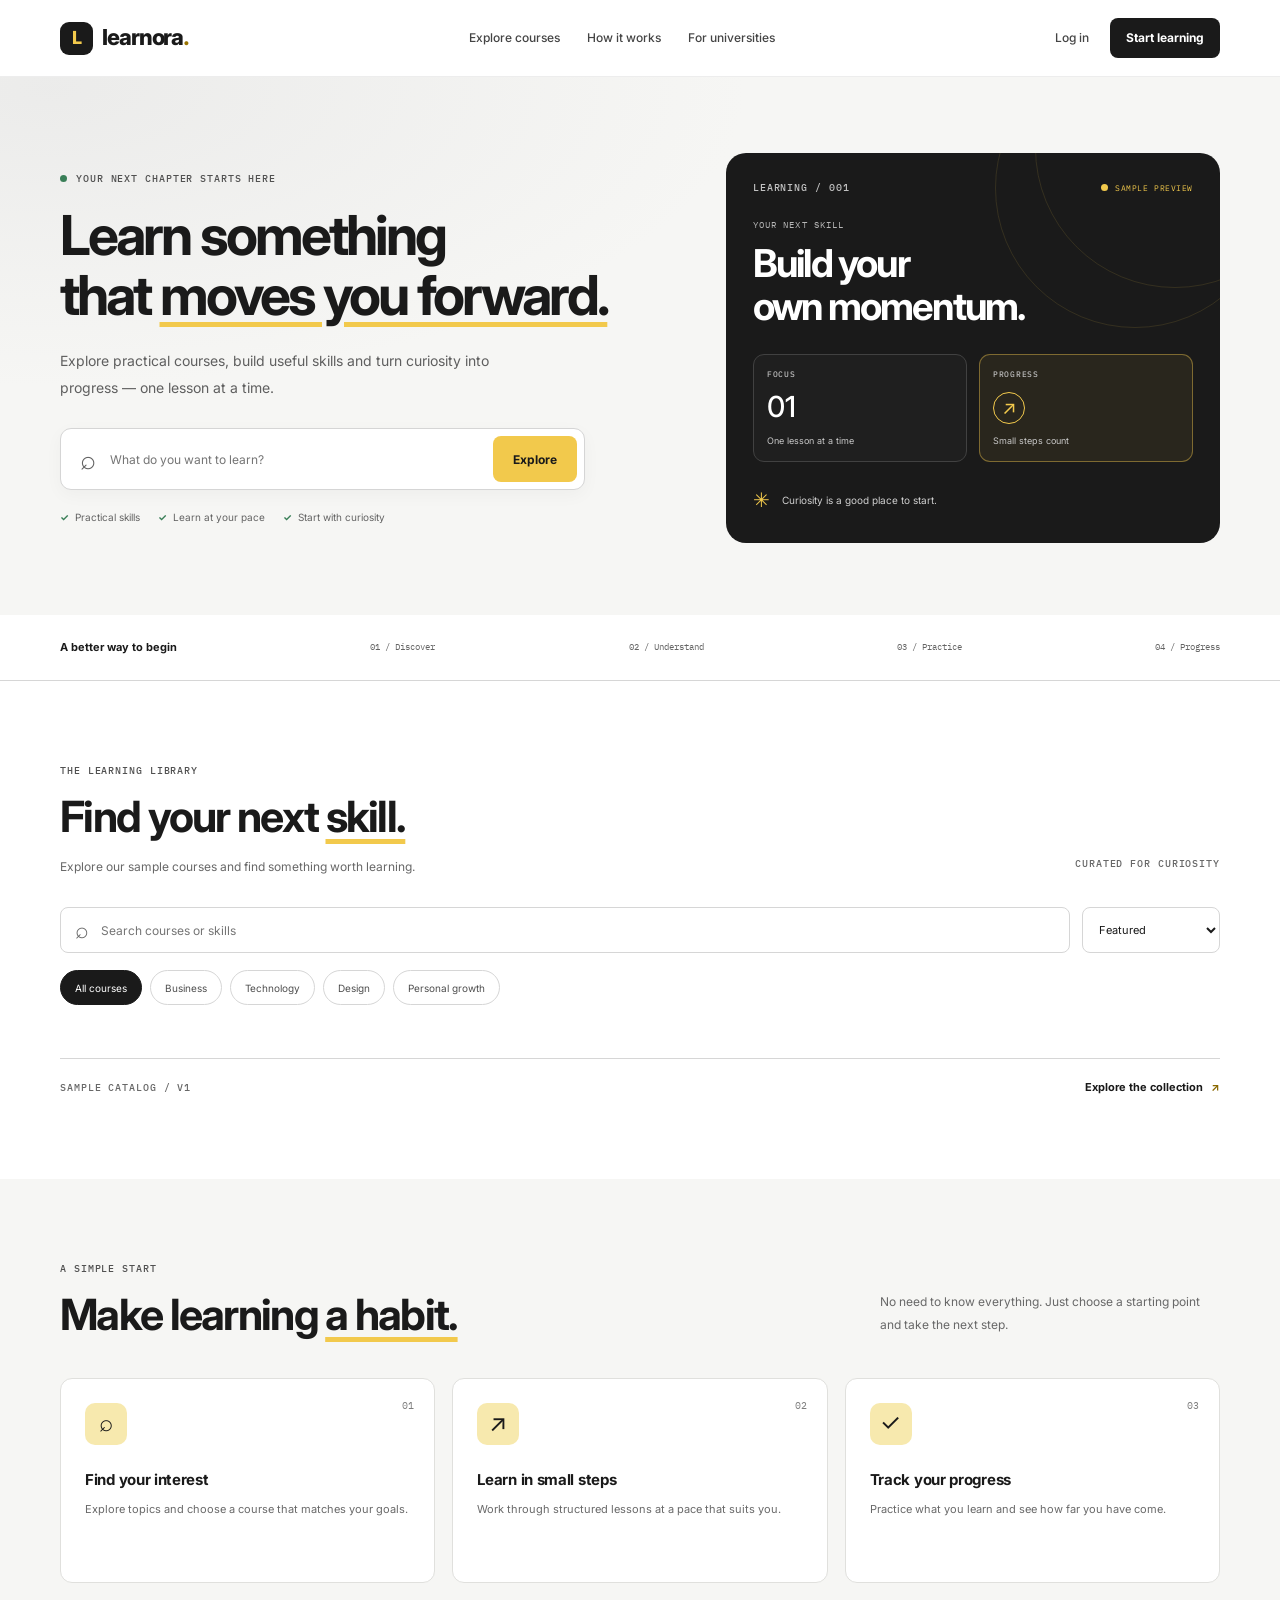
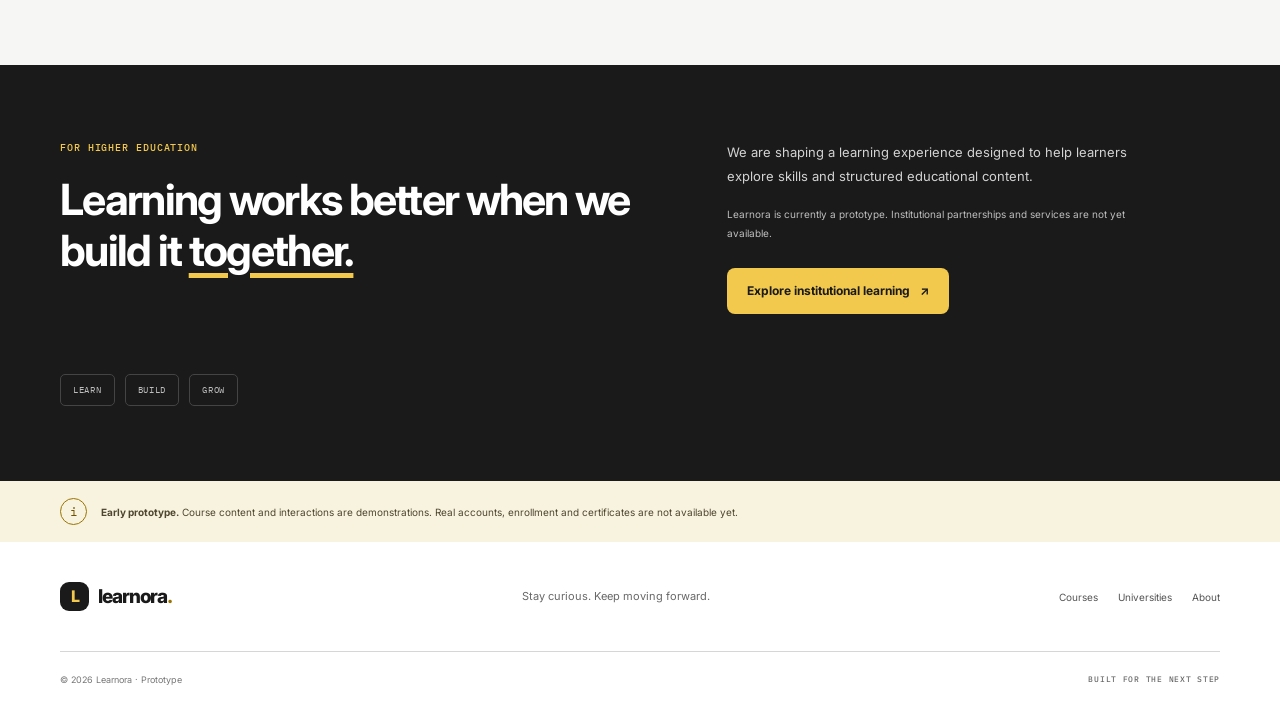
==== index.html @ 9568e6cc "Build Learnora homepage prototype" ====
<!DOCTYPE html>
<html lang="en">
<head>
  <meta charset="UTF-8">
  <meta name="viewport" content="width=device-width, initial-scale=1.0">
  <meta name="description" content="Learnora — discover courses, develop skills and learn at your own pace.">
  <title>Learnora — Make learning count</title>

  <link rel="preconnect" href="https://fonts.googleapis.com">
  <link rel="preconnect" href="https://fonts.gstatic.com" crossorigin>
  <link href="https://fonts.googleapis.com/css2?family=IBM+Plex+Mono:wght@400;500;600&family=Inter:wght@400;500;600;700;800&display=swap" rel="stylesheet">

  <link rel="stylesheet" href="styles.css">
<script src="app.js"></script>
</head>
<body>
  <header class="site-header">
    <div class="container nav-wrap">
      <a class="brand" href="index.html" aria-label="Learnora home">
        <span class="brand-mark">L</span>
        <span>learnora<span class="brand-period">.</span></span>
      </a>

      <button class="menu-toggle" id="menuToggle"
        aria-label="Open navigation" aria-expanded="false"
        aria-controls="mainNav">
        <span></span><span></span><span></span>
      </button>

      <nav class="main-nav" id="mainNav">
        <a href="#courses">Explore courses</a>
        <a href="#how-it-works">How it works</a>
        <a href="#universities">For universities</a>
      </nav>

      <div class="nav-actions">
        <a class="login-link" href="#demo">Log in</a>
        <a class="button button-dark button-small" href="#courses">Start learning</a>
      </div>
    </div>
  </header>

  <main>
    <section class="hero">
      <div class="container hero-grid">
        <div class="hero-copy">
          <p class="eyebrow">
            <span class="status-dot"></span>
            YOUR NEXT CHAPTER STARTS HERE
          </p>

          <h1>Learn something<br>that <span>moves you forward.</span></h1>

          <p class="hero-description">
            Explore practical courses, build useful skills and turn
            curiosity into progress — one lesson at a time.
          </p>

          <form class="hero-search" id="heroSearch">
            <span class="search-symbol" aria-hidden="true">⌕</span>
            <label class="visually-hidden" for="heroSearchInput">
              Search courses
            </label>
            <input id="heroSearchInput" type="search"
              placeholder="What do you want to learn?">
            <button class="button button-yellow" type="submit">Explore</button>
          </form>

          <div class="hero-meta">
            <span>Practical skills</span>
            <span>Learn at your pace</span>
            <span>Start with curiosity</span>
          </div>
        </div>

        <div class="hero-visual" aria-label="Illustration of a learning dashboard">
          <div class="visual-topline">
            <span class="mono-label">LEARNING / 001</span>
            <span class="live-indicator">SAMPLE PREVIEW</span>
          </div>

          <div class="visual-heading">
            <p class="muted-label">YOUR NEXT SKILL</p>
            <h2>Build your<br>own momentum.</h2>
          </div>

          <div class="visual-stat-row">
            <div class="visual-stat">
              <span class="mono-label">FOCUS</span>
              <strong>01</strong>
              <span class="stat-caption">One lesson at a time</span>
            </div>
            <div class="visual-stat visual-stat-accent">
              <span class="mono-label">PROGRESS</span>
              <div class="progress-ring">↗</div>
              <span class="stat-caption">Small steps count</span>
            </div>
          </div>

          <div class="visual-bottom">
            <span class="visual-sparkle" aria-hidden="true">✳</span>
            <span>Curiosity is a good place to start.</span>
          </div>
          <div class="visual-orbit orbit-one"></div>
          <div class="visual-orbit orbit-two"></div>
        </div>
      </div>
    </section>

    <section class="trust-strip" aria-label="Learning principles">
      <div class="container trust-inner">
        <span class="trust-intro">A better way to begin</span>
        <span>01 / Discover</span>
        <span>02 / Understand</span>
        <span>03 / Practice</span>
        <span>04 / Progress</span>
      </div>
    </section>

    <section class="section courses-section" id="courses">
      <div class="container">
        <div class="section-heading">
          <div>
            <p class="eyebrow">THE LEARNING LIBRARY</p>
            <h2>Find your next <span>skill.</span></h2>
            <p class="section-description">
              Explore our sample courses and find something worth learning.
            </p>
          </div>
          <span class="mono-label heading-note">CURATED FOR CURIOSITY</span>
        </div>

        <div class="catalog-controls">
          <label class="catalog-search">
            <span aria-hidden="true">⌕</span>
            <span class="visually-hidden">Search the course catalog</span>
            <input type="search" id="courseSearch"
              placeholder="Search courses or skills">
          </label>

          <label class="sort-control">
            <span class="visually-hidden">Sort courses</span>
            <select id="courseSort">
              <option value="featured">Featured</option>
              <option value="title">Title: A–Z</option>
              <option value="duration">Shortest first</option>
            </select>
          </label>
        </div>

        <div class="category-list" id="categoryList"
          aria-label="Filter courses by category">
          <button class="category-chip active" data-category="All"
            aria-pressed="true">All courses</button>
          <button class="category-chip" data-category="Business"
            aria-pressed="false">Business</button>
          <button class="category-chip" data-category="Technology"
            aria-pressed="false">Technology</button>
          <button class="category-chip" data-category="Design"
            aria-pressed="false">Design</button>
          <button class="category-chip" data-category="Personal Growth"
            aria-pressed="false">Personal growth</button>
        </div>

        <div class="course-grid" id="courseGrid" aria-live="polite"></div>
        <p class="empty-state" id="emptyState" hidden>
          No courses match your search. Try another keyword or category.
        </p>

        <div class="section-bottom">
          <span class="mono-label">SAMPLE CATALOG / V1</span>
          <a class="text-link" href="#courses">Explore the collection <span>↗</span></a>
        </div>
      </div>
    </section>

    <section class="section how-section" id="how-it-works">
      <div class="container">
        <div class="section-heading">
          <div>
            <p class="eyebrow">A SIMPLE START</p>
            <h2>Make learning <span>a habit.</span></h2>
          </div>
          <p class="section-description how-intro">
            No need to know everything. Just choose a starting point
            and take the next step.
          </p>
        </div>

        <div class="steps-grid">
          <article class="step-card">
            <span class="step-number">01</span>
            <div class="step-icon">⌕</div>
            <h3>Find your interest</h3>
            <p>Explore topics and choose a course that matches your goals.</p>
          </article>
          <article class="step-card">
            <span class="step-number">02</span>
            <div class="step-icon">↗</div>
            <h3>Learn in small steps</h3>
            <p>Work through structured lessons at a pace that suits you.</p>
          </article>
          <article class="step-card">
            <span class="step-number">03</span>
            <div class="step-icon">✓</div>
            <h3>Track your progress</h3>
            <p>Practice what you learn and see how far you have come.</p>
          </article>
        </div>
      </div>
    </section>

    <section class="institution-section" id="universities">
      <div class="container institution-grid">
        <div>
          <p class="eyebrow">FOR HIGHER EDUCATION</p>
          <h2>Learning works better when we build it <span>together.</span></h2>
        </div>
        <div class="institution-copy">
          <p>
            We are shaping a learning experience designed to help learners
            explore skills and structured educational content.
          </p>
          <p class="small-note">
            Learnora is currently a prototype. Institutional partnerships
            and services are not yet available.
          </p>
          <a class="button button-yellow" href="universities.html">
            Explore institutional learning <span>↗</span>
          </a>
        </div>
        <div class="institution-decoration" aria-hidden="true">
          <span>LEARN</span><span>BUILD</span><span>GROW</span>
        </div>
      </div>
    </section>

    <section class="demo-note" id="demo">
      <div class="container demo-note-inner">
        <span class="demo-note-icon">i</span>
        <p>
          <strong>Early prototype.</strong>
          Course content and interactions are demonstrations.
          Real accounts, enrollment and certificates are not available yet.
        </p>
      </div>
    </section>
  </main>

  <footer class="site-footer">
    <div class="container footer-main">
      <a class="brand footer-brand" href="index.html">
        <span class="brand-mark">L</span>
        <span>learnora<span class="brand-period">.</span></span>
      </a>
      <p>Stay curious. Keep moving forward.</p>
      <nav class="footer-links" aria-label="Footer navigation">
        <a href="#courses">Courses</a>
        <a href="universities.html">Universities</a>
        <a href="about.html">About</a>
      </nav>
    </div>
    <div class="container footer-bottom">
      <span>© <span id="currentYear">2026</span> Learnora · Prototype</span>
      <span class="mono-label">BUILT FOR THE NEXT STEP</span>
    </div>
  </footer>

  <dialog class="course-dialog" id="courseDialog"
    aria-labelledby="dialogTitle">
    <div class="dialog-top">
      <span class="mono-label">COURSE OVERVIEW / SAMPLE</span>
      <button class="dialog-close" id="dialogClose"
        aria-label="Close course details">×</button>
    </div>
    <div id="dialogContent"></div>
  </dialog>

  <div class="toast" id="toast" role="status" aria-live="polite"></div>
</body>
</html>
---- styles.css ----
:root {
  --alabaster: #E0E0E0;
  --paper: #FFFFFF;
  --carbon: #1A1A1A;
  --sun: #F2C94C;
  --muted: #686868;
  --line: #D6D6D6;
  --surface: #F6F6F4;
  --success: #246B4A;
  --radius: 16px;
  --container: 1160px;
  --shadow: 0 18px 50px rgba(26, 26, 26, 0.08);
}

* {
  box-sizing: border-box;
}

html {
  scroll-behavior: smooth;
  scroll-padding-top: 90px;
}

body {
  margin: 0;
  color: var(--carbon);
  background: var(--paper);
  font-family: "Inter", sans-serif;
  font-size: 15px;
  line-height: 1.6;
  -webkit-font-smoothing: antialiased;
}

body.dialog-open {
  overflow: hidden;
}

button,
input,
select {
  font: inherit;
}

button,
a,
select {
  -webkit-tap-highlight-color: transparent;
}

button {
  color: inherit;
}

a {
  color: inherit;
  text-decoration: none;
}

button:focus-visible,
a:focus-visible,
input:focus-visible,
select:focus-visible {
  outline: 3px solid #8A6900;
  outline-offset: 3px;
}

img {
  display: block;
  max-width: 100%;
}

.container {
  width: min(var(--container), calc(100% - 48px));
  margin-inline: auto;
}

.visually-hidden {
  position: absolute;
  width: 1px;
  height: 1px;
  padding: 0;
  margin: -1px;
  overflow: hidden;
  clip: rect(0, 0, 0, 0);
  white-space: nowrap;
  border: 0;
}

.mono-label,
.eyebrow {
  font-family: "IBM Plex Mono", monospace;
  font-size: 10px;
  font-weight: 500;
  letter-spacing: 0.09em;
}

.mono-label {
  color: var(--muted);
}

.eyebrow {
  display: flex;
  align-items: center;
  gap: 9px;
  margin: 0 0 18px;
  color: #515151;
}

.brand {
  display: inline-flex;
  align-items: center;
  gap: 9px;
  flex-shrink: 0;
  font-size: 22px;
  font-weight: 800;
  letter-spacing: -1.1px;
}

.brand-mark {
  display: grid;
  width: 33px;
  height: 33px;
  place-items: center;
  border-radius: 9px;
  background: var(--carbon);
  color: var(--sun);
  font-size: 18px;
  font-weight: 800;
  letter-spacing: -1px;
}

.brand-period {
  color: #9A7400;
}

/* Navigation */

.site-header {
  position: sticky;
  z-index: 20;
  top: 0;
  border-bottom: 1px solid rgba(26, 26, 26, 0.08);
  background: rgba(255, 255, 255, 0.96);
  backdrop-filter: blur(14px);
}

.nav-wrap {
  display: flex;
  min-height: 76px;
  align-items: center;
  justify-content: space-between;
  gap: 30px;
}

.main-nav,
.nav-actions {
  display: flex;
  align-items: center;
  gap: 27px;
}

.main-nav a,
.login-link {
  color: #444;
  font-size: 12px;
  font-weight: 500;
  transition: color 160ms ease;
}

.main-nav a:hover,
.login-link:hover {
  color: #8A6900;
}

.nav-actions {
  gap: 21px;
}

.button {
  display: inline-flex;
  min-height: 46px;
  align-items: center;
  justify-content: center;
  gap: 10px;
  padding: 0 19px;
  border: 1px solid transparent;
  border-radius: 8px;
  cursor: pointer;
  font-size: 12px;
  font-weight: 700;
  transition: transform 160ms ease, background 160ms ease;
}

.button:hover {
  transform: translateY(-1px);
}

.button-dark {
  background: var(--carbon);
  color: white;
}

.button-dark:hover {
  background: #343434;
}

.button-yellow {
  background: var(--sun);
  color: var(--carbon);
}

.button-yellow:hover {
  background: #F7D66B;
}

.button-small {
  min-height: 40px;
  padding-inline: 15px;
}

.menu-toggle {
  display: none;
  width: 42px;
  height: 42px;
  padding: 10px;
  border: 1px solid var(--line);
  border-radius: 8px;
  background: white;
  cursor: pointer;
}

.menu-toggle span {
  display: block;
  height: 2px;
  margin: 4px 0;
  background: var(--carbon);
}

/* Hero */

.hero {
  overflow: hidden;
  padding: 76px 0 72px;
  background:
    radial-gradient(ellipse at 4% 2%, rgba(224, 224, 224, 0.48), transparent 40%),
    var(--surface);
}

.hero-grid {
  display: grid;
  grid-template-columns: 1.1fr 0.9fr;
  align-items: center;
  gap: 62px;
}

.hero-copy h1 {
  margin: 0;
  font-size: clamp(38px, 4.3vw, 60px);
  font-weight: 700;
  line-height: 1.1;
  letter-spacing: -2.9px;
}

.hero-copy h1 span,
.section-heading h2 span,
.institution-section h2 span {
  text-decoration-color: var(--sun);
  text-decoration-line: underline;
  text-decoration-thickness: 5px;
  text-underline-offset: 7px;
}

.hero-description {
  max-width: 465px;
  margin: 22px 0 27px;
  color: #5F5F5F;
  font-size: 14px;
  line-height: 1.9;
}

.status-dot,
.live-indicator::before {
  width: 7px;
  height: 7px;
  border-radius: 50%;
  background: #397E57;
}

.status-dot {
  display: inline-block;
}

.hero-search {
  display: flex;
  max-width: 525px;
  min-height: 62px;
  align-items: center;
  gap: 12px;
  padding: 7px;
  border: 1px solid #D5D5D5;
  border-radius: 11px;
  background: white;
  box-shadow: 0 5px 18px rgba(26, 26, 26, 0.035);
}

.search-symbol {
  padding-left: 12px;
  color: #626262;
  font-size: 27px;
  line-height: 1;
}

.hero-search input,
.catalog-search input {
  width: 100%;
  min-width: 0;
  border: 0;
  outline: 0;
  background: transparent;
  color: var(--carbon);
  font-size: 12px;
}

.hero-search input:focus-visible,
.catalog-search input:focus-visible {
  outline: none;
}

.hero-search:focus-within,
.catalog-search:focus-within {
  outline: 2px solid #8A6900;
  outline-offset: 2px;
}

.hero-search button {
  flex-shrink: 0;
}

.hero-meta {
  display: flex;
  flex-wrap: wrap;
  gap: 18px;
  margin-top: 19px;
  color: #646464;
  font-size: 10px;
}

.hero-meta span::before {
  content: "✓";
  margin-right: 6px;
  color: #397E57;
  font-weight: 700;
}

/* Hero visual */

.hero-visual {
  position: relative;
  display: flex;
  min-height: 390px;
  flex-direction: column;
  justify-content: space-between;
  overflow: hidden;
  padding: 27px;
  border-radius: 20px;
  background: var(--carbon);
  color: white;
  isolation: isolate;
}

.visual-topline,
.visual-stat-row,
.visual-bottom {
  position: relative;
  z-index: 2;
  display: flex;
  align-items: center;
  justify-content: space-between;
  gap: 12px;
}

.visual-topline .mono-label {
  color: #C2C2C2;
}

.live-indicator {
  display: inline-flex;
  align-items: center;
  gap: 7px;
  color: var(--sun);
  font-family: "IBM Plex Mono", monospace;
  font-size: 8px;
  letter-spacing: 0.07em;
}

.live-indicator::before {
  content: "";
  background: var(--sun);
}

.visual-heading {
  position: relative;
  z-index: 2;
  padding: 12px 0 25px;
}

.muted-label {
  color: #B6B6B6;
  font-family: "IBM Plex Mono", monospace;
  font-size: 9px;
  letter-spacing: 0.12em;
}

.visual-heading h2 {
  margin: 10px 0 0;
  font-size: clamp(32px, 3vw, 43px);
  line-height: 1.13;
  letter-spacing: -1.8px;
}

.visual-stat-row {
  justify-content: flex-start;
  gap: 12px;
}

.visual-stat {
  display: flex;
  min-width: 0;
  min-height: 108px;
  flex: 1;
  flex-direction: column;
  align-items: flex-start;
  justify-content: space-between;
  padding: 13px;
  border: 1px solid #414141;
  border-radius: 11px;
  background: rgba(255, 255, 255, 0.025);
}

.visual-stat .mono-label {
  color: #BDBDBD;
  font-size: 8px;
}

.visual-stat strong {
  font-size: 29px;
  font-weight: 500;
}

.stat-caption {
  color: #C8C8C8;
  font-size: 9px;
}

.visual-stat-accent {
  border-color: rgba(242, 201, 76, 0.42);
  background: rgba(242, 201, 76, 0.07);
}

.progress-ring {
  display: grid;
  width: 32px;
  height: 32px;
  place-items: center;
  border: 1px solid var(--sun);
  border-radius: 50%;
  color: var(--sun);
  font-size: 19px;
}

.visual-bottom {
  justify-content: flex-start;
  margin-top: 21px;
  color: #D0D0D0;
  font-size: 10px;
}

.visual-sparkle {
  color: var(--sun);
  font-size: 20px;
}

.visual-orbit {
  position: absolute;
  z-index: -1;
  width: 280px;
  height: 280px;
  border: 1px solid rgba(242, 201, 76, 0.12);
  border-radius: 50%;
  pointer-events: none;
}

.orbit-one {
  top: -145px;
  right: -95px;
}

.orbit-two {
  top: -105px;
  right: -55px;
}

/* Trust strip */

.trust-strip {
  border-bottom: 1px solid var(--line);
  background: white;
}

.trust-inner {
  display: flex;
  min-height: 65px;
  align-items: center;
  justify-content: space-between;
  gap: 20px;
  color: #656565;
  font-family: "IBM Plex Mono", monospace;
  font-size: 9px;
}

.trust-intro {
  color: var(--carbon);
  font-family: "Inter", sans-serif;
  font-size: 11px;
  font-weight: 700;
}

/* Section headings */

.section {
  padding: 82px 0;
}

.section-heading {
  display: flex;
  align-items: flex-end;
  justify-content: space-between;
  gap: 30px;
  margin-bottom: 29px;
}

.section-heading .eyebrow {
  margin-bottom: 12px;
}

.section-heading h2,
.institution-section h2 {
  margin: 0;
  font-size: clamp(30px, 3.4vw, 43px);
  line-height: 1.2;
  letter-spacing: -1.7px;
}

.section-description {
  max-width: 510px;
  margin: 13px 0 0;
  color: #686868;
  font-size: 12px;
  line-height: 1.9;
}

.heading-note {
  padding-bottom: 6px;
  white-space: nowrap;
}

/* Catalog controls */

.catalog-controls {
  display: flex;
  align-items: center;
  gap: 12px;
}

.catalog-search {
  display: flex;
  min-height: 46px;
  flex: 1;
  align-items: center;
  gap: 10px;
  padding: 0 14px;
  border: 1px solid var(--line);
  border-radius: 8px;
}

.catalog-search > span:first-child {
  color: #686868;
  font-size: 23px;
}

.sort-control select {
  min-height: 46px;
  padding: 0 35px 0 12px;
  border: 1px solid var(--line);
  border-radius: 8px;
  background: white;
  color: var(--carbon);
  font-size: 11px;
}

.category-list {
  display: flex;
  flex-wrap: wrap;
  gap: 8px;
  margin: 17px 0 25px;
}

.category-chip {
  min-height: 35px;
  padding: 0 14px;
  border: 1px solid var(--line);
  border-radius: 99px;
  background: white;
  color: #4F4F4F;
  cursor: pointer;
  font-size: 10px;
  transition: background 150ms ease, border-color 150ms ease;
}

.category-chip:hover {
  border-color: #888;
}

.category-chip.active {
  border-color: var(--carbon);
  background: var(--carbon);
  color: white;
}

/* Course cards */

.course-grid {
  display: grid;
  grid-template-columns: repeat(3, minmax(0, 1fr));
  gap: 18px;
}

.course-card {
  display: flex;
  min-width: 0;
  flex-direction: column;
  overflow: hidden;
  border: 1px solid #E2E2E2;
  border-radius: 13px;
  background: white;
  transition: transform 180ms ease, box-shadow 180ms ease;
}

.course-card:hover {
  transform: translateY(-4px);
  box-shadow: var(--shadow);
}

.course-art {
  position: relative;
  display: flex;
  min-height: 164px;
  align-items: flex-end;
  overflow: hidden;
  padding: 19px;
  background: var(--art-background, #ECEAE4);
  color: var(--art-foreground, var(--carbon));
}

.course-art::after {
  position: absolute;
  top: -40px;
  right: -30px;
  width: 170px;
  height: 170px;
  border: 1px solid currentColor;
  border-radius: 50%;
  content: "";
  opacity: 0.15;
}

.course-art::before {
  position: absolute;
  top: 1px;
  right: 20px;
  width: 110px;
  height: 110px;
  border: 1px solid currentColor;
  border-radius: 50%;
  content: "";
  opacity: 0.15;
}

.art-symbol {
  position: absolute;
  top: 13px;
  right: 19px;
  z-index: 1;
  font-size: 69px;
  font-weight: 700;
  line-height: 1;
  opacity: 0.65;
}

.art-label {
  position: relative;
  z-index: 2;
  max-width: 80%;
  font-size: 23px;
  font-weight: 700;
  line-height: 1.12;
  letter-spacing: -0.8px;
}

.art-index {
  position: absolute;
  top: 15px;
  left: 16px;
  z-index: 2;
  font-family: "IBM Plex Mono", monospace;
  font-size: 9px;
  letter-spacing: 0.06em;
}

.course-card-body {
  display: flex;
  flex: 1;
  flex-direction: column;
  padding: 18px;
}

.course-category {
  margin: 0 0 9px;
  color: #696969;
  font-family: "IBM Plex Mono", monospace;
  font-size: 9px;
  letter-spacing: 0.05em;
  text-transform: uppercase;
}

.course-card h3 {
  margin: 0;
  font-size: 17px;
  line-height: 1.4;
  letter-spacing: -0.4px;
}

.course-description {
  display: -webkit-box;
  overflow: hidden;
  margin: 9px 0 17px;
  color: #696969;
  font-size: 11px;
  line-height: 1.8;
  -webkit-box-orient: vertical;
  line-clamp: 2;
-webkit-line-clamp: 2;
}

.course-meta {
  display: flex;
  flex-wrap: wrap;
  gap: 7px 12px;
  margin-top: auto;
  padding-top: 13px;
  border-top: 1px solid #EAEAEA;
  color: #666;
  font-size: 10px;
}

.course-meta span::before {
  content: "·";
  margin-right: 5px;
  color: #9A7400;
}

.course-card-actions {
  display: flex;
  align-items: center;
  justify-content: space-between;
  gap: 10px;
  margin-top: 17px;
}

.course-open {
  padding: 0;
  border: 0;
  background: transparent;
  cursor: pointer;
  font-size: 11px;
  font-weight: 700;
}

.course-open span {
  margin-left: 5px;
  color: #8A6900;
}

.course-tag {
  padding: 4px 7px;
  border-radius: 4px;
  background: #F2F2F0;
  color: #565656;
  font-family: "IBM Plex Mono", monospace;
  font-size: 8px;
}

.empty-state {
  padding: 35px 15px;
  border: 1px dashed #BBBBBB;
  border-radius: 10px;
  color: #686868;
  text-align: center;
  font-size: 13px;
}

.section-bottom {
  display: flex;
  align-items: center;
  justify-content: space-between;
  gap: 15px;
  margin-top: 28px;
  padding-top: 20px;
  border-top: 1px solid var(--line);
}

.text-link {
  font-size: 11px;
  font-weight: 700;
}

.text-link span {
  margin-left: 5px;
  color: #8A6900;
}

/* How it works */

.how-section {
  background: var(--surface);
}

.how-intro {
  max-width: 340px;
  margin-bottom: 4px;
}

.steps-grid {
  display: grid;
  grid-template-columns: repeat(3, minmax(0, 1fr));
  gap: 17px;
  margin-top: 37px;
}

.step-card {
  position: relative;
  min-height: 205px;
  padding: 24px;
  border: 1px solid #E0E0DD;
  border-radius: 12px;
  background: white;
}

.step-number {
  position: absolute;
  top: 19px;
  right: 20px;
  color: #7D7D7D;
  font-family: "IBM Plex Mono", monospace;
  font-size: 10px;
}

.step-icon {
  display: grid;
  width: 42px;
  height: 42px;
  place-items: center;
  border-radius: 10px;
  background: #F7E9AE;
  font-size: 24px;
}

.step-card h3 {
  margin: 23px 0 7px;
  font-size: 15px;
  letter-spacing: -0.3px;
}

.step-card p {
  margin: 0;
  color: #696969;
  font-size: 11px;
  line-height: 1.9;
}

/* Institutional section */

.institution-section {
  position: relative;
  overflow: hidden;
  padding: 75px 0;
  background: var(--carbon);
  color: white;
}

.institution-grid {
  position: relative;
  display: grid;
  grid-template-columns: 1fr 0.8fr;
  gap: 50px;
}

.institution-section .eyebrow {
  color: var(--sun);
}

.institution-section h2 {
  max-width: 570px;
}

.institution-section h2 span {
  text-decoration-color: var(--sun);
}

.institution-copy {
  position: relative;
  z-index: 1;
  max-width: 430px;
}

.institution-copy > p {
  margin: 0 0 16px;
  color: #D3D3D3;
  font-size: 13px;
  line-height: 1.9;
}

.institution-copy .small-note {
  color: #BEBEBE;
  font-size: 10px;
}

.institution-copy .button {
  margin-top: 9px;
}

.institution-decoration {
  display: flex;
  flex-wrap: wrap;
  gap: 10px;
  grid-column: 1 / -1;
  margin-top: 10px;
}

.institution-decoration span {
  padding: 8px 12px;
  border: 1px solid #444;
  border-radius: 5px;
  color: #BDBDBD;
  font-family: "IBM Plex Mono", monospace;
  font-size: 9px;
  letter-spacing: 0.08em;
}

/* Prototype note */

.demo-note {
  background: #F8F3DF;
}

.demo-note-inner {
  display: flex;
  align-items: center;
  gap: 14px;
  padding-block: 17px;
}

.demo-note-icon {
  display: grid;
  width: 27px;
  height: 27px;
  flex-shrink: 0;
  place-items: center;
  border: 1px solid #9A7400;
  border-radius: 50%;
  color: #6F5300;
  font-family: "IBM Plex Mono", monospace;
  font-size: 12px;
}

.demo-note p {
  margin: 0;
  color: #4F4630;
  font-size: 10px;
  line-height: 1.8;
}

/* Footer */

.site-footer {
  background: white;
}

.footer-main {
  display: flex;
  min-height: 110px;
  align-items: center;
  justify-content: space-between;
  gap: 20px;
  border-bottom: 1px solid var(--line);
}

.footer-brand {
  font-size: 19px;
}

.footer-brand .brand-mark {
  width: 29px;
  height: 29px;
  font-size: 16px;
}

.footer-main > p {
  color: #686868;
  font-size: 11px;
}

.footer-links {
  display: flex;
  flex-wrap: wrap;
  gap: 20px;
}

.footer-links a {
  color: #555;
  font-size: 10px;
}

.footer-links a:hover {
  color: #8A6900;
}

.footer-bottom {
  display: flex;
  min-height: 55px;
  align-items: center;
  justify-content: space-between;
  gap: 15px;
  color: #777;
  font-size: 9px;
}

.footer-bottom .mono-label {
  font-size: 8px;
}

/* Course detail dialog */

.course-dialog {
  width: min(580px, calc(100% - 28px));
  max-height: min(85vh, 760px);
  overflow: auto;
  padding: 25px;
  border: 1px solid #DDD;
  border-radius: 16px;
  background: white;
  color: var(--carbon);
  box-shadow: 0 25px 100px rgba(0, 0, 0, 0.2);
}

.course-dialog::backdrop {
  background: rgba(18, 18, 18, 0.6);
  backdrop-filter: blur(3px);
}

.dialog-top {
  display: flex;
  align-items: center;
  justify-content: space-between;
  gap: 15px;
  padding-bottom: 18px;
  border-bottom: 1px solid var(--line);
}

.dialog-close {
  display: grid;
  width: 35px;
  height: 35px;
  place-items: center;
  border: 1px solid var(--line);
  border-radius: 50%;
  background: white;
  cursor: pointer;
  font-size: 24px;
}

.dialog-art {
  display: flex;
  min-height: 130px;
  align-items: flex-end;
  margin-top: 20px;
  padding: 18px;
  border-radius: 10px;
  background: var(--art-background, #ECEAE4);
  font-size: 23px;
  font-weight: 700;
  letter-spacing: -0.7px;
}

.dialog-category {
  margin: 20px 0 7px;
  color: #696969;
  font-family: "IBM Plex Mono", monospace;
  font-size: 9px;
  text-transform: uppercase;
}

.dialog-title {
  margin: 0;
  font-size: 28px;
  line-height: 1.2;
  letter-spacing: -1px;
}

.dialog-description {
  color: #656565;
  font-size: 12px;
  line-height: 1.9;
}

.dialog-section-title {
  margin: 20px 0 8px;
  font-size: 13px;
}

.outcome-list {
  padding-left: 19px;
  color: #444;
  font-size: 11px;
  line-height: 2;
}

.dialog-notice {
  margin: 19px 0;
  padding: 12px;
  border-radius: 8px;
  background: #F8F3DF;
  color: #4F4630;
  font-size: 10px;
  line-height: 1.8;
}

.dialog-actions {
  display: flex;
  flex-wrap: wrap;
  gap: 10px;
  margin-top: 20px;
}

.button-outline {
  border-color: var(--line);
  background: white;
  color: var(--carbon);
}

.button-outline:hover {
  background: #F5F5F5;
}

/* Toast feedback */

.toast {
  position: fixed;
  z-index: 50;
  right: 20px;
  bottom: 20px;
  max-width: min(360px, calc(100% - 40px));
  padding: 13px 17px;
  border: 1px solid #444;
  border-radius: 9px;
  background: var(--carbon);
  color: white;
  box-shadow: var(--shadow);
  font-size: 12px;
  opacity: 0;
  pointer-events: none;
  transform: translateY(8px);
  transition: opacity 160ms ease, transform 160ms ease;
}

.toast.show {
  opacity: 1;
  transform: translateY(0);
}

/* Responsive layout */

@media (max-width: 900px) {
  .nav-wrap {
    gap: 16px;
  }

  .main-nav {
    gap: 14px;
  }

  .main-nav a,
  .login-link {
    font-size: 11px;
  }

  .hero-grid {
    grid-template-columns: 1fr 0.85fr;
    gap: 30px;
  }

  .hero-visual {
    min-height: 355px;
    padding: 21px;
  }

  .course-grid {
    grid-template-columns: repeat(2, minmax(0, 1fr));
  }

  .trust-inner {
    flex-wrap: wrap;
    justify-content: flex-start;
    padding-block: 17px;
  }

  .institution-grid {
    gap: 30px;
  }
}

@media (max-width: 650px) {
  html {
    scroll-padding-top: 72px;
  }

  .container {
    width: min(100% - 32px, var(--container));
  }

  .nav-wrap {
    min-height: 66px;
  }

  .brand {
    font-size: 20px;
  }

  .menu-toggle {
    display: block;
    margin-left: auto;
  }

  .main-nav {
    position: absolute;
    top: calc(100% + 1px);
    right: 0;
    left: 0;
    display: none;
    align-items: stretch;
    gap: 0;
    padding: 8px 16px 16px;
    border-bottom: 1px solid var(--line);
    background: white;
  }

  .main-nav.open {
    display: flex;
    flex-direction: column;
  }

  .main-nav a {
    padding: 12px 4px;
    border-bottom: 1px solid #EEE;
    font-size: 12px;
  }

  .nav-actions {
    gap: 10px;
  }

  .nav-actions .login-link {
    display: none;
  }

  .nav-actions .button {
    min-height: 36px;
    padding-inline: 10px;
    font-size: 10px;
  }

  .hero {
    padding: 47px 0 45px;
  }

  .hero-grid {
    grid-template-columns: 1fr;
    gap: 34px;
  }

  .hero-copy h1 {
    font-size: clamp(36px, 9vw, 48px);
    letter-spacing: -2px;
  }

  .hero-description {
    margin-block: 18px 22px;
  }

  .hero-search {
    min-height: 55px;
    gap: 7px;
  }

  .hero-search .button {
    min-height: 40px;
    padding-inline: 12px;
  }

  .hero-meta {
    gap: 10px 14px;
  }

  .hero-visual {
    min-height: 340px;
  }

  .trust-inner {
    display: grid;
    grid-template-columns: repeat(2, minmax(0, 1fr));
    gap: 12px;
    font-size: 8px;
  }

  .trust-intro {
    grid-column: 1 / -1;
  }

  .section {
    padding: 58px 0;
  }

  .section-heading {
    align-items: flex-start;
    flex-direction: column;
    gap: 12px;
    margin-bottom: 22px;
  }

  .section-heading h2,
  .institution-section h2 {
    font-size: 33px;
    letter-spacing: -1.3px;
  }

  .heading-note {
    padding-bottom: 0;
  }

  .catalog-controls {
    align-items: stretch;
    flex-direction: column;
  }

  .sort-control select {
    width: 100%;
  }

  .category-list {
    gap: 7px;
  }

  .category-chip {
    padding-inline: 11px;
  }

  .course-grid {
    grid-template-columns: 1fr;
    gap: 14px;
  }

  .course-art {
    min-height: 155px;
  }

  .course-card-body {
    padding: 16px;
  }

  .course-card h3 {
    font-size: 18px;
  }

  .steps-grid {
    grid-template-columns: 1fr;
    gap: 12px;
    margin-top: 25px;
  }

  .step-card {
    min-height: 170px;
    padding: 20px;
  }

  .step-card h3 {
    margin-top: 17px;
  }

  .institution-section {
    padding: 57px 0;
  }

  .institution-grid {
    grid-template-columns: 1fr;
    gap: 23px;
  }

  .institution-decoration {
    grid-column: auto;
  }

  .demo-note-inner {
    align-items: flex-start;
  }

  .footer-main {
    align-items: flex-start;
    flex-direction: column;
    gap: 15px;
    padding-block: 24px;
  }

  .footer-main > p {
    margin: 0;
  }

  .footer-links {
    gap: 17px;
  }

  .footer-bottom {
    align-items: flex-start;
    flex-direction: column;
    justify-content: center;
    gap: 7px;
    padding-block: 15px;
  }

  .course-dialog {
    padding: 18px;
  }

  .dialog-title {
    font-size: 24px;
  }

  .section-bottom {
    align-items: flex-start;
    flex-direction: column;
  }
}

@media (prefers-reduced-motion: reduce) {
  *,
  *::before,
  *::after {
    scroll-behavior: auto !important;
    transition-duration: 0.01ms !important;
    animation-duration: 0.01ms !important;
    animation-iteration-count: 1 !important;
  }
}
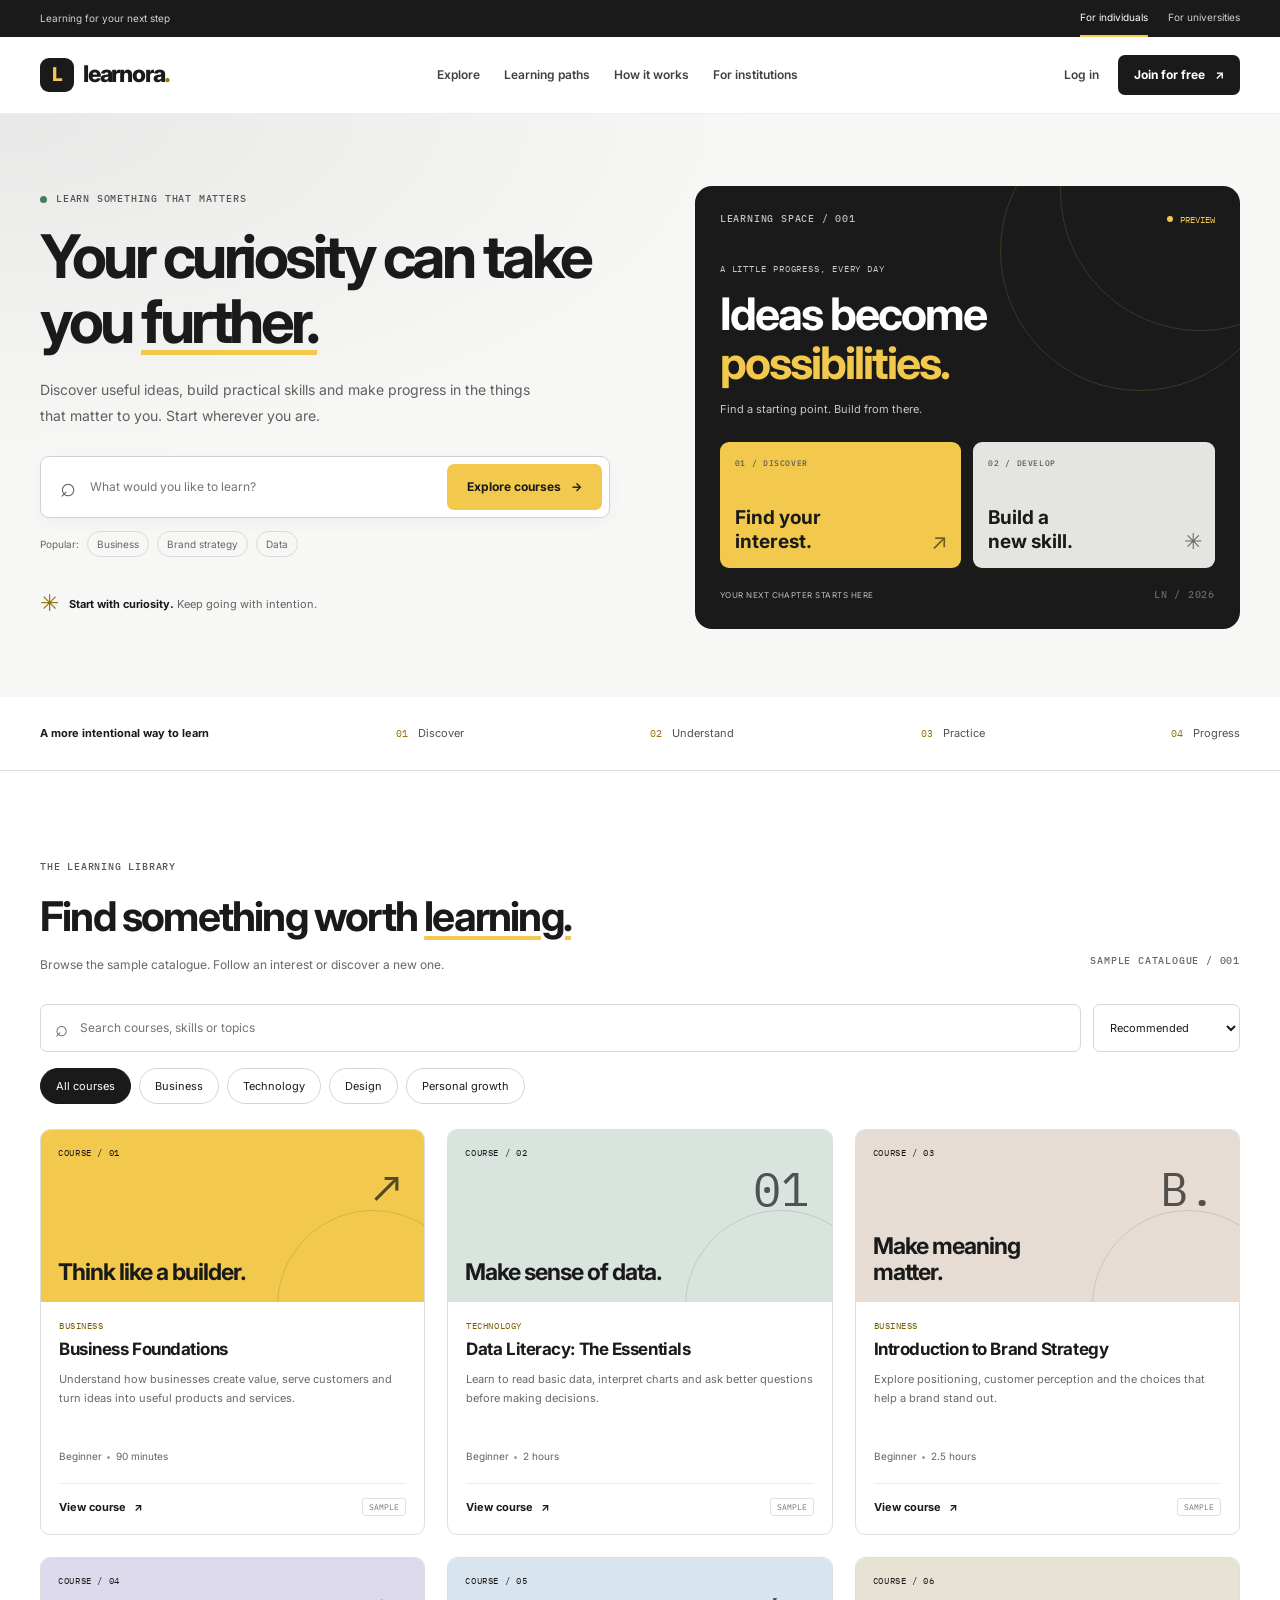
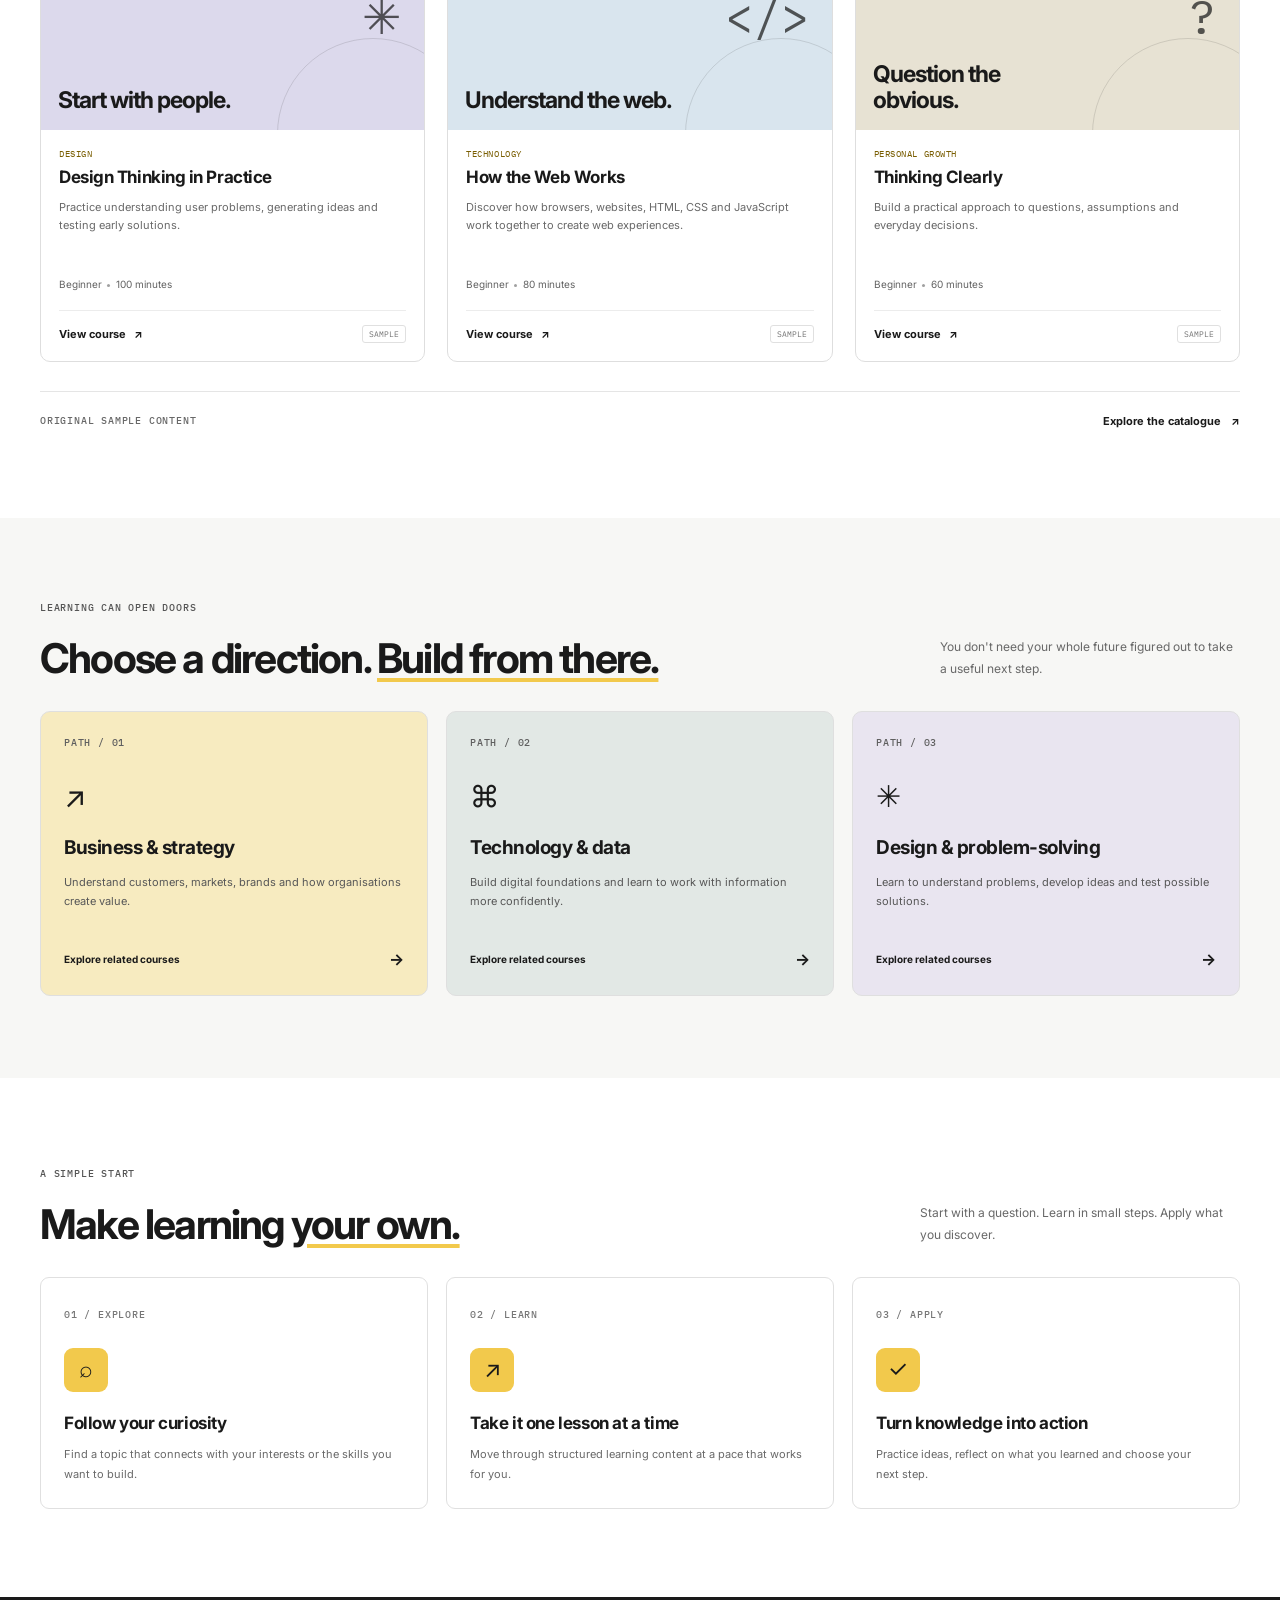
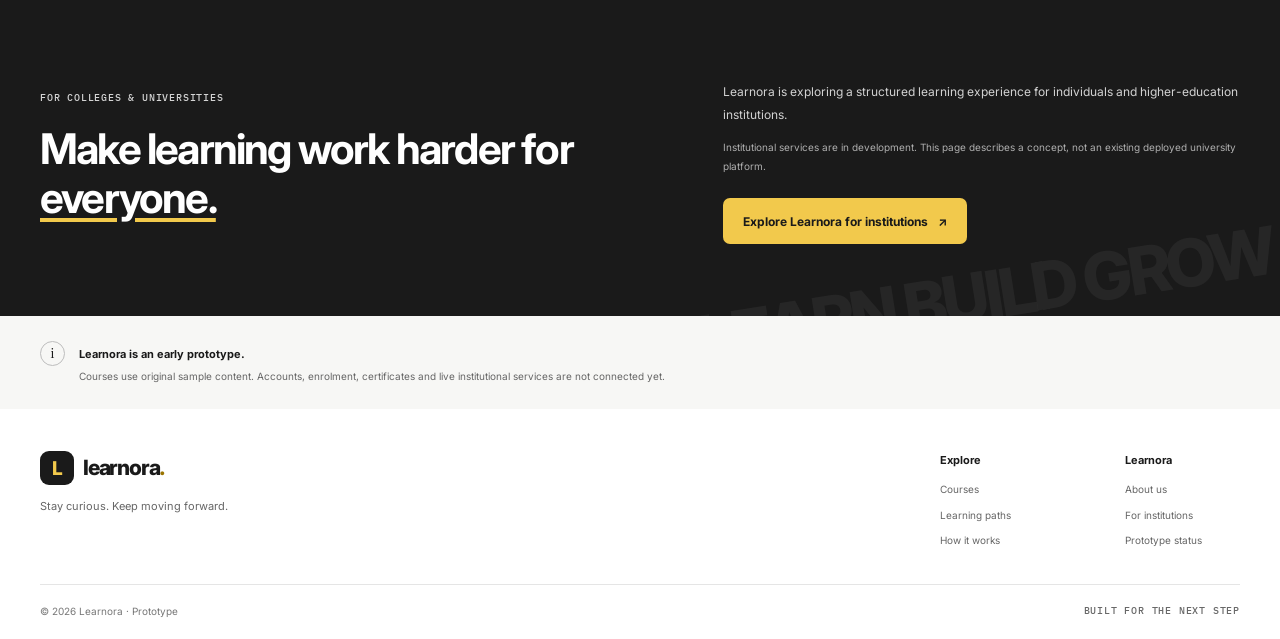
==== commit 38deb04a: "Redesign Learnora learning and university pages" ====
--- a/index.html
+++ b/index.html
@@ -4,17 +4,26 @@
 <head>
   <meta charset="UTF-8">
   <meta name="viewport" content="width=device-width, initial-scale=1.0">
-  <meta name="description" content="Learnora — discover courses, develop skills and learn at your own pace.">
-  <title>Learnora — Make learning count</title>
+  <meta name="description" content="Discover practical courses, build useful skills and keep moving forward with Learnora.">
+  <title>Learnora — Learning that moves you forward</title>
 
   <link rel="preconnect" href="https://fonts.googleapis.com">
   <link rel="preconnect" href="https://fonts.gstatic.com" crossorigin>
   <link href="https://fonts.googleapis.com/css2?family=IBM+Plex+Mono:wght@400;500;600&family=Inter:wght@400;500;600;700;800&display=swap" rel="stylesheet">
-
   <link rel="stylesheet" href="styles.css">
-<script src="app.js"></script>
+  <script src="app.js" defer></script>
 </head>
 <body>
+  <div class="audience-bar">
+    <div class="container audience-inner">
+      <span>Learning for your next step</span>
+      <nav aria-label="Choose your experience">
+        <a class="audience-link active" href="index.html">For individuals</a>
+        <a class="audience-link" href="universities.html">For universities</a>
+      </nav>
+    </div>
+  </div>
+
   <header class="site-header">
     <div class="container nav-wrap">
       <a class="brand" href="index.html" aria-label="Learnora home">
@@ -22,21 +31,21 @@
         <span>learnora<span class="brand-period">.</span></span>
       </a>
 
-      <button class="menu-toggle" id="menuToggle"
-        aria-label="Open navigation" aria-expanded="false"
-        aria-controls="mainNav">
+      <button class="menu-toggle" id="menuToggle" aria-label="Open navigation"
+        aria-expanded="false" aria-controls="mainNav">
         <span></span><span></span><span></span>
       </button>
 
-      <nav class="main-nav" id="mainNav">
-        <a href="#courses">Explore courses</a>
+      <nav class="main-nav" id="mainNav" aria-label="Main navigation">
+        <a href="#explore">Explore</a>
+        <a href="#career-paths">Learning paths</a>
         <a href="#how-it-works">How it works</a>
-        <a href="#universities">For universities</a>
+        <a href="universities.html">For institutions</a>
       </nav>
 
       <div class="nav-actions">
-        <a class="login-link" href="#demo">Log in</a>
-        <a class="button button-dark button-small" href="#courses">Start learning</a>
+        <a class="login-link" href="#prototype-note" data-demo-link>Log in</a>
+        <a class="button button-dark button-small" href="#explore">Join for free <span>↗</span></a>
       </div>
     </div>
   </header>
@@ -45,132 +54,159 @@
     <section class="hero">
       <div class="container hero-grid">
         <div class="hero-copy">
-          <p class="eyebrow">
-            <span class="status-dot"></span>
-            YOUR NEXT CHAPTER STARTS HERE
-          </p>
-
-          <h1>Learn something<br>that <span>moves you forward.</span></h1>
-
+          <p class="eyebrow"><span class="status-dot"></span> LEARN SOMETHING THAT MATTERS</p>
+          <h1>Your curiosity can take you <span>further.</span></h1>
           <p class="hero-description">
-            Explore practical courses, build useful skills and turn
-            curiosity into progress — one lesson at a time.
+            Discover useful ideas, build practical skills and make progress
+            in the things that matter to you. Start wherever you are.
           </p>
 
           <form class="hero-search" id="heroSearch">
             <span class="search-symbol" aria-hidden="true">⌕</span>
-            <label class="visually-hidden" for="heroSearchInput">
-              Search courses
-            </label>
+            <label class="visually-hidden" for="heroSearchInput">Search courses</label>
             <input id="heroSearchInput" type="search"
-              placeholder="What do you want to learn?">
-            <button class="button button-yellow" type="submit">Explore</button>
+              placeholder="What would you like to learn?">
+            <button class="button button-yellow" type="submit">Explore courses <span>→</span></button>
           </form>
 
-          <div class="hero-meta">
-            <span>Practical skills</span>
-            <span>Learn at your pace</span>
-            <span>Start with curiosity</span>
-          </div>
-        </div>
-
-        <div class="hero-visual" aria-label="Illustration of a learning dashboard">
-          <div class="visual-topline">
-            <span class="mono-label">LEARNING / 001</span>
-            <span class="live-indicator">SAMPLE PREVIEW</span>
-          </div>
-
-          <div class="visual-heading">
-            <p class="muted-label">YOUR NEXT SKILL</p>
-            <h2>Build your<br>own momentum.</h2>
-          </div>
-
-          <div class="visual-stat-row">
-            <div class="visual-stat">
-              <span class="mono-label">FOCUS</span>
-              <strong>01</strong>
-              <span class="stat-caption">One lesson at a time</span>
+          <div class="hero-suggestions">
+            <span>Popular:</span>
+            <button type="button" data-quick-search="business">Business</button>
+            <button type="button" data-quick-search="brand">Brand strategy</button>
+            <button type="button" data-quick-search="data">Data</button>
+          </div>
+
+          <div class="hero-proof">
+            <span class="proof-icon">✳</span>
+            <p><strong>Start with curiosity.</strong> Keep going with intention.</p>
+          </div>
+        </div>
+
+        <div class="hero-art" aria-label="Illustrated learning dashboard">
+          <div class="art-top">
+            <span class="mono-label">LEARNING SPACE / 001</span>
+            <span class="art-live"><span></span> PREVIEW</span>
+          </div>
+          <div class="art-orbit art-orbit-one"></div>
+          <div class="art-orbit art-orbit-two"></div>
+          <div class="art-main-copy">
+            <span class="art-kicker">A LITTLE PROGRESS, EVERY DAY</span>
+            <h2>Ideas become<br><span>possibilities.</span></h2>
+            <p>Find a starting point. Build from there.</p>
+          </div>
+          <div class="art-cards">
+            <div class="art-mini art-mini-yellow">
+              <span class="mono-label">01 / DISCOVER</span>
+              <strong>Find your<br>interest.</strong>
+              <span class="mini-symbol">↗</span>
             </div>
-            <div class="visual-stat visual-stat-accent">
-              <span class="mono-label">PROGRESS</span>
-              <div class="progress-ring">↗</div>
-              <span class="stat-caption">Small steps count</span>
+            <div class="art-mini art-mini-light">
+              <span class="mono-label">02 / DEVELOP</span>
+              <strong>Build a<br>new skill.</strong>
+              <span class="mini-symbol">✳</span>
             </div>
           </div>
-
-          <div class="visual-bottom">
-            <span class="visual-sparkle" aria-hidden="true">✳</span>
-            <span>Curiosity is a good place to start.</span>
-          </div>
-          <div class="visual-orbit orbit-one"></div>
-          <div class="visual-orbit orbit-two"></div>
-        </div>
-      </div>
-    </section>
-
-    <section class="trust-strip" aria-label="Learning principles">
-      <div class="container trust-inner">
-        <span class="trust-intro">A better way to begin</span>
-        <span>01 / Discover</span>
-        <span>02 / Understand</span>
-        <span>03 / Practice</span>
-        <span>04 / Progress</span>
-      </div>
-    </section>
-
-    <section class="section courses-section" id="courses">
+          <div class="art-bottom">
+            <span>YOUR NEXT CHAPTER STARTS HERE</span>
+            <span class="mono-label">LN / 2026</span>
+          </div>
+        </div>
+      </div>
+    </section>
+
+    <section class="principles-strip">
+      <div class="container principles-inner">
+        <span class="principles-heading">A more intentional way to learn</span>
+        <span><b>01</b> Discover</span>
+        <span><b>02</b> Understand</span>
+        <span><b>03</b> Practice</span>
+        <span><b>04</b> Progress</span>
+      </div>
+    </section>
+
+    <section class="section explore-section" id="explore">
       <div class="container">
         <div class="section-heading">
           <div>
             <p class="eyebrow">THE LEARNING LIBRARY</p>
-            <h2>Find your next <span>skill.</span></h2>
+            <h2>Find something worth <span>learning.</span></h2>
             <p class="section-description">
-              Explore our sample courses and find something worth learning.
+              Browse the sample catalogue. Follow an interest or discover a new one.
             </p>
           </div>
-          <span class="mono-label heading-note">CURATED FOR CURIOSITY</span>
-        </div>
-
-        <div class="catalog-controls">
+          <span class="mono-label heading-side-note">SAMPLE CATALOGUE / 001</span>
+        </div>
+
+        <div class="catalog-toolbar">
           <label class="catalog-search">
             <span aria-hidden="true">⌕</span>
-            <span class="visually-hidden">Search the course catalog</span>
-            <input type="search" id="courseSearch"
-              placeholder="Search courses or skills">
+            <span class="visually-hidden">Search the catalogue</span>
+            <input type="search" id="courseSearch" placeholder="Search courses, skills or topics">
           </label>
-
           <label class="sort-control">
             <span class="visually-hidden">Sort courses</span>
             <select id="courseSort">
-              <option value="featured">Featured</option>
+              <option value="featured">Recommended</option>
               <option value="title">Title: A–Z</option>
               <option value="duration">Shortest first</option>
             </select>
           </label>
         </div>
 
-        <div class="category-list" id="categoryList"
-          aria-label="Filter courses by category">
-          <button class="category-chip active" data-category="All"
-            aria-pressed="true">All courses</button>
-          <button class="category-chip" data-category="Business"
-            aria-pressed="false">Business</button>
-          <button class="category-chip" data-category="Technology"
-            aria-pressed="false">Technology</button>
-          <button class="category-chip" data-category="Design"
-            aria-pressed="false">Design</button>
-          <button class="category-chip" data-category="Personal Growth"
-            aria-pressed="false">Personal growth</button>
+        <div class="category-list" id="categoryList" aria-label="Filter by category">
+          <button class="category-chip active" type="button" data-category="All" aria-pressed="true">All courses</button>
+          <button class="category-chip" type="button" data-category="Business" aria-pressed="false">Business</button>
+          <button class="category-chip" type="button" data-category="Technology" aria-pressed="false">Technology</button>
+          <button class="category-chip" type="button" data-category="Design" aria-pressed="false">Design</button>
+          <button class="category-chip" type="button" data-category="Personal Growth" aria-pressed="false">Personal growth</button>
         </div>
 
         <div class="course-grid" id="courseGrid" aria-live="polite"></div>
         <p class="empty-state" id="emptyState" hidden>
-          No courses match your search. Try another keyword or category.
+          No courses match that search. Try another keyword or category.
         </p>
 
-        <div class="section-bottom">
-          <span class="mono-label">SAMPLE CATALOG / V1</span>
-          <a class="text-link" href="#courses">Explore the collection <span>↗</span></a>
+        <div class="section-footer">
+          <span class="mono-label">ORIGINAL SAMPLE CONTENT</span>
+          <a class="text-link" href="#explore">Explore the catalogue <span>↗</span></a>
+        </div>
+      </div>
+    </section>
+
+    <section class="path-section" id="career-paths">
+      <div class="container">
+        <div class="section-heading">
+          <div>
+            <p class="eyebrow">LEARNING CAN OPEN DOORS</p>
+            <h2>Choose a direction. <span>Build from there.</span></h2>
+          </div>
+          <p class="section-description path-intro">
+            You don't need your whole future figured out to take a useful next step.
+          </p>
+        </div>
+
+        <div class="path-grid">
+          <a class="path-card path-business" href="#explore" data-path-search="business">
+            <span class="path-number">PATH / 01</span>
+            <span class="path-icon">↗</span>
+            <h3>Business &amp; strategy</h3>
+            <p>Understand customers, markets, brands and how organisations create value.</p>
+            <span class="path-action">Explore related courses <b>→</b></span>
+          </a>
+          <a class="path-card path-tech" href="#explore" data-path-search="technology">
+            <span class="path-number">PATH / 02</span>
+            <span class="path-icon">⌘</span>
+            <h3>Technology &amp; data</h3>
+            <p>Build digital foundations and learn to work with information more confidently.</p>
+            <span class="path-action">Explore related courses <b>→</b></span>
+          </a>
+          <a class="path-card path-design" href="#explore" data-path-search="design">
+            <span class="path-number">PATH / 03</span>
+            <span class="path-icon">✳</span>
+            <h3>Design &amp; problem-solving</h3>
+            <p>Learn to understand problems, develop ideas and test possible solutions.</p>
+            <span class="path-action">Explore related courses <b>→</b></span>
+          </a>
         </div>
       </div>
     </section>
@@ -180,86 +216,90 @@
         <div class="section-heading">
           <div>
             <p class="eyebrow">A SIMPLE START</p>
-            <h2>Make learning <span>a habit.</span></h2>
+            <h2>Make learning <span>your own.</span></h2>
           </div>
           <p class="section-description how-intro">
-            No need to know everything. Just choose a starting point
-            and take the next step.
+            Start with a question. Learn in small steps. Apply what you discover.
           </p>
         </div>
 
         <div class="steps-grid">
           <article class="step-card">
-            <span class="step-number">01</span>
+            <span class="step-number">01 / EXPLORE</span>
             <div class="step-icon">⌕</div>
-            <h3>Find your interest</h3>
-            <p>Explore topics and choose a course that matches your goals.</p>
+            <h3>Follow your curiosity</h3>
+            <p>Find a topic that connects with your interests or the skills you want to build.</p>
           </article>
           <article class="step-card">
-            <span class="step-number">02</span>
+            <span class="step-number">02 / LEARN</span>
             <div class="step-icon">↗</div>
-            <h3>Learn in small steps</h3>
-            <p>Work through structured lessons at a pace that suits you.</p>
+            <h3>Take it one lesson at a time</h3>
+            <p>Move through structured learning content at a pace that works for you.</p>
           </article>
           <article class="step-card">
-            <span class="step-number">03</span>
+            <span class="step-number">03 / APPLY</span>
             <div class="step-icon">✓</div>
-            <h3>Track your progress</h3>
-            <p>Practice what you learn and see how far you have come.</p>
+            <h3>Turn knowledge into action</h3>
+            <p>Practice ideas, reflect on what you learned and choose your next step.</p>
           </article>
         </div>
       </div>
     </section>
 
-    <section class="institution-section" id="universities">
+    <section class="institution-section">
       <div class="container institution-grid">
-        <div>
-          <p class="eyebrow">FOR HIGHER EDUCATION</p>
-          <h2>Learning works better when we build it <span>together.</span></h2>
+        <div class="institution-heading">
+          <p class="eyebrow">FOR COLLEGES &amp; UNIVERSITIES</p>
+          <h2>Make learning work harder for <span>everyone.</span></h2>
         </div>
         <div class="institution-copy">
           <p>
-            We are shaping a learning experience designed to help learners
-            explore skills and structured educational content.
+            Learnora is exploring a structured learning experience for individuals
+            and higher-education institutions.
           </p>
           <p class="small-note">
-            Learnora is currently a prototype. Institutional partnerships
-            and services are not yet available.
-          </p>
-          <a class="button button-yellow" href="universities.html">
-            Explore institutional learning <span>↗</span>
-          </a>
-        </div>
-        <div class="institution-decoration" aria-hidden="true">
+            Institutional services are in development. This page describes a concept,
+            not an existing deployed university platform.
+          </p>
+          <a class="button button-yellow" href="universities.html">Explore Learnora for institutions <span>↗</span></a>
+        </div>
+        <div class="institution-stamp" aria-hidden="true">
           <span>LEARN</span><span>BUILD</span><span>GROW</span>
         </div>
       </div>
     </section>
 
-    <section class="demo-note" id="demo">
-      <div class="container demo-note-inner">
-        <span class="demo-note-icon">i</span>
-        <p>
-          <strong>Early prototype.</strong>
-          Course content and interactions are demonstrations.
-          Real accounts, enrollment and certificates are not available yet.
-        </p>
+    <section class="prototype-note" id="prototype-note">
+      <div class="container prototype-inner">
+        <span class="note-mark">i</span>
+        <div>
+          <strong>Learnora is an early prototype.</strong>
+          <p>Courses use original sample content. Accounts, enrolment, certificates and live institutional services are not connected yet.</p>
+        </div>
       </div>
     </section>
   </main>
 
   <footer class="site-footer">
     <div class="container footer-main">
-      <a class="brand footer-brand" href="index.html">
-        <span class="brand-mark">L</span>
-        <span>learnora<span class="brand-period">.</span></span>
-      </a>
-      <p>Stay curious. Keep moving forward.</p>
-      <nav class="footer-links" aria-label="Footer navigation">
-        <a href="#courses">Courses</a>
-        <a href="universities.html">Universities</a>
-        <a href="about.html">About</a>
-      </nav>
+      <div class="footer-brand-block">
+        <a class="brand footer-brand" href="index.html">
+          <span class="brand-mark">L</span><span>learnora<span class="brand-period">.</span></span>
+        </a>
+        <p>Stay curious. Keep moving forward.</p>
+      </div>
+      <div class="footer-column">
+        <strong>Explore</strong>
+        <a href="#explore">Courses</a>
+        <a href="#career-paths">Learning paths</a>
+        <a href="#how-it-works">How it works</a>
+      </div>
+      <div class="footer-column">
+        <strong>Learnora</strong>
+        <a href="about.html">About us</a>
+        <a href="universities.html">For institutions</a>
+        <a href="#prototype-note">Prototype status</a>
+      </div>
     </div>
     <div class="container footer-bottom">
       <span>© <span id="currentYear">2026</span> Learnora · Prototype</span>
@@ -267,12 +307,10 @@
     </div>
   </footer>
 
-  <dialog class="course-dialog" id="courseDialog"
-    aria-labelledby="dialogTitle">
+  <dialog class="course-dialog" id="courseDialog" aria-labelledby="dialogTitle">
     <div class="dialog-top">
       <span class="mono-label">COURSE OVERVIEW / SAMPLE</span>
-      <button class="dialog-close" id="dialogClose"
-        aria-label="Close course details">×</button>
+      <button class="dialog-close" id="dialogClose" type="button" aria-label="Close course details">×</button>
     </div>
     <div id="dialogContent"></div>
   </dialog>
--- a/styles.css
+++ b/styles.css
@@ -5,21 +5,18 @@
   --carbon: #1A1A1A;
   --sun: #F2C94C;
   --muted: #686868;
-  --line: #D6D6D6;
-  --surface: #F6F6F4;
-  --success: #246B4A;
-  --radius: 16px;
-  --container: 1160px;
-  --shadow: 0 18px 50px rgba(26, 26, 26, 0.08);
-}
-
-* {
-  box-sizing: border-box;
-}
+  --line: #DCDCDC;
+  --surface: #F7F7F5;
+  --radius: 14px;
+  --container: 1200px;
+  --shadow: 0 12px 36px rgba(26, 26, 26, .07);
+}
+
+* { box-sizing: border-box; }
 
 html {
   scroll-behavior: smooth;
-  scroll-padding-top: 90px;
+  scroll-padding-top: 110px;
 }
 
 body {
@@ -27,48 +24,24 @@
   color: var(--carbon);
   background: var(--paper);
   font-family: "Inter", sans-serif;
-  font-size: 15px;
-  line-height: 1.6;
+  font-size: 14px;
+  line-height: 1.65;
   -webkit-font-smoothing: antialiased;
 }
 
-body.dialog-open {
-  overflow: hidden;
-}
-
-button,
-input,
-select {
-  font: inherit;
-}
-
-button,
-a,
-select {
-  -webkit-tap-highlight-color: transparent;
-}
-
-button {
-  color: inherit;
-}
-
-a {
-  color: inherit;
-  text-decoration: none;
-}
-
-button:focus-visible,
-a:focus-visible,
-input:focus-visible,
-select:focus-visible {
+body.dialog-open { overflow: hidden; }
+
+button, input, select, textarea { font: inherit; }
+button, a, select { -webkit-tap-highlight-color: transparent; }
+button { color: inherit; }
+a { color: inherit; text-decoration: none; }
+button:focus-visible, a:focus-visible, input:focus-visible,
+select:focus-visible, textarea:focus-visible {
   outline: 3px solid #8A6900;
   outline-offset: 3px;
 }
-
-img {
-  display: block;
-  max-width: 100%;
-}
+img { display: block; max-width: 100%; }
+[hidden] { display: none !important; }
 
 .container {
   width: min(var(--container), calc(100% - 48px));
@@ -87,24 +60,29 @@
   border: 0;
 }
 
-.mono-label,
-.eyebrow {
+.mono-label, .eyebrow, .path-number, .step-number {
   font-family: "IBM Plex Mono", monospace;
   font-size: 10px;
   font-weight: 500;
-  letter-spacing: 0.09em;
-}
-
-.mono-label {
-  color: var(--muted);
-}
+  letter-spacing: .08em;
+}
+
+.mono-label { color: var(--muted); }
 
 .eyebrow {
   display: flex;
   align-items: center;
   gap: 9px;
-  margin: 0 0 18px;
-  color: #515151;
+  margin: 0 0 17px;
+  color: #555;
+}
+
+.status-dot {
+  display: inline-block;
+  width: 7px;
+  height: 7px;
+  border-radius: 50%;
+  background: #43805B;
 }
 
 .brand {
@@ -112,36 +90,68 @@
   align-items: center;
   gap: 9px;
   flex-shrink: 0;
-  font-size: 22px;
+  font-size: 23px;
   font-weight: 800;
-  letter-spacing: -1.1px;
+  letter-spacing: -1.2px;
 }
 
 .brand-mark {
   display: grid;
-  width: 33px;
-  height: 33px;
+  width: 34px;
+  height: 34px;
   place-items: center;
   border-radius: 9px;
   background: var(--carbon);
   color: var(--sun);
-  font-size: 18px;
+  font-size: 19px;
   font-weight: 800;
-  letter-spacing: -1px;
-}
-
-.brand-period {
-  color: #9A7400;
-}
-
-/* Navigation */
+}
+
+.brand-period { color: #9A7400; }
+
+/* Audience bar and main navigation */
+
+.audience-bar {
+  background: var(--carbon);
+  color: white;
+}
+
+.audience-inner {
+  display: flex;
+  min-height: 37px;
+  align-items: center;
+  justify-content: space-between;
+  gap: 18px;
+  font-size: 10px;
+}
+
+.audience-inner > span { color: #D3D3D3; }
+
+.audience-inner nav {
+  display: flex;
+  align-items: stretch;
+  gap: 20px;
+  height: 37px;
+}
+
+.audience-link {
+  display: inline-flex;
+  align-items: center;
+  color: #D1D1D1;
+  border-bottom: 2px solid transparent;
+}
+
+.audience-link:hover, .audience-link.active {
+  color: white;
+  border-bottom-color: var(--sun);
+}
 
 .site-header {
   position: sticky;
   z-index: 20;
   top: 0;
-  border-bottom: 1px solid rgba(26, 26, 26, 0.08);
-  background: rgba(255, 255, 255, 0.96);
+  border-bottom: 1px solid rgba(26, 26, 26, .08);
+  background: rgba(255, 255, 255, .97);
   backdrop-filter: blur(14px);
 }
 
@@ -150,32 +160,25 @@
   min-height: 76px;
   align-items: center;
   justify-content: space-between;
-  gap: 30px;
-}
-
-.main-nav,
-.nav-actions {
-  display: flex;
-  align-items: center;
-  gap: 27px;
-}
-
-.main-nav a,
-.login-link {
-  color: #444;
+  gap: 25px;
+}
+
+.main-nav, .nav-actions {
+  display: flex;
+  align-items: center;
+  gap: 24px;
+}
+
+.main-nav a, .login-link {
+  color: #414141;
   font-size: 12px;
-  font-weight: 500;
-  transition: color 160ms ease;
-}
-
-.main-nav a:hover,
-.login-link:hover {
-  color: #8A6900;
-}
-
-.nav-actions {
-  gap: 21px;
-}
+  font-weight: 600;
+  transition: color .16s ease;
+}
+
+.main-nav a:hover, .login-link:hover { color: #876700; }
+
+.nav-actions { gap: 19px; }
 
 .button {
   display: inline-flex;
@@ -185,123 +188,92 @@
   gap: 10px;
   padding: 0 19px;
   border: 1px solid transparent;
-  border-radius: 8px;
+  border-radius: 7px;
   cursor: pointer;
   font-size: 12px;
   font-weight: 700;
-  transition: transform 160ms ease, background 160ms ease;
-}
-
-.button:hover {
-  transform: translateY(-1px);
-}
-
-.button-dark {
-  background: var(--carbon);
-  color: white;
-}
-
-.button-dark:hover {
-  background: #343434;
-}
-
-.button-yellow {
-  background: var(--sun);
-  color: var(--carbon);
-}
-
-.button-yellow:hover {
-  background: #F7D66B;
-}
-
-.button-small {
-  min-height: 40px;
-  padding-inline: 15px;
-}
+  line-height: 1.3;
+  transition: transform .16s ease, background .16s ease;
+}
+
+.button:hover { transform: translateY(-1px); }
+.button-dark { background: var(--carbon); color: white; }
+.button-dark:hover { background: #383838; }
+.button-yellow { background: var(--sun); color: var(--carbon); }
+.button-yellow:hover { background: #F7D86D; }
+.button-outline { background: white; border-color: #BEBEBE; color: var(--carbon); }
+.button-small { min-height: 40px; padding-inline: 15px; }
 
 .menu-toggle {
   display: none;
   width: 42px;
   height: 42px;
-  padding: 10px;
+  padding: 9px;
   border: 1px solid var(--line);
   border-radius: 8px;
   background: white;
   cursor: pointer;
 }
-
 .menu-toggle span {
   display: block;
   height: 2px;
-  margin: 4px 0;
+  margin: 5px 0;
   background: var(--carbon);
 }
 
-/* Hero */
+/* Homepage hero */
 
 .hero {
   overflow: hidden;
-  padding: 76px 0 72px;
+  padding: 72px 0 68px;
   background:
-    radial-gradient(ellipse at 4% 2%, rgba(224, 224, 224, 0.48), transparent 40%),
+    radial-gradient(ellipse at 0% 0%, rgba(224, 224, 224, .65), transparent 42%),
     var(--surface);
 }
 
 .hero-grid {
   display: grid;
-  grid-template-columns: 1.1fr 0.9fr;
-  align-items: center;
-  gap: 62px;
+  grid-template-columns: 1.04fr .96fr;
+  align-items: center;
+  gap: 64px;
 }
 
 .hero-copy h1 {
+  max-width: 650px;
   margin: 0;
-  font-size: clamp(38px, 4.3vw, 60px);
+  font-size: clamp(42px, 4.7vw, 65px);
   font-weight: 700;
-  line-height: 1.1;
-  letter-spacing: -2.9px;
-}
-
-.hero-copy h1 span,
-.section-heading h2 span,
-.institution-section h2 span {
+  line-height: 1.08;
+  letter-spacing: -3.5px;
+}
+
+.hero-copy h1 span, .section-heading h2 span,
+.institution-heading h2 span, .university-hero h1 span {
+  text-decoration: underline;
   text-decoration-color: var(--sun);
-  text-decoration-line: underline;
   text-decoration-thickness: 5px;
   text-underline-offset: 7px;
 }
 
 .hero-description {
-  max-width: 465px;
-  margin: 22px 0 27px;
+  max-width: 510px;
+  margin: 22px 0 26px;
   color: #5F5F5F;
   font-size: 14px;
   line-height: 1.9;
 }
 
-.status-dot,
-.live-indicator::before {
-  width: 7px;
-  height: 7px;
-  border-radius: 50%;
-  background: #397E57;
-}
-
-.status-dot {
-  display: inline-block;
-}
-
 .hero-search {
   display: flex;
-  max-width: 525px;
+  max-width: 570px;
   min-height: 62px;
   align-items: center;
   gap: 12px;
   padding: 7px;
-  border: 1px solid #D5D5D5;
-  border-radius: 11px;
+  border: 1px solid #D1D1D1;
+  border-radius: 9px;
   background: white;
-  box-shadow: 0 5px 18px rgba(26, 26, 26, 0.035);
+  box-shadow: 0 5px 18px rgba(26, 26, 26, .035);
 }
 
 .search-symbol {
@@ -311,8 +283,7 @@
   line-height: 1;
 }
 
-.hero-search input,
-.catalog-search input {
+.hero-search input, .catalog-search input {
   width: 100%;
   min-width: 0;
   border: 0;
@@ -322,56 +293,60 @@
   font-size: 12px;
 }
 
-.hero-search input:focus-visible,
-.catalog-search input:focus-visible {
-  outline: none;
-}
-
-.hero-search:focus-within,
-.catalog-search:focus-within {
+.hero-search input:focus-visible, .catalog-search input:focus-visible { outline: none; }
+.hero-search:focus-within, .catalog-search:focus-within {
   outline: 2px solid #8A6900;
   outline-offset: 2px;
 }
-
-.hero-search button {
-  flex-shrink: 0;
-}
-
-.hero-meta {
+.hero-search button { flex-shrink: 0; }
+
+.hero-suggestions {
   display: flex;
   flex-wrap: wrap;
-  gap: 18px;
-  margin-top: 19px;
-  color: #646464;
+  align-items: center;
+  gap: 8px;
+  margin-top: 13px;
+  color: #666;
   font-size: 10px;
 }
 
-.hero-meta span::before {
-  content: "✓";
-  margin-right: 6px;
-  color: #397E57;
-  font-weight: 700;
-}
-
-/* Hero visual */
-
-.hero-visual {
+.hero-suggestions button {
+  padding: 4px 9px;
+  border: 1px solid #DADADA;
+  border-radius: 30px;
+  background: transparent;
+  cursor: pointer;
+  font-size: 10px;
+}
+.hero-suggestions button:hover { background: white; border-color: #999; }
+
+.hero-proof {
+  display: flex;
+  align-items: center;
+  gap: 10px;
+  margin-top: 28px;
+}
+.proof-icon { color: #927100; font-size: 23px; }
+.hero-proof p { margin: 0; color: #626262; font-size: 11px; }
+.hero-proof strong { color: var(--carbon); }
+
+/* Abstract learning illustration */
+
+.hero-art {
   position: relative;
   display: flex;
-  min-height: 390px;
+  min-height: 430px;
   flex-direction: column;
   justify-content: space-between;
   overflow: hidden;
-  padding: 27px;
-  border-radius: 20px;
+  padding: 25px;
+  border-radius: 17px;
   background: var(--carbon);
   color: white;
   isolation: isolate;
 }
 
-.visual-topline,
-.visual-stat-row,
-.visual-bottom {
+.art-top, .art-bottom {
   position: relative;
   z-index: 2;
   display: flex;
@@ -379,159 +354,92 @@
   justify-content: space-between;
   gap: 12px;
 }
-
-.visual-topline .mono-label {
-  color: #C2C2C2;
-}
-
-.live-indicator {
-  display: inline-flex;
+.art-top .mono-label { color: #BFBFBF; }
+.art-live {
+  display: flex;
   align-items: center;
   gap: 7px;
   color: var(--sun);
-  font-family: "IBM Plex Mono", monospace;
-  font-size: 8px;
-  letter-spacing: 0.07em;
-}
-
-.live-indicator::before {
-  content: "";
-  background: var(--sun);
-}
-
-.visual-heading {
+  font: 9px "IBM Plex Mono", monospace;
+}
+.art-live span { width: 6px; height: 6px; border-radius: 50%; background: var(--sun); }
+
+.art-main-copy {
   position: relative;
   z-index: 2;
-  padding: 12px 0 25px;
-}
-
-.muted-label {
-  color: #B6B6B6;
-  font-family: "IBM Plex Mono", monospace;
-  font-size: 9px;
-  letter-spacing: 0.12em;
-}
-
-.visual-heading h2 {
-  margin: 10px 0 0;
-  font-size: clamp(32px, 3vw, 43px);
-  line-height: 1.13;
-  letter-spacing: -1.8px;
-}
-
-.visual-stat-row {
-  justify-content: flex-start;
+  padding: 27px 0 24px;
+}
+.art-kicker {
+  color: #C7C7C7;
+  font: 9px "IBM Plex Mono", monospace;
+  letter-spacing: .1em;
+}
+.art-main-copy h2 {
+  margin: 12px 0 12px;
+  font-size: clamp(35px, 3.5vw, 47px);
+  line-height: 1.1;
+  letter-spacing: -2px;
+}
+.art-main-copy h2 span { color: var(--sun); }
+.art-main-copy p { margin: 0; color: #C9C9C9; font-size: 11px; }
+
+.art-cards {
+  position: relative;
+  z-index: 2;
+  display: grid;
+  grid-template-columns: 1fr 1fr;
   gap: 12px;
 }
-
-.visual-stat {
-  display: flex;
-  min-width: 0;
-  min-height: 108px;
-  flex: 1;
+.art-mini {
+  position: relative;
+  display: flex;
+  min-height: 126px;
   flex-direction: column;
-  align-items: flex-start;
-  justify-content: space-between;
-  padding: 13px;
-  border: 1px solid #414141;
-  border-radius: 11px;
-  background: rgba(255, 255, 255, 0.025);
-}
-
-.visual-stat .mono-label {
-  color: #BDBDBD;
-  font-size: 8px;
-}
-
-.visual-stat strong {
-  font-size: 29px;
-  font-weight: 500;
-}
-
-.stat-caption {
-  color: #C8C8C8;
-  font-size: 9px;
-}
-
-.visual-stat-accent {
-  border-color: rgba(242, 201, 76, 0.42);
-  background: rgba(242, 201, 76, 0.07);
-}
-
-.progress-ring {
-  display: grid;
-  width: 32px;
-  height: 32px;
-  place-items: center;
-  border: 1px solid var(--sun);
-  border-radius: 50%;
-  color: var(--sun);
-  font-size: 19px;
-}
-
-.visual-bottom {
-  justify-content: flex-start;
-  margin-top: 21px;
-  color: #D0D0D0;
-  font-size: 10px;
-}
-
-.visual-sparkle {
-  color: var(--sun);
-  font-size: 20px;
-}
-
-.visual-orbit {
+  justify-content: space-between;
+  overflow: hidden;
+  padding: 15px;
+  border-radius: 9px;
+}
+.art-mini-yellow { background: var(--sun); color: var(--carbon); }
+.art-mini-light { background: #E4E4E1; color: var(--carbon); }
+.art-mini .mono-label { color: #575757; font-size: 8px; }
+.art-mini strong { font-size: 19px; line-height: 1.25; }
+.mini-symbol { position: absolute; right: 13px; bottom: 9px; font-size: 22px; opacity: .6; }
+.art-bottom { margin-top: 19px; color: #BFBFBF; font-size: 8px; letter-spacing: .06em; }
+.art-orbit {
   position: absolute;
   z-index: -1;
   width: 280px;
   height: 280px;
-  border: 1px solid rgba(242, 201, 76, 0.12);
+  border: 1px solid rgba(242, 201, 76, .16);
   border-radius: 50%;
   pointer-events: none;
 }
-
-.orbit-one {
-  top: -145px;
-  right: -95px;
-}
-
-.orbit-two {
-  top: -105px;
-  right: -55px;
-}
-
-/* Trust strip */
-
-.trust-strip {
-  border-bottom: 1px solid var(--line);
-  background: white;
-}
-
-.trust-inner {
-  display: flex;
-  min-height: 65px;
-  align-items: center;
-  justify-content: space-between;
-  gap: 20px;
-  color: #656565;
-  font-family: "IBM Plex Mono", monospace;
-  font-size: 9px;
-}
-
-.trust-intro {
-  color: var(--carbon);
-  font-family: "Inter", sans-serif;
+.art-orbit-one { top: -135px; right: -100px; }
+.art-orbit-two { top: -75px; right: -40px; }
+
+/* Principle strip */
+
+.principles-strip { border-bottom: 1px solid var(--line); background: white; }
+.principles-inner {
+  display: flex;
+  min-height: 73px;
+  align-items: center;
+  justify-content: space-between;
+  gap: 18px;
+  color: #505050;
   font-size: 11px;
-  font-weight: 700;
-}
-
-/* Section headings */
-
-.section {
-  padding: 82px 0;
-}
-
+}
+.principles-heading { color: var(--carbon); font-weight: 700; }
+.principles-inner b {
+  margin-right: 7px;
+  color: #927100;
+  font: 10px "IBM Plex Mono", monospace;
+}
+
+/* Shared sections */
+
+.section { padding: 88px 0; }
 .section-heading {
   display: flex;
   align-items: flex-end;
@@ -539,245 +447,174 @@
   gap: 30px;
   margin-bottom: 29px;
 }
-
-.section-heading .eyebrow {
-  margin-bottom: 12px;
-}
-
-.section-heading h2,
-.institution-section h2 {
+.section-heading h2, .institution-heading h2 {
+  max-width: 700px;
   margin: 0;
-  font-size: clamp(30px, 3.4vw, 43px);
-  line-height: 1.2;
-  letter-spacing: -1.7px;
-}
-
+  font-size: clamp(30px, 3.2vw, 43px);
+  line-height: 1.18;
+  letter-spacing: -1.8px;
+}
+.section-heading h2 span, .institution-heading h2 span { text-decoration-thickness: 4px; text-underline-offset: 5px; }
 .section-description {
-  max-width: 510px;
+  max-width: 500px;
   margin: 13px 0 0;
   color: #686868;
   font-size: 12px;
-  line-height: 1.9;
-}
-
-.heading-note {
-  padding-bottom: 6px;
-  white-space: nowrap;
-}
-
-/* Catalog controls */
-
-.catalog-controls {
+  line-height: 1.8;
+}
+.heading-side-note { padding-bottom: 6px; white-space: nowrap; }
+
+/* Course search and catalogue */
+
+.explore-section { background: white; }
+.catalog-toolbar {
   display: flex;
   align-items: center;
   gap: 12px;
-}
-
+  margin: 28px 0 16px;
+}
 .catalog-search {
   display: flex;
-  min-height: 46px;
+  min-height: 48px;
   flex: 1;
   align-items: center;
   gap: 10px;
   padding: 0 14px;
-  border: 1px solid var(--line);
-  border-radius: 8px;
-}
-
-.catalog-search > span:first-child {
-  color: #686868;
-  font-size: 23px;
-}
-
+  border: 1px solid #D7D7D7;
+  border-radius: 7px;
+  background: white;
+}
+.catalog-search > span:first-child { color: #666; font-size: 22px; }
 .sort-control select {
-  min-height: 46px;
-  padding: 0 35px 0 12px;
-  border: 1px solid var(--line);
-  border-radius: 8px;
+  min-height: 48px;
+  padding: 0 34px 0 12px;
+  border: 1px solid #D7D7D7;
+  border-radius: 7px;
   background: white;
   color: var(--carbon);
   font-size: 11px;
 }
-
 .category-list {
   display: flex;
   flex-wrap: wrap;
   gap: 8px;
-  margin: 17px 0 25px;
-}
-
+  margin-bottom: 25px;
+}
 .category-chip {
-  min-height: 35px;
-  padding: 0 14px;
-  border: 1px solid var(--line);
-  border-radius: 99px;
+  min-height: 36px;
+  padding: 0 15px;
+  border: 1px solid #D4D4D4;
+  border-radius: 30px;
   background: white;
-  color: #4F4F4F;
   cursor: pointer;
-  font-size: 10px;
-  transition: background 150ms ease, border-color 150ms ease;
-}
-
-.category-chip:hover {
-  border-color: #888;
-}
-
-.category-chip.active {
-  border-color: var(--carbon);
-  background: var(--carbon);
-  color: white;
-}
-
-/* Course cards */
+  font-size: 11px;
+  transition: background .15s ease, border .15s ease;
+}
+.category-chip:hover { border-color: #777; }
+.category-chip.active { border-color: var(--carbon); background: var(--carbon); color: white; }
 
 .course-grid {
   display: grid;
   grid-template-columns: repeat(3, minmax(0, 1fr));
-  gap: 18px;
-}
-
+  gap: 22px;
+}
 .course-card {
-  display: flex;
   min-width: 0;
-  flex-direction: column;
   overflow: hidden;
-  border: 1px solid #E2E2E2;
-  border-radius: 13px;
+  border: 1px solid #DEDEDE;
+  border-radius: 10px;
   background: white;
-  transition: transform 180ms ease, box-shadow 180ms ease;
-}
-
-.course-card:hover {
-  transform: translateY(-4px);
-  box-shadow: var(--shadow);
-}
-
+  transition: transform .18s ease, box-shadow .18s ease;
+}
+.course-card:hover { transform: translateY(-3px); box-shadow: var(--shadow); }
 .course-art {
   position: relative;
   display: flex;
-  min-height: 164px;
-  align-items: flex-end;
+  min-height: 172px;
+  flex-direction: column;
+  justify-content: space-between;
   overflow: hidden;
-  padding: 19px;
-  background: var(--art-background, #ECEAE4);
+  padding: 17px;
+  background: var(--art-background, var(--alabaster));
   color: var(--art-foreground, var(--carbon));
 }
-
 .course-art::after {
   position: absolute;
-  top: -40px;
-  right: -30px;
-  width: 170px;
-  height: 170px;
+  right: -45px;
+  bottom: -100px;
+  width: 190px;
+  height: 190px;
   border: 1px solid currentColor;
   border-radius: 50%;
   content: "";
-  opacity: 0.15;
-}
-
-.course-art::before {
-  position: absolute;
-  top: 1px;
-  right: 20px;
-  width: 110px;
-  height: 110px;
-  border: 1px solid currentColor;
-  border-radius: 50%;
-  content: "";
-  opacity: 0.15;
-}
-
+  opacity: .13;
+}
+.art-index { position: relative; z-index: 1; font: 9px "IBM Plex Mono", monospace; letter-spacing: .07em; }
 .art-symbol {
   position: absolute;
-  top: 13px;
-  right: 19px;
-  z-index: 1;
-  font-size: 69px;
-  font-weight: 700;
-  line-height: 1;
-  opacity: 0.65;
-}
-
+  top: 28px;
+  right: 23px;
+  font: 47px "IBM Plex Mono", monospace;
+  opacity: .72;
+}
 .art-label {
   position: relative;
-  z-index: 2;
-  max-width: 80%;
+  z-index: 1;
+  max-width: 210px;
   font-size: 23px;
   font-weight: 700;
-  line-height: 1.12;
-  letter-spacing: -0.8px;
-}
-
-.art-index {
-  position: absolute;
-  top: 15px;
-  left: 16px;
-  z-index: 2;
-  font-family: "IBM Plex Mono", monospace;
-  font-size: 9px;
-  letter-spacing: 0.06em;
-}
-
-.course-card-body {
-  display: flex;
-  flex: 1;
-  flex-direction: column;
-  padding: 18px;
-}
-
+  line-height: 1.13;
+  letter-spacing: -1px;
+}
+.course-card-body { padding: 18px; }
 .course-category {
+  margin: 0 0 7px;
+  color: #795D00;
+  font: 9px "IBM Plex Mono", monospace;
+  letter-spacing: .06em;
+  text-transform: uppercase;
+}
+.course-card h3 {
   margin: 0 0 9px;
-  color: #696969;
-  font-family: "IBM Plex Mono", monospace;
-  font-size: 9px;
-  letter-spacing: 0.05em;
-  text-transform: uppercase;
-}
-
-.course-card h3 {
+  font-size: 17px;
+  line-height: 1.35;
+  letter-spacing: -.45px;
+}
+.course-description {
+  min-height: 62px;
   margin: 0;
-  font-size: 17px;
-  line-height: 1.4;
-  letter-spacing: -0.4px;
-}
-
-.course-description {
-  display: -webkit-box;
-  overflow: hidden;
-  margin: 9px 0 17px;
   color: #696969;
   font-size: 11px;
-  line-height: 1.8;
-  -webkit-box-orient: vertical;
-  line-clamp: 2;
--webkit-line-clamp: 2;
-}
-
+  line-height: 1.7;
+}
 .course-meta {
   display: flex;
   flex-wrap: wrap;
-  gap: 7px 12px;
-  margin-top: auto;
-  padding-top: 13px;
-  border-top: 1px solid #EAEAEA;
-  color: #666;
+  gap: 7px 14px;
+  margin-top: 16px;
+  color: #626262;
   font-size: 10px;
 }
-
-.course-meta span::before {
-  content: "·";
-  margin-right: 5px;
-  color: #9A7400;
-}
-
+.course-meta span + span { position: relative; }
+.course-meta span + span::before {
+  position: absolute;
+  top: 50%;
+  left: -9px;
+  width: 3px;
+  height: 3px;
+  border-radius: 50%;
+  background: #A0A0A0;
+  content: "";
+}
 .course-card-actions {
   display: flex;
   align-items: center;
   justify-content: space-between;
   gap: 10px;
-  margin-top: 17px;
-}
-
+  margin-top: 18px;
+  padding-top: 14px;
+  border-top: 1px solid #ECECEC;
+}
 .course-open {
   padding: 0;
   border: 0;
@@ -786,688 +623,392 @@
   font-size: 11px;
   font-weight: 700;
 }
-
-.course-open span {
-  margin-left: 5px;
-  color: #8A6900;
-}
-
+.course-open span { margin-left: 5px; }
+.course-open:hover { text-decoration: underline; text-underline-offset: 3px; }
 .course-tag {
-  padding: 4px 7px;
-  border-radius: 4px;
-  background: #F2F2F0;
-  color: #565656;
-  font-family: "IBM Plex Mono", monospace;
-  font-size: 8px;
-}
-
+  padding: 3px 6px;
+  border: 1px solid #E0E0E0;
+  border-radius: 3px;
+  color: #737373;
+  font: 8px "IBM Plex Mono", monospace;
+}
 .empty-state {
-  padding: 35px 15px;
-  border: 1px dashed #BBBBBB;
+  padding: 30px;
+  border: 1px dashed #CFCFCF;
+  border-radius: 8px;
+  color: #666;
+  text-align: center;
+}
+.section-footer {
+  display: flex;
+  align-items: center;
+  justify-content: space-between;
+  gap: 20px;
+  margin-top: 29px;
+  padding-top: 20px;
+  border-top: 1px solid #E5E5E5;
+}
+.text-link { font-size: 11px; font-weight: 700; }
+.text-link span { margin-left: 7px; }
+
+/* Learning paths */
+
+.path-section { padding: 82px 0; background: var(--surface); }
+.path-intro { max-width: 300px; margin-bottom: 3px; }
+.path-grid { display: grid; grid-template-columns: repeat(3, minmax(0, 1fr)); gap: 18px; }
+.path-card {
+  position: relative;
+  display: flex;
+  min-height: 285px;
+  flex-direction: column;
+  align-items: flex-start;
+  padding: 23px;
+  border: 1px solid #DFDFDF;
   border-radius: 10px;
-  color: #686868;
-  text-align: center;
-  font-size: 13px;
-}
-
-.section-bottom {
-  display: flex;
-  align-items: center;
-  justify-content: space-between;
-  gap: 15px;
-  margin-top: 28px;
-  padding-top: 20px;
-  border-top: 1px solid var(--line);
-}
-
-.text-link {
-  font-size: 11px;
-  font-weight: 700;
-}
-
-.text-link span {
-  margin-left: 5px;
-  color: #8A6900;
-}
+  background: white;
+  transition: transform .18s ease, box-shadow .18s ease;
+}
+.path-card:hover { transform: translateY(-3px); box-shadow: var(--shadow); }
+.path-business { background: #F7EBC0; }
+.path-tech { background: #E2E8E5; }
+.path-design { background: #E9E5F0; }
+.path-number { color: #5F5F5F; }
+.path-icon { margin: 20px 0 11px; font-size: 30px; }
+.path-card h3 { margin: 0; font-size: 19px; letter-spacing: -.5px; }
+.path-card p { margin: 9px 0 20px; color: #575757; font-size: 11px; line-height: 1.8; }
+.path-action { display: flex; align-items: center; justify-content: space-between; width: 100%; margin-top: auto; font-size: 10px; font-weight: 700; }
+.path-action b { font-size: 16px; }
 
 /* How it works */
 
-.how-section {
-  background: var(--surface);
-}
-
-.how-intro {
-  max-width: 340px;
-  margin-bottom: 4px;
-}
-
-.steps-grid {
-  display: grid;
-  grid-template-columns: repeat(3, minmax(0, 1fr));
-  gap: 17px;
-  margin-top: 37px;
-}
-
-.step-card {
-  position: relative;
-  min-height: 205px;
-  padding: 24px;
-  border: 1px solid #E0E0DD;
-  border-radius: 12px;
-  background: white;
-}
-
-.step-number {
-  position: absolute;
-  top: 19px;
-  right: 20px;
-  color: #7D7D7D;
-  font-family: "IBM Plex Mono", monospace;
-  font-size: 10px;
-}
-
+.how-section { background: white; }
+.how-intro { max-width: 320px; margin-bottom: 3px; }
+.steps-grid { display: grid; grid-template-columns: repeat(3, minmax(0, 1fr)); gap: 18px; }
+.step-card { padding: 23px; border: 1px solid #E0E0E0; border-radius: 9px; }
+.step-number { color: #777; }
 .step-icon {
   display: grid;
-  width: 42px;
-  height: 42px;
+  width: 44px;
+  height: 44px;
   place-items: center;
-  border-radius: 10px;
-  background: #F7E9AE;
-  font-size: 24px;
-}
-
-.step-card h3 {
-  margin: 23px 0 7px;
-  font-size: 15px;
-  letter-spacing: -0.3px;
-}
-
-.step-card p {
-  margin: 0;
-  color: #696969;
-  font-size: 11px;
-  line-height: 1.9;
-}
-
-/* Institutional section */
-
-.institution-section {
-  position: relative;
-  overflow: hidden;
-  padding: 75px 0;
-  background: var(--carbon);
-  color: white;
-}
-
+  margin: 24px 0 17px;
+  border-radius: 9px;
+  background: var(--sun);
+  font-size: 23px;
+}
+.step-card h3 { margin: 0 0 8px; font-size: 17px; letter-spacing: -.4px; }
+.step-card p { margin: 0; color: #696969; font-size: 11px; line-height: 1.8; }
+
+/* Institution banner */
+
+.institution-section { overflow: hidden; padding: 72px 0; background: var(--carbon); color: white; }
 .institution-grid {
   position: relative;
   display: grid;
-  grid-template-columns: 1fr 0.8fr;
+  grid-template-columns: 1.1fr .9fr;
+  align-items: center;
   gap: 50px;
 }
-
-.institution-section .eyebrow {
-  color: var(--sun);
-}
-
-.institution-section h2 {
-  max-width: 570px;
-}
-
-.institution-section h2 span {
-  text-decoration-color: var(--sun);
-}
-
-.institution-copy {
-  position: relative;
-  z-index: 1;
-  max-width: 430px;
-}
-
-.institution-copy > p {
-  margin: 0 0 16px;
-  color: #D3D3D3;
-  font-size: 13px;
-  line-height: 1.9;
-}
-
-.institution-copy .small-note {
-  color: #BEBEBE;
-  font-size: 10px;
-}
-
-.institution-copy .button {
-  margin-top: 9px;
-}
-
-.institution-decoration {
-  display: flex;
-  flex-wrap: wrap;
+.institution-heading .eyebrow { color: #D4D4D4; }
+.institution-heading h2 { max-width: 590px; font-size: clamp(30px, 3.3vw, 44px); }
+.institution-heading h2 span { text-decoration-color: var(--sun); }
+.institution-copy { position: relative; z-index: 1; }
+.institution-copy > p { color: #D2D2D2; font-size: 12px; line-height: 1.9; }
+.institution-copy .small-note { color: #AFAFAF; font-size: 10px; }
+.institution-copy .button { margin-top: 12px; }
+.institution-stamp {
+  position: absolute;
+  right: -35px;
+  bottom: -105px;
+  display: flex;
   gap: 10px;
-  grid-column: 1 / -1;
-  margin-top: 10px;
-}
-
-.institution-decoration span {
-  padding: 8px 12px;
-  border: 1px solid #444;
-  border-radius: 5px;
-  color: #BDBDBD;
-  font-family: "IBM Plex Mono", monospace;
-  font-size: 9px;
-  letter-spacing: 0.08em;
-}
-
-/* Prototype note */
-
-.demo-note {
-  background: #F8F3DF;
-}
-
-.demo-note-inner {
-  display: flex;
-  align-items: center;
-  gap: 14px;
-  padding-block: 17px;
-}
-
-.demo-note-icon {
+  transform: rotate(-9deg);
+  color: rgba(255, 255, 255, .055);
+  font-size: 66px;
+  font-weight: 800;
+  letter-spacing: -4px;
+  pointer-events: none;
+}
+
+/* Prototype notice and footer */
+
+.prototype-note { padding: 25px 0; background: #F7F7F5; }
+.prototype-inner { display: flex; align-items: flex-start; gap: 14px; }
+.note-mark {
   display: grid;
-  width: 27px;
-  height: 27px;
+  width: 25px;
+  height: 25px;
   flex-shrink: 0;
   place-items: center;
-  border: 1px solid #9A7400;
+  border: 1px solid #BDBDBD;
   border-radius: 50%;
-  color: #6F5300;
-  font-family: "IBM Plex Mono", monospace;
-  font-size: 12px;
-}
-
-.demo-note p {
-  margin: 0;
-  color: #4F4630;
+  font-family: Georgia, serif;
+}
+.prototype-inner strong { font-size: 11px; }
+.prototype-inner p { margin: 3px 0 0; color: #666; font-size: 10px; }
+
+.site-footer { padding: 42px 0 0; background: white; }
+.footer-main {
+  display: grid;
+  grid-template-columns: 1fr auto auto;
+  gap: 70px;
+  padding-bottom: 35px;
+}
+.footer-brand-block > p { color: #666; font-size: 11px; }
+.footer-brand { font-size: 21px; }
+.footer-column { display: flex; min-width: 115px; flex-direction: column; gap: 9px; }
+.footer-column strong { margin-bottom: 3px; font-size: 11px; }
+.footer-column a { color: #666; font-size: 10px; }
+.footer-column a:hover { color: var(--carbon); text-decoration: underline; }
+.footer-bottom {
+  display: flex;
+  min-height: 55px;
+  align-items: center;
+  justify-content: space-between;
+  gap: 20px;
+  border-top: 1px solid #E5E5E5;
+  color: #777;
   font-size: 10px;
-  line-height: 1.8;
-}
-
-/* Footer */
-
-.site-footer {
-  background: white;
-}
-
-.footer-main {
-  display: flex;
-  min-height: 110px;
-  align-items: center;
-  justify-content: space-between;
-  gap: 20px;
-  border-bottom: 1px solid var(--line);
-}
-
-.footer-brand {
-  font-size: 19px;
-}
-
-.footer-brand .brand-mark {
-  width: 29px;
-  height: 29px;
-  font-size: 16px;
-}
-
-.footer-main > p {
-  color: #686868;
-  font-size: 11px;
-}
-
-.footer-links {
-  display: flex;
-  flex-wrap: wrap;
-  gap: 20px;
-}
-
-.footer-links a {
-  color: #555;
-  font-size: 10px;
-}
-
-.footer-links a:hover {
-  color: #8A6900;
-}
-
-.footer-bottom {
-  display: flex;
-  min-height: 55px;
-  align-items: center;
-  justify-content: space-between;
-  gap: 15px;
-  color: #777;
-  font-size: 9px;
-}
-
-.footer-bottom .mono-label {
-  font-size: 8px;
-}
-
-/* Course detail dialog */
+}
+
+/* Course details dialog */
 
 .course-dialog {
-  width: min(580px, calc(100% - 28px));
+  width: min(570px, calc(100% - 28px));
   max-height: min(85vh, 760px);
-  overflow: auto;
-  padding: 25px;
-  border: 1px solid #DDD;
-  border-radius: 16px;
+  overflow-y: auto;
+  padding: 23px;
+  border: 1px solid #DADADA;
+  border-radius: 13px;
   background: white;
   color: var(--carbon);
-  box-shadow: 0 25px 100px rgba(0, 0, 0, 0.2);
-}
-
-.course-dialog::backdrop {
-  background: rgba(18, 18, 18, 0.6);
-  backdrop-filter: blur(3px);
-}
-
-.dialog-top {
-  display: flex;
-  align-items: center;
-  justify-content: space-between;
-  gap: 15px;
-  padding-bottom: 18px;
-  border-bottom: 1px solid var(--line);
-}
-
+  box-shadow: 0 25px 90px rgba(0, 0, 0, .25);
+}
+.course-dialog::backdrop { background: rgba(12, 12, 12, .62); backdrop-filter: blur(3px); }
+.dialog-top { display: flex; align-items: center; justify-content: space-between; gap: 15px; }
 .dialog-close {
   display: grid;
   width: 35px;
   height: 35px;
   place-items: center;
-  border: 1px solid var(--line);
+  border: 1px solid #DADADA;
   border-radius: 50%;
   background: white;
   cursor: pointer;
-  font-size: 24px;
-}
-
+  font-size: 23px;
+}
 .dialog-art {
   display: flex;
-  min-height: 130px;
+  min-height: 120px;
   align-items: flex-end;
-  margin-top: 20px;
-  padding: 18px;
-  border-radius: 10px;
-  background: var(--art-background, #ECEAE4);
-  font-size: 23px;
+  margin-top: 15px;
+  padding: 20px;
+  border-radius: 8px;
+  background: var(--art-background);
+  color: var(--art-foreground);
+  font-size: 27px;
   font-weight: 700;
-  letter-spacing: -0.7px;
-}
-
-.dialog-category {
-  margin: 20px 0 7px;
-  color: #696969;
-  font-family: "IBM Plex Mono", monospace;
-  font-size: 9px;
-  text-transform: uppercase;
-}
-
-.dialog-title {
-  margin: 0;
-  font-size: 28px;
   line-height: 1.2;
-  letter-spacing: -1px;
-}
-
-.dialog-description {
-  color: #656565;
-  font-size: 12px;
-  line-height: 1.9;
-}
-
-.dialog-section-title {
-  margin: 20px 0 8px;
-  font-size: 13px;
-}
-
-.outcome-list {
-  padding-left: 19px;
-  color: #444;
-  font-size: 11px;
-  line-height: 2;
-}
-
-.dialog-notice {
-  margin: 19px 0;
-  padding: 12px;
-  border-radius: 8px;
-  background: #F8F3DF;
-  color: #4F4630;
-  font-size: 10px;
-  line-height: 1.8;
-}
-
-.dialog-actions {
-  display: flex;
-  flex-wrap: wrap;
-  gap: 10px;
-  margin-top: 20px;
-}
-
-.button-outline {
-  border-color: var(--line);
-  background: white;
-  color: var(--carbon);
-}
-
-.button-outline:hover {
-  background: #F5F5F5;
-}
-
-/* Toast feedback */
+}
+.dialog-category { margin: 20px 0 5px; color: #795D00; font: 10px "IBM Plex Mono", monospace; }
+.dialog-title { margin: 0; font-size: 27px; line-height: 1.2; letter-spacing: -1px; }
+.dialog-description { color: #5F5F5F; font-size: 12px; line-height: 1.8; }
+.dialog-section-title { margin: 25px 0 10px; font-size: 14px; }
+.outcome-list { display: grid; gap: 9px; padding-left: 20px; font-size: 12px; }
+.outcome-list li::marker { color: #987500; }
+.dialog-notice { margin-top: 22px; padding: 12px; border-radius: 6px; background: #F4F4F1; color: #666; font-size: 10px; }
+.dialog-actions { display: flex; flex-wrap: wrap; gap: 10px; margin-top: 20px; }
 
 .toast {
   position: fixed;
   z-index: 50;
-  right: 20px;
-  bottom: 20px;
-  max-width: min(360px, calc(100% - 40px));
-  padding: 13px 17px;
+  right: 22px;
+  bottom: 22px;
+  max-width: min(380px, calc(100% - 44px));
+  padding: 14px 18px;
   border: 1px solid #444;
-  border-radius: 9px;
+  border-radius: 8px;
   background: var(--carbon);
   color: white;
   box-shadow: var(--shadow);
   font-size: 12px;
   opacity: 0;
+  transform: translateY(10px);
   pointer-events: none;
-  transform: translateY(8px);
-  transition: opacity 160ms ease, transform 160ms ease;
-}
-
-.toast.show {
-  opacity: 1;
-  transform: translateY(0);
-}
+  transition: opacity .2s ease, transform .2s ease;
+}
+.toast.show { opacity: 1; transform: translateY(0); }
+
+/* University page */
+
+.university-hero { padding: 76px 0; background: var(--surface); }
+.university-hero-grid { display: grid; grid-template-columns: 1.05fr .95fr; align-items: center; gap: 55px; }
+.university-hero h1 { max-width: 700px; margin: 0; font-size: clamp(39px, 4.6vw, 60px); line-height: 1.08; letter-spacing: -3px; }
+.university-hero .hero-description { max-width: 560px; }
+.university-actions { display: flex; flex-wrap: wrap; gap: 10px; margin-top: 24px; }
+.university-visual {
+  min-height: 350px;
+  display: flex;
+  flex-direction: column;
+  justify-content: space-between;
+  padding: 24px;
+  border-radius: 14px;
+  background: var(--carbon);
+  color: white;
+}
+.university-visual .mono-label { color: #C4C4C4; }
+.university-visual h2 { margin: 20px 0; font-size: 37px; line-height: 1.15; letter-spacing: -1.5px; }
+.university-visual h2 span { color: var(--sun); }
+.university-visual p { color: #D0D0D0; font-size: 11px; }
+.university-stat-row { display: grid; grid-template-columns: 1fr 1fr; gap: 10px; }
+.university-stat { padding: 14px; border: 1px solid #444; border-radius: 7px; }
+.university-stat strong { display: block; margin-top: 7px; font-size: 15px; }
+
+.audience-cards { display: grid; grid-template-columns: repeat(3, 1fr); gap: 18px; }
+.audience-card { padding: 24px; border: 1px solid #DFDFDF; border-radius: 9px; }
+.audience-card .step-icon { margin-top: 20px; }
+.audience-card h3 { margin: 0 0 8px; font-size: 18px; }
+.audience-card p { color: #666; font-size: 11px; line-height: 1.8; }
+.institution-process { background: var(--surface); }
+.process-grid { display: grid; grid-template-columns: repeat(3, 1fr); gap: 18px; }
+.process-card { padding: 23px; border: 1px solid #DFDFDF; border-radius: 8px; background: white; }
+.process-card .step-number { color: #795D00; }
+.process-card h3 { margin: 15px 0 7px; font-size: 16px; }
+.process-card p { margin: 0; color: #666; font-size: 11px; line-height: 1.8; }
+
+.inquiry-section { padding: 80px 0; background: var(--carbon); color: white; }
+.inquiry-grid { display: grid; grid-template-columns: .9fr 1.1fr; gap: 65px; align-items: start; }
+.inquiry-copy .eyebrow { color: #D1D1D1; }
+.inquiry-copy h2 { margin: 0; font-size: clamp(32px, 3.5vw, 45px); line-height: 1.15; letter-spacing: -1.8px; }
+.inquiry-copy > p { color: #D0D0D0; font-size: 12px; line-height: 1.9; }
+.inquiry-form { display: grid; grid-template-columns: 1fr 1fr; gap: 14px; padding: 23px; border-radius: 10px; background: white; color: var(--carbon); }
+.form-field { display: flex; flex-direction: column; gap: 6px; }
+.form-field.full-width { grid-column: 1 / -1; }
+.form-field label { font-size: 10px; font-weight: 700; }
+.form-field input, .form-field select, .form-field textarea {
+  width: 100%;
+  min-height: 43px;
+  padding: 10px 11px;
+  border: 1px solid #D4D4D4;
+  border-radius: 5px;
+  background: white;
+  color: var(--carbon);
+  font-size: 11px;
+}
+.form-field textarea { min-height: 90px; resize: vertical; }
+.form-field input:focus, .form-field select:focus, .form-field textarea:focus {
+  outline: 2px solid #8A6900;
+  outline-offset: 1px;
+}
+.form-help { grid-column: 1 / -1; margin: 0; color: #666; font-size: 10px; }
+.form-success { grid-column: 1 / -1; padding: 12px; border-radius: 5px; background: #EEF5EF; color: #245A37; font-size: 11px; }
+
+/* About page */
+
+.about-hero { padding: 80px 0; background: var(--surface); }
+.about-hero h1 { max-width: 800px; margin: 0; font-size: clamp(40px, 5vw, 62px); line-height: 1.1; letter-spacing: -3px; }
+.about-hero h1 span { text-decoration: underline; text-decoration-color: var(--sun); text-decoration-thickness: 5px; text-underline-offset: 6px; }
+.about-copy { max-width: 760px; }
+.about-copy p { color: #5F5F5F; font-size: 14px; line-height: 2; }
+.about-values { display: grid; grid-template-columns: repeat(3, 1fr); gap: 15px; margin-top: 35px; }
+.about-value { padding: 20px; border: 1px solid #DDD; border-radius: 8px; }
+.about-value strong { display: block; margin-bottom: 7px; }
+.about-value p { margin: 0; font-size: 11px; }
 
 /* Responsive layout */
 
-@media (max-width: 900px) {
-  .nav-wrap {
-    gap: 16px;
-  }
-
+@media (max-width: 1000px) {
+  .nav-wrap { gap: 17px; }
+  .main-nav, .nav-actions { gap: 15px; }
+  .hero-grid { gap: 35px; }
+  .hero-art { min-height: 400px; }
+  .course-grid { grid-template-columns: repeat(2, minmax(0, 1fr)); }
+  .footer-main { gap: 35px; }
+}
+
+@media (max-width: 760px) {
+  html { scroll-padding-top: 85px; }
+  .container { width: min(var(--container), calc(100% - 32px)); }
+  .audience-inner { font-size: 9px; }
+  .audience-inner nav { gap: 13px; }
+  .nav-wrap { min-height: 67px; flex-wrap: wrap; }
+  .brand { font-size: 21px; }
+  .menu-toggle { display: block; margin-left: auto; }
   .main-nav {
-    gap: 14px;
-  }
-
-  .main-nav a,
-  .login-link {
-    font-size: 11px;
-  }
-
-  .hero-grid {
-    grid-template-columns: 1fr 0.85fr;
-    gap: 30px;
-  }
-
-  .hero-visual {
-    min-height: 355px;
-    padding: 21px;
-  }
-
-  .course-grid {
-    grid-template-columns: repeat(2, minmax(0, 1fr));
-  }
-
-  .trust-inner {
-    flex-wrap: wrap;
-    justify-content: flex-start;
-    padding-block: 17px;
-  }
-
-  .institution-grid {
-    gap: 30px;
-  }
-}
-
-@media (max-width: 650px) {
-  html {
-    scroll-padding-top: 72px;
-  }
-
-  .container {
-    width: min(100% - 32px, var(--container));
-  }
-
-  .nav-wrap {
-    min-height: 66px;
-  }
-
-  .brand {
-    font-size: 20px;
-  }
-
-  .menu-toggle {
-    display: block;
-    margin-left: auto;
-  }
-
-  .main-nav {
-    position: absolute;
-    top: calc(100% + 1px);
-    right: 0;
-    left: 0;
     display: none;
-    align-items: stretch;
-    gap: 0;
-    padding: 8px 16px 16px;
-    border-bottom: 1px solid var(--line);
-    background: white;
-  }
-
-  .main-nav.open {
-    display: flex;
-    flex-direction: column;
-  }
-
-  .main-nav a {
-    padding: 12px 4px;
-    border-bottom: 1px solid #EEE;
-    font-size: 12px;
-  }
-
-  .nav-actions {
-    gap: 10px;
-  }
-
-  .nav-actions .login-link {
-    display: none;
-  }
-
-  .nav-actions .button {
-    min-height: 36px;
-    padding-inline: 10px;
-    font-size: 10px;
-  }
-
-  .hero {
-    padding: 47px 0 45px;
-  }
-
-  .hero-grid {
-    grid-template-columns: 1fr;
-    gap: 34px;
-  }
-
-  .hero-copy h1 {
-    font-size: clamp(36px, 9vw, 48px);
-    letter-spacing: -2px;
-  }
-
-  .hero-description {
-    margin-block: 18px 22px;
-  }
-
-  .hero-search {
-    min-height: 55px;
-    gap: 7px;
-  }
-
-  .hero-search .button {
-    min-height: 40px;
-    padding-inline: 12px;
-  }
-
-  .hero-meta {
-    gap: 10px 14px;
-  }
-
-  .hero-visual {
-    min-height: 340px;
-  }
-
-  .trust-inner {
-    display: grid;
-    grid-template-columns: repeat(2, minmax(0, 1fr));
-    gap: 12px;
-    font-size: 8px;
-  }
-
-  .trust-intro {
-    grid-column: 1 / -1;
-  }
-
-  .section {
-    padding: 58px 0;
-  }
-
-  .section-heading {
-    align-items: flex-start;
-    flex-direction: column;
-    gap: 12px;
-    margin-bottom: 22px;
-  }
-
-  .section-heading h2,
-  .institution-section h2 {
-    font-size: 33px;
-    letter-spacing: -1.3px;
-  }
-
-  .heading-note {
-    padding-bottom: 0;
-  }
-
-  .catalog-controls {
+    order: 5;
+    width: 100%;
     align-items: stretch;
     flex-direction: column;
+    gap: 0;
+    padding: 8px 0 14px;
   }
-
-  .sort-control select {
-    width: 100%;
+  .main-nav.open { display: flex; }
+  .main-nav a { padding: 11px 3px; border-top: 1px solid #EEE; }
+  .nav-actions { gap: 12px; }
+  .nav-actions .login-link { display: none; }
+  .nav-actions .button { min-height: 37px; padding-inline: 11px; font-size: 10px; }
+  .hero { padding: 51px 0 45px; }
+  .hero-grid, .university-hero-grid { grid-template-columns: 1fr; gap: 32px; }
+  .hero-copy h1, .university-hero h1 { font-size: clamp(39px, 9vw, 56px); letter-spacing: -2.5px; }
+  .hero-description { font-size: 13px; }
+  .hero-search { min-height: 57px; }
+  .hero-search .button { min-height: 43px; padding-inline: 12px; font-size: 10px; }
+  .hero-art { min-height: 380px; }
+  .principles-inner { flex-wrap: wrap; justify-content: flex-start; padding-block: 17px; gap: 10px 20px; }
+  .principles-heading { width: 100%; }
+  .section, .path-section { padding: 60px 0; }
+  .section-heading { align-items: flex-start; flex-direction: column; gap: 8px; margin-bottom: 24px; }
+  .section-heading h2, .institution-heading h2 { font-size: 33px; }
+  .heading-side-note { padding: 0; }
+  .catalog-toolbar { align-items: stretch; flex-direction: column; }
+  .sort-control select { width: 100%; }
+  .category-list { gap: 7px; }
+  .category-chip { min-height: 33px; padding-inline: 12px; font-size: 10px; }
+  .course-grid { grid-template-columns: 1fr; gap: 15px; }
+  .course-art { min-height: 160px; }
+  .course-description { min-height: auto; }
+  .path-grid, .steps-grid, .audience-cards, .process-grid { grid-template-columns: 1fr; }
+  .path-card { min-height: 250px; }
+  .institution-section { padding: 56px 0; }
+  .institution-grid { grid-template-columns: 1fr; gap: 18px; }
+  .institution-stamp { right: -30px; bottom: -75px; font-size: 42px; }
+  .footer-main { grid-template-columns: 1fr 1fr; gap: 30px 20px; }
+  .footer-brand-block { grid-column: 1 / -1; }
+  .footer-bottom { align-items: flex-start; flex-direction: column; justify-content: center; gap: 4px; padding-block: 13px; }
+  .university-hero { padding: 52px 0; }
+  .university-visual { min-height: 320px; }
+  .inquiry-section { padding: 58px 0; }
+  .inquiry-grid { grid-template-columns: 1fr; gap: 30px; }
+  .about-hero { padding: 55px 0; }
+  .about-values { grid-template-columns: 1fr; }
+}
+
+@media (max-width: 430px) {
+  .audience-inner > span { max-width: 105px; line-height: 1.3; }
+  .audience-inner nav { gap: 10px; }
+  .audience-link { font-size: 9px; }
+  .hero-search { gap: 5px; }
+  .hero-search input { font-size: 10px; }
+  .hero-search .button { gap: 5px; }
+  .hero-art { min-height: 360px; padding: 18px; }
+  .art-mini { min-height: 110px; padding: 11px; }
+  .art-mini strong { font-size: 16px; }
+  .art-main-copy h2 { font-size: 36px; }
+  .section-heading h2, .institution-heading h2 { font-size: 29px; }
+  .course-dialog { padding: 17px; }
+  .dialog-title { font-size: 23px; }
+  .inquiry-form { grid-template-columns: 1fr; padding: 17px; }
+  .form-field.full-width, .form-help, .form-success { grid-column: auto; }
+}
+
+@media (prefers-reduced-motion: reduce) {
+  *, *::before, *::after {
+    scroll-behavior: auto !important;
+    transition-duration: .01ms !important;
+    animation-duration: .01ms !important;
   }
-
-  .category-list {
-    gap: 7px;
-  }
-
-  .category-chip {
-    padding-inline: 11px;
-  }
-
-  .course-grid {
-    grid-template-columns: 1fr;
-    gap: 14px;
-  }
-
-  .course-art {
-    min-height: 155px;
-  }
-
-  .course-card-body {
-    padding: 16px;
-  }
-
-  .course-card h3 {
-    font-size: 18px;
-  }
-
-  .steps-grid {
-    grid-template-columns: 1fr;
-    gap: 12px;
-    margin-top: 25px;
-  }
-
-  .step-card {
-    min-height: 170px;
-    padding: 20px;
-  }
-
-  .step-card h3 {
-    margin-top: 17px;
-  }
-
-  .institution-section {
-    padding: 57px 0;
-  }
-
-  .institution-grid {
-    grid-template-columns: 1fr;
-    gap: 23px;
-  }
-
-  .institution-decoration {
-    grid-column: auto;
-  }
-
-  .demo-note-inner {
-    align-items: flex-start;
-  }
-
-  .footer-main {
-    align-items: flex-start;
-    flex-direction: column;
-    gap: 15px;
-    padding-block: 24px;
-  }
-
-  .footer-main > p {
-    margin: 0;
-  }
-
-  .footer-links {
-    gap: 17px;
-  }
-
-  .footer-bottom {
-    align-items: flex-start;
-    flex-direction: column;
-    justify-content: center;
-    gap: 7px;
-    padding-block: 15px;
-  }
-
-  .course-dialog {
-    padding: 18px;
-  }
-
-  .dialog-title {
-    font-size: 24px;
-  }
-
-  .section-bottom {
-    align-items: flex-start;
-    flex-direction: column;
-  }
-}
-
-@media (prefers-reduced-motion: reduce) {
-  *,
-  *::before,
-  *::after {
-    scroll-behavior: auto !important;
-    transition-duration: 0.01ms !important;
-    animation-duration: 0.01ms !important;
-    animation-iteration-count: 1 !important;
-  }
-}
+}
+.inquiry-form > .button.full-width {
+  grid-column: 1 / -1;
+}
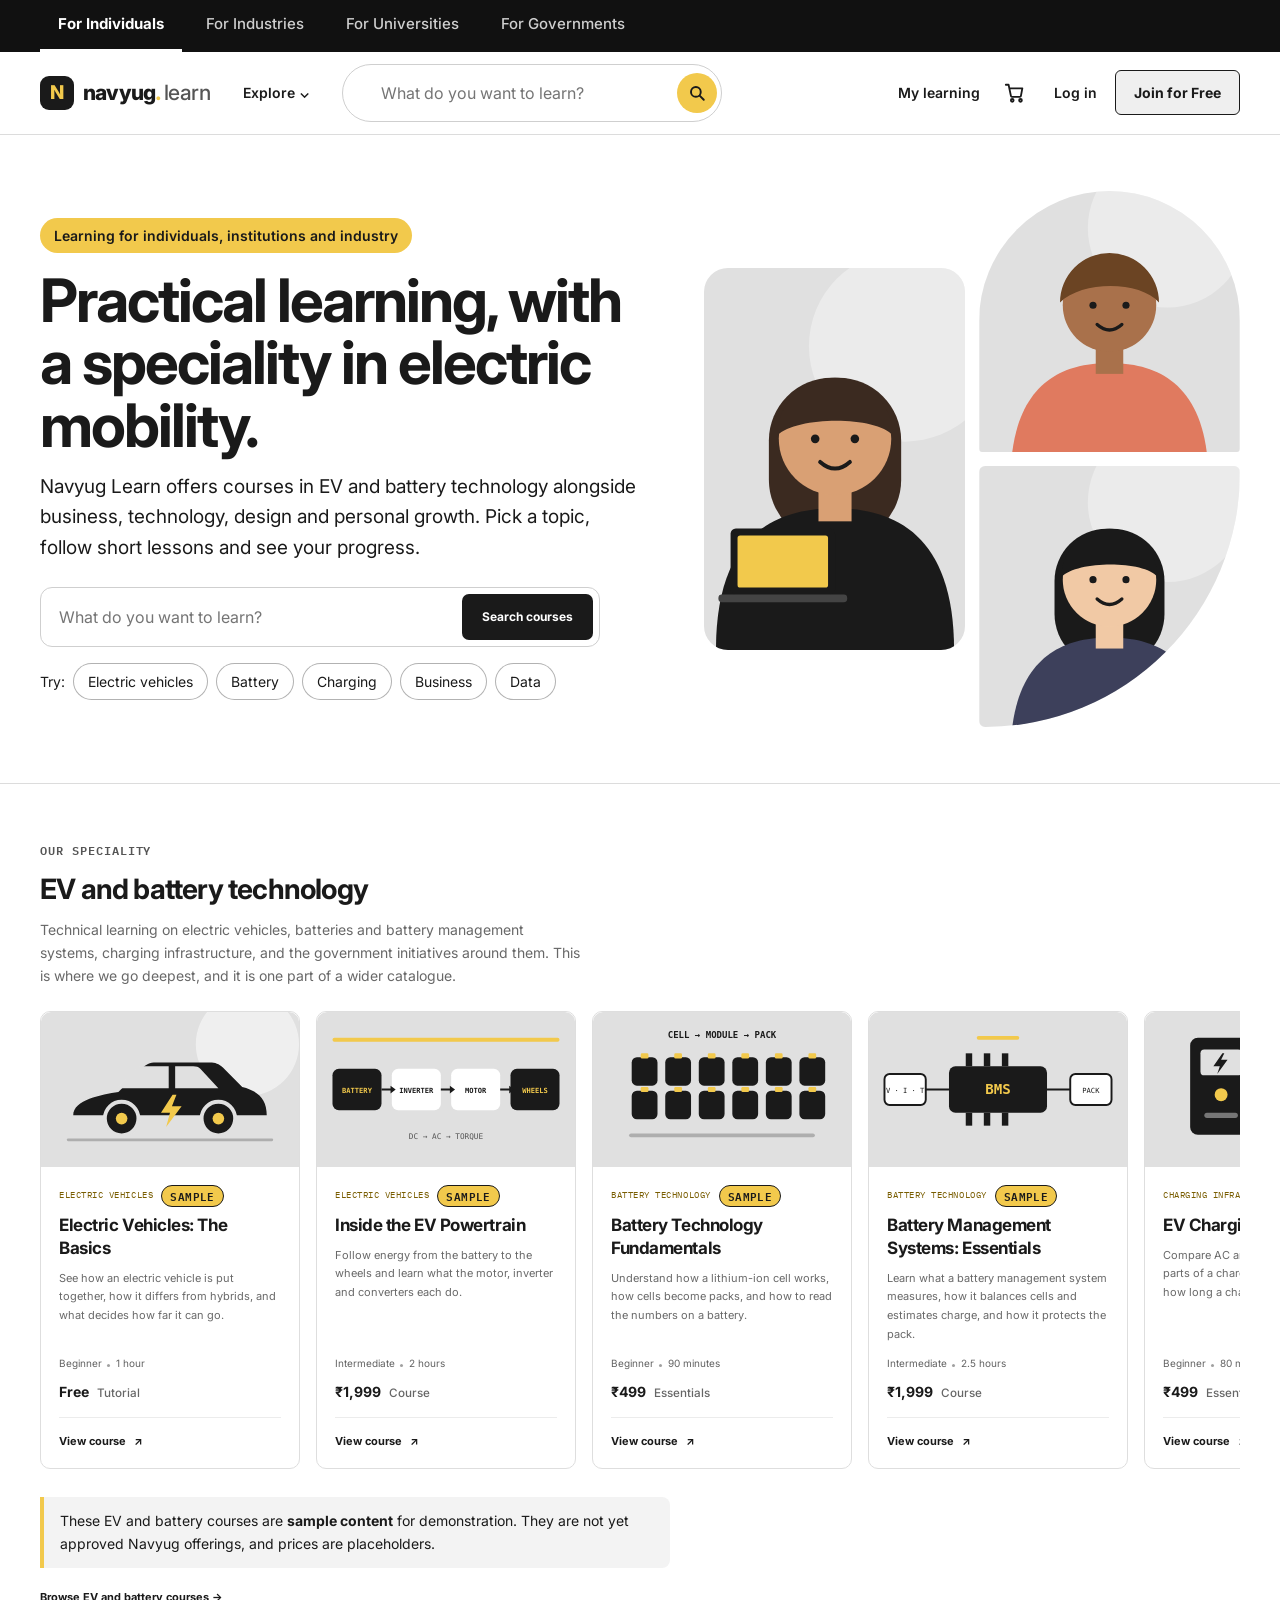
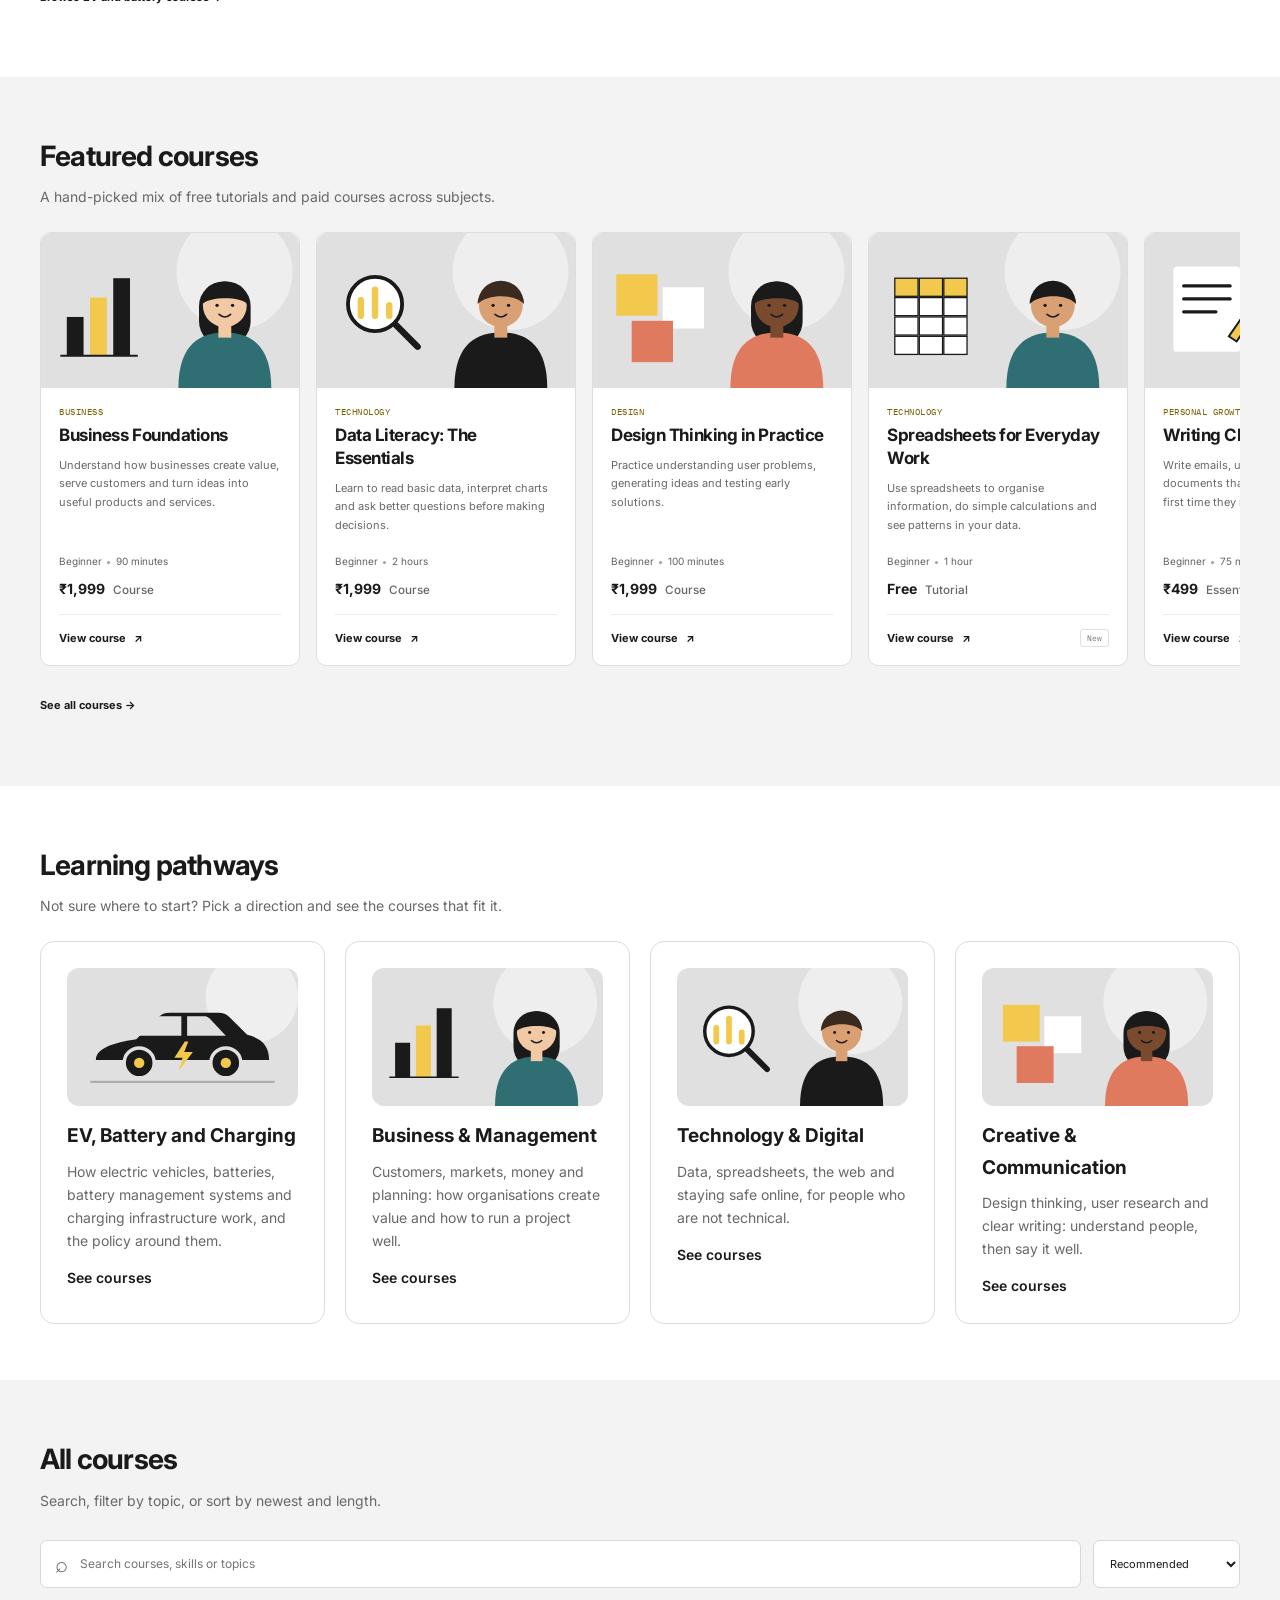
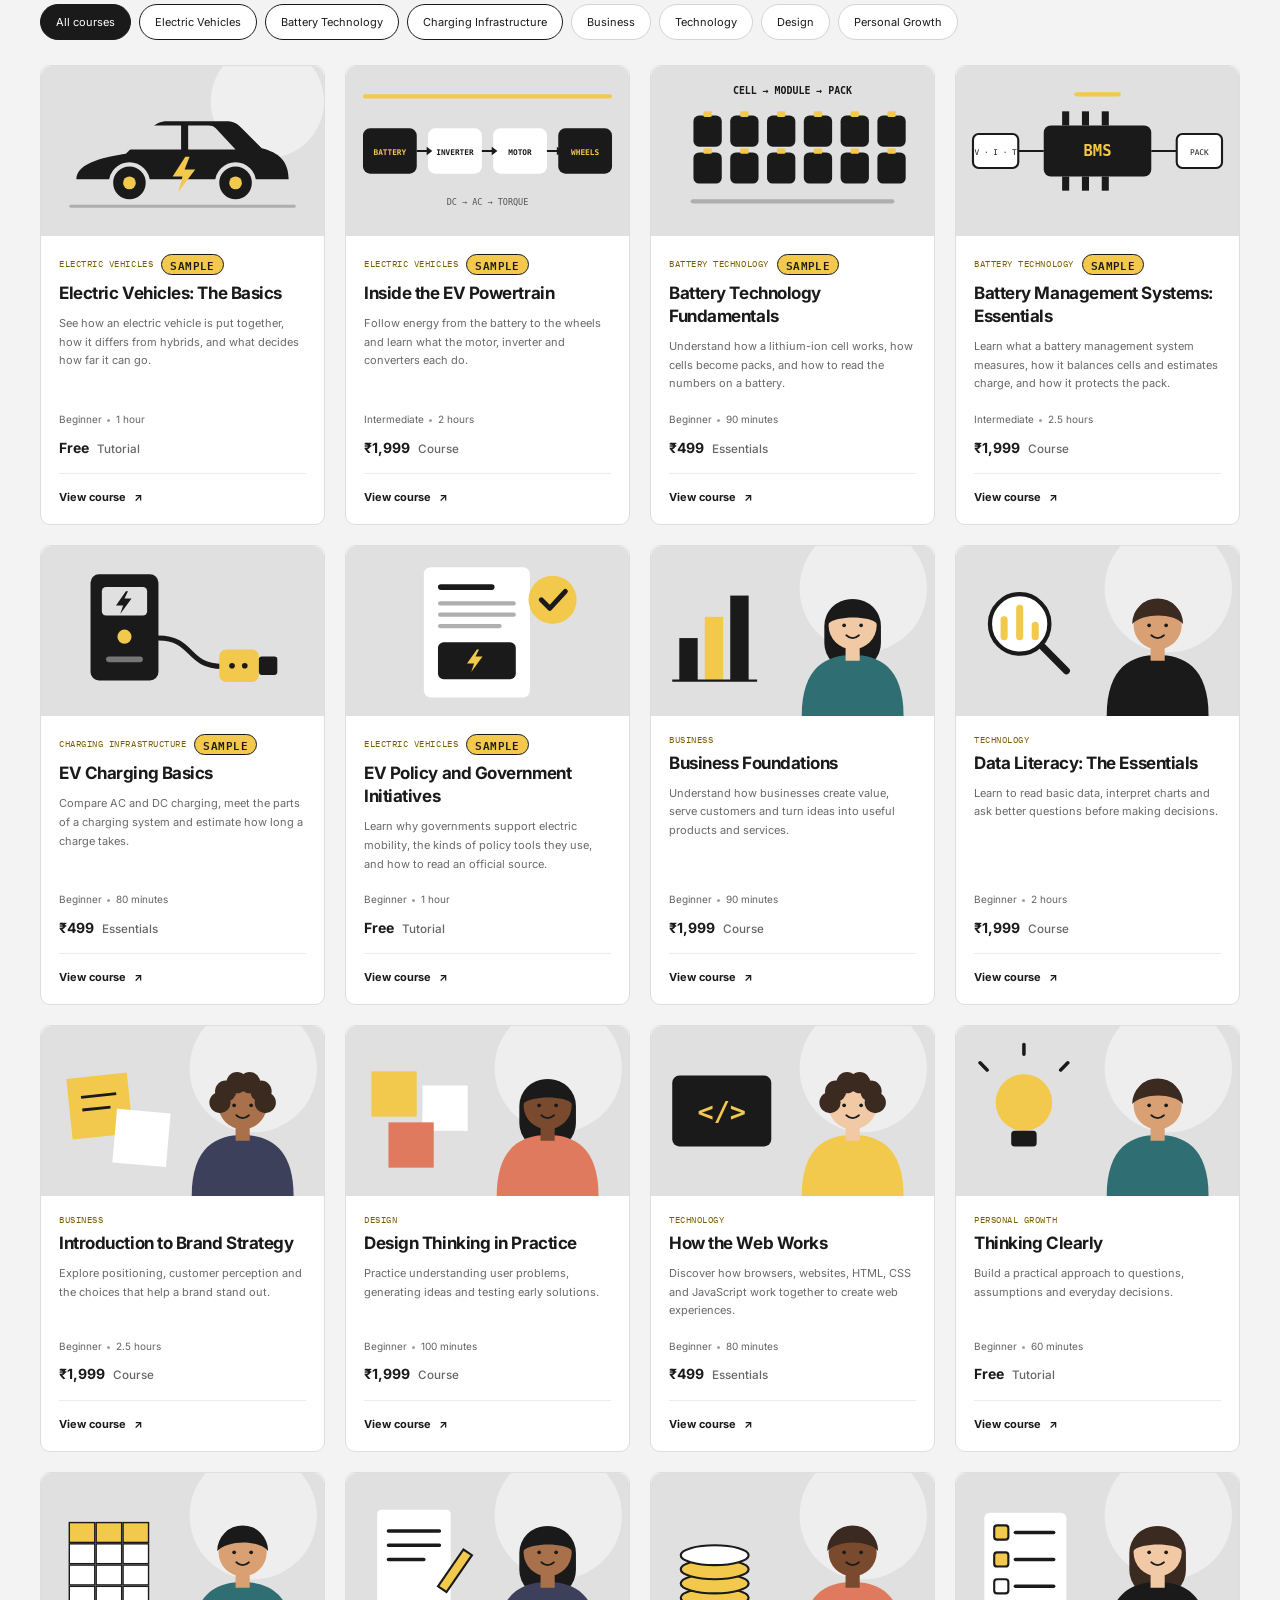
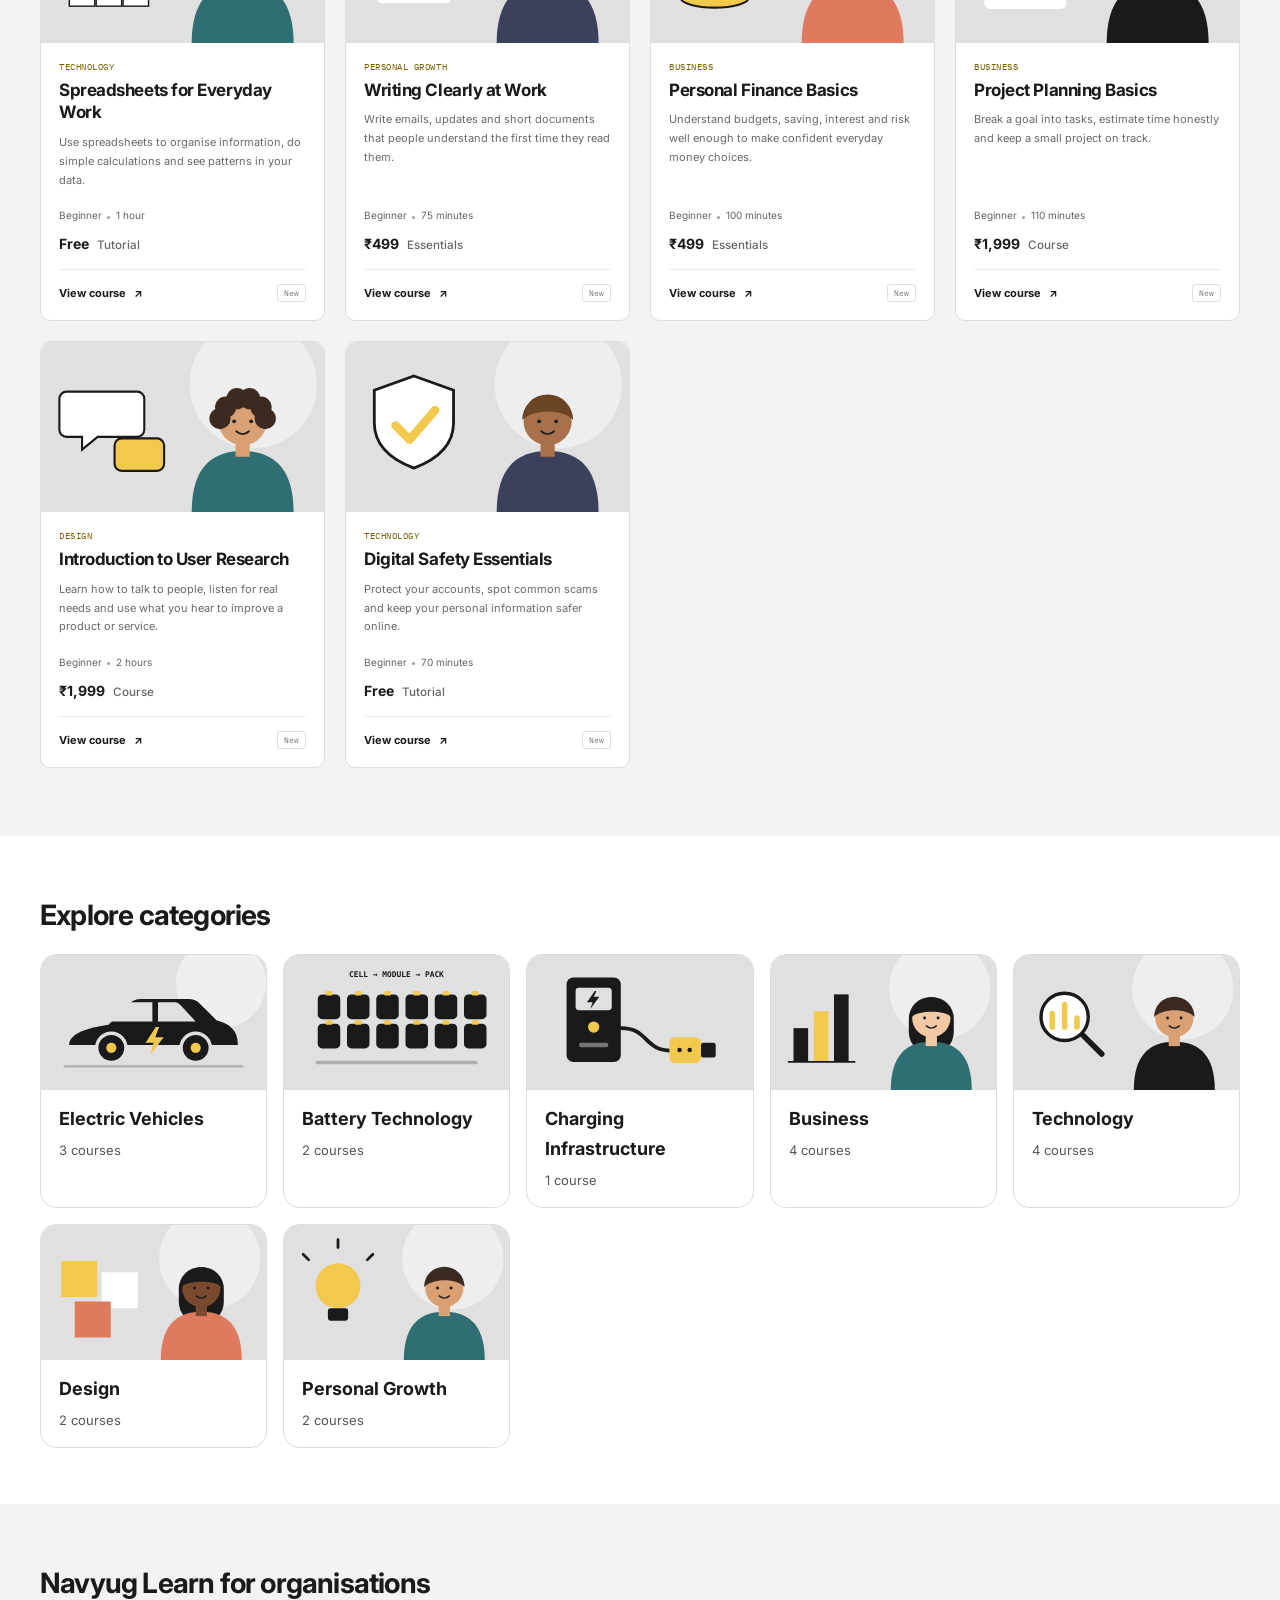
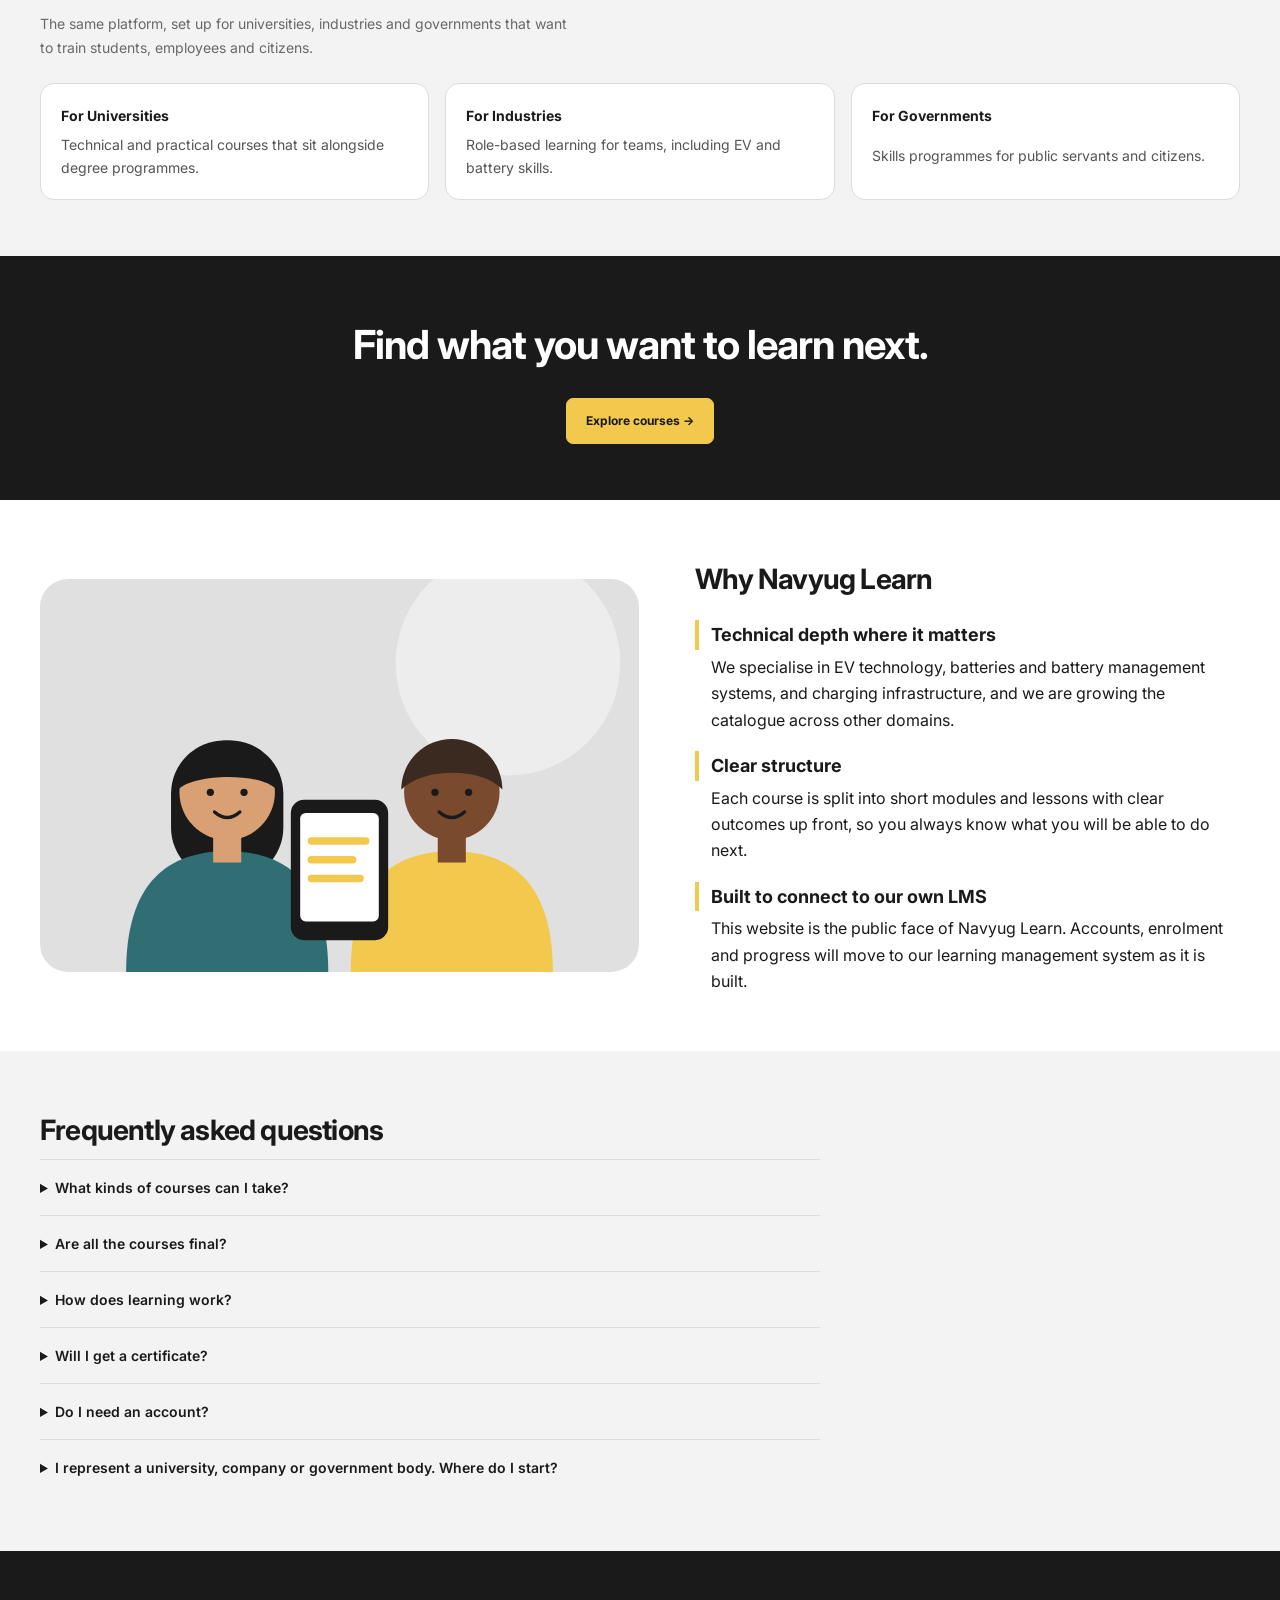
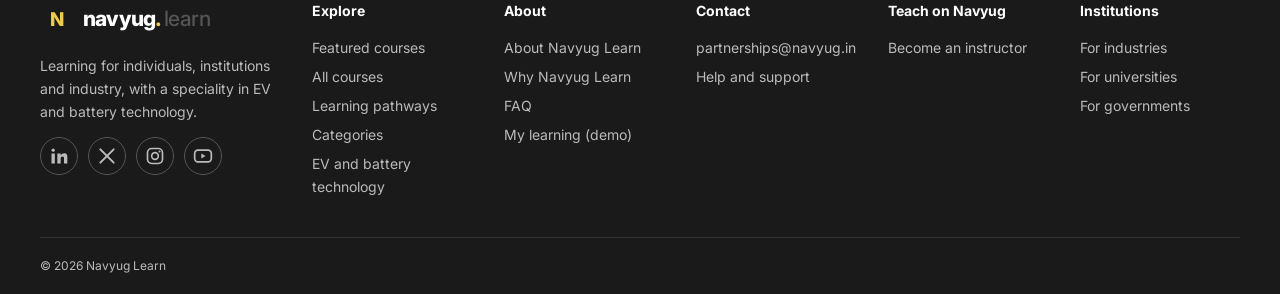
==== commit c3c9e41d: "new_animated site" ====
--- a/index.html
+++ b/index.html
@@ -1,320 +1,48 @@
+<!DOCTYPE html>
+<html lang="en"><head><meta charset="UTF-8"><script>addEventListener("error",function(e){var t=e.target;if(!t||!/^(LINK|SCRIPT|IMG)$/.test(t.tagName||""))return;var u=t.getAttribute("href")||t.getAttribute("src")||"";if(/^(https?:)?\/\//.test(u))return;(window.__m=window.__m||[]).push(u);clearTimeout(window.__t);window.__t=setTimeout(function(){if(document.getElementById("missingBanner"))return;var b=document.createElement("div");b.id="missingBanner";b.setAttribute("role","alert");b.style.cssText="position:fixed;left:0;right:0;bottom:0;z-index:99999;background:#B00020;color:#fff;padding:14px 20px;font:15px/1.5 system-ui,sans-serif";b.innerHTML="<b>Some project files are missing.</b> Keep the folders exactly as shipped (css/, js/, assets/). Missing: "+Array.from(new Set(window.__m)).slice(0,5).join(", ")+". Open <a style='color:#fff' href='check.html'>check.html</a> for the full list.";(document.body||document.documentElement).appendChild(b)},400)},true)</script><link rel="icon" href="assets/favicon.svg" type="image/svg+xml"><meta name="theme-color" content="#1A1A1A"><meta name="viewport" content="width=device-width, initial-scale=1.0">
+<meta name="description" content="Navyug Learn: courses in EV and battery technology, plus business, technology, design and personal growth."><title>Navyug Learn — Learning with a speciality in EV and battery technology</title>
+<link href="https://fonts.googleapis.com/css2?family=IBM+Plex+Mono:wght@400;500;600&family=Inter:wght@400;500;600;700;800&display=swap" rel="stylesheet">
+<link rel="stylesheet" href="css/base.css"><link rel="stylesheet" href="css/components.css"><link rel="stylesheet" href="css/site.css">
+<script src="js/data/courses.js"></script><script src="js/data/lessons.js" defer></script><script src="js/catalogue.js" defer></script><script src="js/pages.js" defer></script><script src="js/photos.js" defer></script></head>
+<body><script src="js/store.js"></script><script src="js/auth.js"></script><script src="js/chrome.js"></script>
+<main id="main">
+<section class="hero-x"><div class="x-wrap hero-x-grid"><div><p class="h-hello">Learning for individuals, institutions and industry</p><h1>Practical learning, with a speciality in electric mobility.</h1><p class="hero-lead">Navyug Learn offers courses in EV and battery technology alongside business, technology, design and personal growth. Pick a topic, follow short lessons and see your progress.</p>
+<form class="hero-search" id="heroSearchForm" role="search"><label class="visually-hidden" for="heroSearchInput">Search courses</label><input id="heroSearchInput" type="search" placeholder="What do you want to learn?"><button class="button button-dark" type="submit">Search courses</button></form>
+<p class="hero-chips">Try: <button type="button" data-quick="EV">Electric vehicles</button><button type="button" data-quick="Battery">Battery</button><button type="button" data-quick="Charging">Charging</button><button type="button" data-quick="Business">Business</button><button type="button" data-quick="Data">Data</button></p></div>
+<div class="h-collage" aria-hidden="true"><img src="assets/hero-1.svg" alt="" width="360" height="440"><img src="assets/hero-2.svg" alt="" width="360" height="440"><img src="assets/hero-3.svg" alt="" width="360" height="440"></div></div></section>
 
-<!DOCTYPE html>
-<html lang="en">
-<head>
-  <meta charset="UTF-8">
-  <meta name="viewport" content="width=device-width, initial-scale=1.0">
-  <meta name="description" content="Discover practical courses, build useful skills and keep moving forward with Learnora.">
-  <title>Learnora — Learning that moves you forward</title>
+<section class="x-sec" id="speciality"><div class="x-wrap"><p class="eyebrow">Our speciality</p><h2>EV and battery technology</h2><p class="x-sub">Technical learning on electric vehicles, batteries and battery management systems, charging infrastructure, and the government initiatives around them. This is where we go deepest, and it is one part of a wider catalogue.</p>
+<div class="course-grid row-scroll" data-row="speciality"></div>
+<p class="sample-note">These EV and battery courses are <b>sample content</b> for demonstration. They are not yet approved Navyug offerings, and prices are placeholders.</p>
+<p><a class="text-link" href="index.html?cat=Electric%20Vehicles#explore">Browse EV and battery courses →</a></p></div></section>
 
-  <link rel="preconnect" href="https://fonts.googleapis.com">
-  <link rel="preconnect" href="https://fonts.gstatic.com" crossorigin>
-  <link href="https://fonts.googleapis.com/css2?family=IBM+Plex+Mono:wght@400;500;600&family=Inter:wght@400;500;600;700;800&display=swap" rel="stylesheet">
-  <link rel="stylesheet" href="styles.css">
-  <script src="app.js" defer></script>
-</head>
-<body>
-  <div class="audience-bar">
-    <div class="container audience-inner">
-      <span>Learning for your next step</span>
-      <nav aria-label="Choose your experience">
-        <a class="audience-link active" href="index.html">For individuals</a>
-        <a class="audience-link" href="universities.html">For universities</a>
-      </nav>
-    </div>
-  </div>
+<section class="x-sec alt" id="featured"><div class="x-wrap"><h2>Featured courses</h2><p class="x-sub">A hand-picked mix of free tutorials and paid courses across subjects.</p><div class="course-grid row-scroll" data-row="featured"></div><p><a class="text-link" href="#explore">See all courses →</a></p></div></section>
 
-  <header class="site-header">
-    <div class="container nav-wrap">
-      <a class="brand" href="index.html" aria-label="Learnora home">
-        <span class="brand-mark">L</span>
-        <span>learnora<span class="brand-period">.</span></span>
-      </a>
+<section class="x-sec" id="paths"><div class="x-wrap"><h2>Learning pathways</h2><p class="x-sub">Not sure where to start? Pick a direction and see the courses that fit it.</p><div class="x-paths">
+<a href="index.html?cat=Electric%20Vehicles#explore"><img class="path-img" src="assets/ev-fundamentals.svg" alt="" width="400" height="240" loading="lazy"><h3>EV, Battery and Charging</h3><p>How electric vehicles, batteries, battery management systems and charging infrastructure work, and the policy around them.</p><span>See courses</span></a>
+<a href="index.html?cat=Business#explore"><img class="path-img" src="assets/business-foundations.svg" alt="" width="400" height="240" loading="lazy"><h3>Business &amp; Management</h3><p>Customers, markets, money and planning: how organisations create value and how to run a project well.</p><span>See courses</span></a>
+<a href="index.html?cat=Technology#explore"><img class="path-img" src="assets/data-literacy.svg" alt="" width="400" height="240" loading="lazy"><h3>Technology &amp; Digital</h3><p>Data, spreadsheets, the web and staying safe online, for people who are not technical.</p><span>See courses</span></a>
+<a href="index.html?cat=Design#explore"><img class="path-img" src="assets/design-thinking.svg" alt="" width="400" height="240" loading="lazy"><h3>Creative &amp; Communication</h3><p>Design thinking, user research and clear writing: understand people, then say it well.</p><span>See courses</span></a></div></div></section>
 
-      <button class="menu-toggle" id="menuToggle" aria-label="Open navigation"
-        aria-expanded="false" aria-controls="mainNav">
-        <span></span><span></span><span></span>
-      </button>
+<section class="x-sec alt" id="explore"><div class="x-wrap"><h2>All courses</h2><p class="x-sub">Search, filter by topic, or sort by newest and length.</p>
+<div class="catalog-toolbar"><label class="catalog-search"><span aria-hidden="true">⌕</span><span class="visually-hidden">Search the catalogue</span><input type="search" id="courseSearch" placeholder="Search courses, skills or topics"></label>
+<label class="sort-control"><span class="visually-hidden">Sort courses</span><select id="courseSort"><option value="featured">Recommended</option><option value="title">Title: A–Z</option><option value="duration">Shortest first</option><option value="new">Newest first</option></select></label></div>
+<div class="category-list" id="categoryList" aria-label="Filter by category"></div>
+<div class="course-grid" id="courseGrid" aria-live="polite"></div><p class="empty-state" id="emptyState" hidden>No courses match that search. Try another keyword or topic.</p></div></section>
 
-      <nav class="main-nav" id="mainNav" aria-label="Main navigation">
-        <a href="#explore">Explore</a>
-        <a href="#career-paths">Learning paths</a>
-        <a href="#how-it-works">How it works</a>
-        <a href="universities.html">For institutions</a>
-      </nav>
+<section class="x-sec h-topics" id="categories"><div class="x-wrap"><h2>Explore categories</h2><div class="x-tiles" id="categoryTiles"></div></div></section>
 
-      <div class="nav-actions">
-        <a class="login-link" href="#prototype-note" data-demo-link>Log in</a>
-        <a class="button button-dark button-small" href="#explore">Join for free <span>↗</span></a>
-      </div>
-    </div>
-  </header>
+<section class="x-sec alt" id="organisations"><div class="x-wrap"><h2>Navyug Learn for organisations</h2><p class="x-sub">The same platform, set up for universities, industries and governments that want to train students, employees and citizens.</p>
+<div class="aud-cross"><a href="universities.html"><strong>For Universities</strong><span>Technical and practical courses that sit alongside degree programmes.</span></a><a href="industries.html"><strong>For Industries</strong><span>Role-based learning for teams, including EV and battery skills.</span></a><a href="government.html"><strong>For Governments</strong><span>Skills programmes for public servants and citizens.</span></a></div></div></section>
 
-  <main>
-    <section class="hero">
-      <div class="container hero-grid">
-        <div class="hero-copy">
-          <p class="eyebrow"><span class="status-dot"></span> LEARN SOMETHING THAT MATTERS</p>
-          <h1>Your curiosity can take you <span>further.</span></h1>
-          <p class="hero-description">
-            Discover useful ideas, build practical skills and make progress
-            in the things that matter to you. Start wherever you are.
-          </p>
+<section class="cta-band"><div class="x-wrap"><h2>Find what you want to learn next.</h2><a class="button button-dark" href="#explore">Explore courses →</a></div></section>
 
-          <form class="hero-search" id="heroSearch">
-            <span class="search-symbol" aria-hidden="true">⌕</span>
-            <label class="visually-hidden" for="heroSearchInput">Search courses</label>
-            <input id="heroSearchInput" type="search"
-              placeholder="What would you like to learn?">
-            <button class="button button-yellow" type="submit">Explore courses <span>→</span></button>
-          </form>
+<section class="x-sec" id="why"><div class="x-wrap h-split-grid"><img src="assets/learn-anywhere.svg" alt="Two learners looking at a course on a phone" width="640" height="420" loading="lazy"><div><h2>Why Navyug Learn</h2><div class="why-list">
+<div><h3>Technical depth where it matters</h3><p>We specialise in EV technology, batteries and battery management systems, and charging infrastructure, and we are growing the catalogue across other domains.</p></div>
+<div><h3>Clear structure</h3><p>Each course is split into short modules and lessons with clear outcomes up front, so you always know what you will be able to do next.</p></div>
+<div><h3>Built to connect to our own LMS</h3><p>This website is the public face of Navyug Learn. Accounts, enrolment and progress will move to our learning management system as it is built.</p></div></div></div></div></section>
 
-          <div class="hero-suggestions">
-            <span>Popular:</span>
-            <button type="button" data-quick-search="business">Business</button>
-            <button type="button" data-quick-search="brand">Brand strategy</button>
-            <button type="button" data-quick-search="data">Data</button>
-          </div>
-
-          <div class="hero-proof">
-            <span class="proof-icon">✳</span>
-            <p><strong>Start with curiosity.</strong> Keep going with intention.</p>
-          </div>
-        </div>
-
-        <div class="hero-art" aria-label="Illustrated learning dashboard">
-          <div class="art-top">
-            <span class="mono-label">LEARNING SPACE / 001</span>
-            <span class="art-live"><span></span> PREVIEW</span>
-          </div>
-          <div class="art-orbit art-orbit-one"></div>
-          <div class="art-orbit art-orbit-two"></div>
-          <div class="art-main-copy">
-            <span class="art-kicker">A LITTLE PROGRESS, EVERY DAY</span>
-            <h2>Ideas become<br><span>possibilities.</span></h2>
-            <p>Find a starting point. Build from there.</p>
-          </div>
-          <div class="art-cards">
-            <div class="art-mini art-mini-yellow">
-              <span class="mono-label">01 / DISCOVER</span>
-              <strong>Find your<br>interest.</strong>
-              <span class="mini-symbol">↗</span>
-            </div>
-            <div class="art-mini art-mini-light">
-              <span class="mono-label">02 / DEVELOP</span>
-              <strong>Build a<br>new skill.</strong>
-              <span class="mini-symbol">✳</span>
-            </div>
-          </div>
-          <div class="art-bottom">
-            <span>YOUR NEXT CHAPTER STARTS HERE</span>
-            <span class="mono-label">LN / 2026</span>
-          </div>
-        </div>
-      </div>
-    </section>
-
-    <section class="principles-strip">
-      <div class="container principles-inner">
-        <span class="principles-heading">A more intentional way to learn</span>
-        <span><b>01</b> Discover</span>
-        <span><b>02</b> Understand</span>
-        <span><b>03</b> Practice</span>
-        <span><b>04</b> Progress</span>
-      </div>
-    </section>
-
-    <section class="section explore-section" id="explore">
-      <div class="container">
-        <div class="section-heading">
-          <div>
-            <p class="eyebrow">THE LEARNING LIBRARY</p>
-            <h2>Find something worth <span>learning.</span></h2>
-            <p class="section-description">
-              Browse the sample catalogue. Follow an interest or discover a new one.
-            </p>
-          </div>
-          <span class="mono-label heading-side-note">SAMPLE CATALOGUE / 001</span>
-        </div>
-
-        <div class="catalog-toolbar">
-          <label class="catalog-search">
-            <span aria-hidden="true">⌕</span>
-            <span class="visually-hidden">Search the catalogue</span>
-            <input type="search" id="courseSearch" placeholder="Search courses, skills or topics">
-          </label>
-          <label class="sort-control">
-            <span class="visually-hidden">Sort courses</span>
-            <select id="courseSort">
-              <option value="featured">Recommended</option>
-              <option value="title">Title: A–Z</option>
-              <option value="duration">Shortest first</option>
-            </select>
-          </label>
-        </div>
-
-        <div class="category-list" id="categoryList" aria-label="Filter by category">
-          <button class="category-chip active" type="button" data-category="All" aria-pressed="true">All courses</button>
-          <button class="category-chip" type="button" data-category="Business" aria-pressed="false">Business</button>
-          <button class="category-chip" type="button" data-category="Technology" aria-pressed="false">Technology</button>
-          <button class="category-chip" type="button" data-category="Design" aria-pressed="false">Design</button>
-          <button class="category-chip" type="button" data-category="Personal Growth" aria-pressed="false">Personal growth</button>
-        </div>
-
-        <div class="course-grid" id="courseGrid" aria-live="polite"></div>
-        <p class="empty-state" id="emptyState" hidden>
-          No courses match that search. Try another keyword or category.
-        </p>
-
-        <div class="section-footer">
-          <span class="mono-label">ORIGINAL SAMPLE CONTENT</span>
-          <a class="text-link" href="#explore">Explore the catalogue <span>↗</span></a>
-        </div>
-      </div>
-    </section>
-
-    <section class="path-section" id="career-paths">
-      <div class="container">
-        <div class="section-heading">
-          <div>
-            <p class="eyebrow">LEARNING CAN OPEN DOORS</p>
-            <h2>Choose a direction. <span>Build from there.</span></h2>
-          </div>
-          <p class="section-description path-intro">
-            You don't need your whole future figured out to take a useful next step.
-          </p>
-        </div>
-
-        <div class="path-grid">
-          <a class="path-card path-business" href="#explore" data-path-search="business">
-            <span class="path-number">PATH / 01</span>
-            <span class="path-icon">↗</span>
-            <h3>Business &amp; strategy</h3>
-            <p>Understand customers, markets, brands and how organisations create value.</p>
-            <span class="path-action">Explore related courses <b>→</b></span>
-          </a>
-          <a class="path-card path-tech" href="#explore" data-path-search="technology">
-            <span class="path-number">PATH / 02</span>
-            <span class="path-icon">⌘</span>
-            <h3>Technology &amp; data</h3>
-            <p>Build digital foundations and learn to work with information more confidently.</p>
-            <span class="path-action">Explore related courses <b>→</b></span>
-          </a>
-          <a class="path-card path-design" href="#explore" data-path-search="design">
-            <span class="path-number">PATH / 03</span>
-            <span class="path-icon">✳</span>
-            <h3>Design &amp; problem-solving</h3>
-            <p>Learn to understand problems, develop ideas and test possible solutions.</p>
-            <span class="path-action">Explore related courses <b>→</b></span>
-          </a>
-        </div>
-      </div>
-    </section>
-
-    <section class="section how-section" id="how-it-works">
-      <div class="container">
-        <div class="section-heading">
-          <div>
-            <p class="eyebrow">A SIMPLE START</p>
-            <h2>Make learning <span>your own.</span></h2>
-          </div>
-          <p class="section-description how-intro">
-            Start with a question. Learn in small steps. Apply what you discover.
-          </p>
-        </div>
-
-        <div class="steps-grid">
-          <article class="step-card">
-            <span class="step-number">01 / EXPLORE</span>
-            <div class="step-icon">⌕</div>
-            <h3>Follow your curiosity</h3>
-            <p>Find a topic that connects with your interests or the skills you want to build.</p>
-          </article>
-          <article class="step-card">
-            <span class="step-number">02 / LEARN</span>
-            <div class="step-icon">↗</div>
-            <h3>Take it one lesson at a time</h3>
-            <p>Move through structured learning content at a pace that works for you.</p>
-          </article>
-          <article class="step-card">
-            <span class="step-number">03 / APPLY</span>
-            <div class="step-icon">✓</div>
-            <h3>Turn knowledge into action</h3>
-            <p>Practice ideas, reflect on what you learned and choose your next step.</p>
-          </article>
-        </div>
-      </div>
-    </section>
-
-    <section class="institution-section">
-      <div class="container institution-grid">
-        <div class="institution-heading">
-          <p class="eyebrow">FOR COLLEGES &amp; UNIVERSITIES</p>
-          <h2>Make learning work harder for <span>everyone.</span></h2>
-        </div>
-        <div class="institution-copy">
-          <p>
-            Learnora is exploring a structured learning experience for individuals
-            and higher-education institutions.
-          </p>
-          <p class="small-note">
-            Institutional services are in development. This page describes a concept,
-            not an existing deployed university platform.
-          </p>
-          <a class="button button-yellow" href="universities.html">Explore Learnora for institutions <span>↗</span></a>
-        </div>
-        <div class="institution-stamp" aria-hidden="true">
-          <span>LEARN</span><span>BUILD</span><span>GROW</span>
-        </div>
-      </div>
-    </section>
-
-    <section class="prototype-note" id="prototype-note">
-      <div class="container prototype-inner">
-        <span class="note-mark">i</span>
-        <div>
-          <strong>Learnora is an early prototype.</strong>
-          <p>Courses use original sample content. Accounts, enrolment, certificates and live institutional services are not connected yet.</p>
-        </div>
-      </div>
-    </section>
-  </main>
-
-  <footer class="site-footer">
-    <div class="container footer-main">
-      <div class="footer-brand-block">
-        <a class="brand footer-brand" href="index.html">
-          <span class="brand-mark">L</span><span>learnora<span class="brand-period">.</span></span>
-        </a>
-        <p>Stay curious. Keep moving forward.</p>
-      </div>
-      <div class="footer-column">
-        <strong>Explore</strong>
-        <a href="#explore">Courses</a>
-        <a href="#career-paths">Learning paths</a>
-        <a href="#how-it-works">How it works</a>
-      </div>
-      <div class="footer-column">
-        <strong>Learnora</strong>
-        <a href="about.html">About us</a>
-        <a href="universities.html">For institutions</a>
-        <a href="#prototype-note">Prototype status</a>
-      </div>
-    </div>
-    <div class="container footer-bottom">
-      <span>© <span id="currentYear">2026</span> Learnora · Prototype</span>
-      <span class="mono-label">BUILT FOR THE NEXT STEP</span>
-    </div>
-  </footer>
-
-  <dialog class="course-dialog" id="courseDialog" aria-labelledby="dialogTitle">
-    <div class="dialog-top">
-      <span class="mono-label">COURSE OVERVIEW / SAMPLE</span>
-      <button class="dialog-close" id="dialogClose" type="button" aria-label="Close course details">×</button>
-    </div>
-    <div id="dialogContent"></div>
-  </dialog>
-
-  <div class="toast" id="toast" role="status" aria-live="polite"></div>
-</body>
-</html>
+<section class="x-sec alt" id="faq"><div class="x-wrap"><h2>Frequently asked questions</h2><div class="x-faq"><details><summary>What kinds of courses can I take?</summary><p>Tutorials, Essentials and full Courses. Our speciality is EV and battery technology, including battery management systems and charging infrastructure. We also offer business, technology, design and personal growth courses, and plan to add more domains.</p></details><details><summary>Are all the courses final?</summary><p>No. Courses marked Sample are demonstration content and are not yet approved Navyug offerings. Prices throughout the site are placeholders.</p></details><details><summary>How does learning work?</summary><p>Every course is split into short modules and lessons. In this version, progress and notes are kept in your browser as a demonstration of My Learning. The full learning experience will come with our LMS.</p></details><details><summary>Will I get a certificate?</summary><p>Not yet. We will say clearly which courses include one if and when that changes.</p></details><details><summary>Do I need an account?</summary><p>You can browse everything without one. The demo sign-in lets you try enrolling and tracking progress, but it is not a real account.</p></details><details><summary>I represent a university, company or government body. Where do I start?</summary><p>Use the audience links at the top of the page, or the organisations section above, and send us an enquiry.</p></details></div></div></section>
+</main>
+<dialog class="course-dialog" id="courseDialog"><div id="dialogContent"></div></dialog>
+</body></html>
--- a/css/base.css
+++ b/css/base.css
@@ -0,0 +1,407 @@
+:root {
+  --alabaster: #E0E0E0;
+  --paper: #FFFFFF;
+  --carbon: #1A1A1A;
+  --sun: #F2C94C;
+  --muted: #686868;
+  --line: #DCDCDC;
+  --surface: color-mix(in srgb, #E0E0E0 38%, #FFFFFF);
+  --radius: 14px;
+  --container: 1200px;
+  --shadow: 0 12px 36px rgba(26, 26, 26, .07);
+}
+
+* { box-sizing: border-box; }
+
+html {
+  scroll-behavior: smooth;
+  scroll-padding-top: 110px;
+}
+
+body {
+  margin: 0;
+  color: var(--carbon);
+  background: var(--paper);
+  font-family: "Inter", sans-serif;
+  font-size: 14px;
+  line-height: 1.65;
+  -webkit-font-smoothing: antialiased;
+}
+
+body.dialog-open { overflow: hidden; }
+
+button, input, select, textarea { font: inherit; }
+button, a, select { -webkit-tap-highlight-color: transparent; }
+button { color: inherit; }
+a { color: inherit; text-decoration: none; }
+button:focus-visible, a:focus-visible, input:focus-visible,
+select:focus-visible, textarea:focus-visible {
+  outline: 3px solid #8A6900;
+  outline-offset: 3px;
+}
+img { display: block; max-width: 100%; }
+[hidden] { display: none !important; }
+
+.container {
+  width: min(var(--container), calc(100% - 48px));
+  margin-inline: auto;
+}
+
+.visually-hidden {
+  position: absolute;
+  width: 1px;
+  height: 1px;
+  padding: 0;
+  margin: -1px;
+  overflow: hidden;
+  clip: rect(0, 0, 0, 0);
+  white-space: nowrap;
+  border: 0;
+}
+
+.brand {
+  display: inline-flex;
+  align-items: center;
+  gap: 9px;
+  flex-shrink: 0;
+  font-size: 23px;
+  font-weight: 800;
+  letter-spacing: -1.2px;
+}
+
+.brand-mark {
+  display: grid;
+  width: 34px;
+  height: 34px;
+  place-items: center;
+  border-radius: 9px;
+  background: var(--carbon);
+  color: var(--sun);
+  font-size: 19px;
+  font-weight: 800;
+}
+
+/* Audience bar and main navigation */
+
+.button {
+  display: inline-flex;
+  min-height: 46px;
+  align-items: center;
+  justify-content: center;
+  gap: 10px;
+  padding: 0 19px;
+  border: 1px solid transparent;
+  border-radius: 7px;
+  cursor: pointer;
+  font-size: 12px;
+  font-weight: 700;
+  line-height: 1.3;
+  transition: transform .16s ease, background .16s ease;
+}
+
+.button:hover { transform: translateY(-1px); }
+.button-dark { background: var(--carbon); color: white; }
+.button-dark:hover { background: #383838; }
+.button-outline { background: white; border-color: #BEBEBE; color: var(--carbon); }
+.button-small { min-height: 40px; padding-inline: 15px; }
+
+.menu-toggle {
+  display: none;
+  width: 42px;
+  height: 42px;
+  padding: 9px;
+  border: 1px solid var(--line);
+  border-radius: 8px;
+  background: white;
+  cursor: pointer;
+}
+.menu-toggle span {
+  display: block;
+  height: 2px;
+  margin: 5px 0;
+  background: var(--carbon);
+}
+
+/* Homepage hero */
+
+.hero {
+  overflow: hidden;
+  padding: 72px 0 68px;
+  background:
+    radial-gradient(ellipse at 0% 0%, rgba(224, 224, 224, .65), transparent 42%),
+    var(--surface);
+}
+
+ .catalog-search input {
+  width: 100%;
+  min-width: 0;
+  border: 0;
+  outline: 0;
+  background: transparent;
+  color: var(--carbon);
+  font-size: 12px;
+}
+
+ .catalog-search input:focus-visible { outline: none; }
+ .catalog-search:focus-within {
+  outline: 2px solid #8A6900;
+  outline-offset: 2px;
+}
+
+/* Abstract learning illustration */
+
+/* Principle strip */
+
+/* Shared sections */
+
+.section { padding: 88px 0; }
+
+/* Course search and catalogue */
+.catalog-toolbar {
+  display: flex;
+  align-items: center;
+  gap: 12px;
+  margin: 28px 0 16px;
+}
+.catalog-search {
+  display: flex;
+  min-height: 48px;
+  flex: 1;
+  align-items: center;
+  gap: 10px;
+  padding: 0 14px;
+  border: 1px solid #D7D7D7;
+  border-radius: 7px;
+  background: white;
+}
+.catalog-search > span:first-child { color: #666; font-size: 22px; }
+.sort-control select {
+  min-height: 48px;
+  padding: 0 34px 0 12px;
+  border: 1px solid #D7D7D7;
+  border-radius: 7px;
+  background: white;
+  color: var(--carbon);
+  font-size: 11px;
+}
+.category-list {
+  display: flex;
+  flex-wrap: wrap;
+  gap: 8px;
+  margin-bottom: 25px;
+}
+.category-chip {
+  min-height: 36px;
+  padding: 0 15px;
+  border: 1px solid #D4D4D4;
+  border-radius: 30px;
+  background: white;
+  cursor: pointer;
+  font-size: 11px;
+  transition: background .15s ease, border .15s ease;
+}
+.category-chip:hover { border-color: #777; }
+.category-chip.active { border-color: var(--carbon); background: var(--carbon); color: white; }
+
+.course-grid {
+  display: grid;
+  grid-template-columns: repeat(3, minmax(0, 1fr));
+  gap: 22px;
+}
+.course-card {
+  min-width: 0;
+  overflow: hidden;
+  border: 1px solid #DEDEDE;
+  border-radius: 10px;
+  background: white;
+  transition: transform .18s ease, box-shadow .18s ease;
+}
+.course-card:hover { transform: translateY(-3px); box-shadow: var(--shadow); }
+.course-card-body { padding: 18px; }
+.course-category {
+  margin: 0 0 7px;
+  color: #795D00;
+  font: 9px "IBM Plex Mono", monospace;
+  letter-spacing: .06em;
+  text-transform: uppercase;
+}
+.course-card h3 {
+  margin: 0 0 9px;
+  font-size: 17px;
+  line-height: 1.35;
+  letter-spacing: -.45px;
+}
+.course-description {
+  min-height: 62px;
+  margin: 0;
+  color: #696969;
+  font-size: 11px;
+  line-height: 1.7;
+}
+.course-meta {
+  display: flex;
+  flex-wrap: wrap;
+  gap: 7px 14px;
+  margin-top: 16px;
+  color: #626262;
+  font-size: 10px;
+}
+.course-meta span + span { position: relative; }
+.course-meta span + span::before {
+  position: absolute;
+  top: 50%;
+  left: -9px;
+  width: 3px;
+  height: 3px;
+  border-radius: 50%;
+  background: #A0A0A0;
+  content: "";
+}
+.course-card-actions {
+  display: flex;
+  align-items: center;
+  justify-content: space-between;
+  gap: 10px;
+  margin-top: 18px;
+  padding-top: 14px;
+  border-top: 1px solid #ECECEC;
+}
+.course-open {
+  padding: 0;
+  border: 0;
+  background: transparent;
+  cursor: pointer;
+  font-size: 11px;
+  font-weight: 700;
+}
+.course-open span { margin-left: 5px; }
+.course-open:hover { text-decoration: underline; text-underline-offset: 3px; }
+.course-tag {
+  padding: 3px 6px;
+  border: 1px solid #E0E0E0;
+  border-radius: 3px;
+  color: #737373;
+  font: 8px "IBM Plex Mono", monospace;
+}
+.empty-state {
+  padding: 30px;
+  border: 1px dashed #CFCFCF;
+  border-radius: 8px;
+  color: #666;
+  text-align: center;
+}
+.text-link { font-size: 11px; font-weight: 700; }
+.text-link span { margin-left: 7px; }
+
+/* Learning paths */
+
+/* How it works */
+
+/* Institution banner */
+
+/* Prototype notice and footer */
+
+/* Course details dialog */
+
+.course-dialog {
+  width: min(570px, calc(100% - 28px));
+  max-height: min(85vh, 760px);
+  overflow-y: auto;
+  padding: 23px;
+  border: 1px solid #DADADA;
+  border-radius: 13px;
+  background: white;
+  color: var(--carbon);
+  box-shadow: 0 25px 90px rgba(0, 0, 0, .25);
+}
+.course-dialog::backdrop { background: rgba(12, 12, 12, .62); backdrop-filter: blur(3px); }
+.dialog-art {
+  display: flex;
+  min-height: 120px;
+  align-items: flex-end;
+  margin-top: 15px;
+  padding: 20px;
+  border-radius: 8px;
+  background: var(--art-background);
+  color: var(--art-foreground);
+  font-size: 27px;
+  font-weight: 700;
+  line-height: 1.2;
+}
+.dialog-category { margin: 20px 0 5px; color: #795D00; font: 10px "IBM Plex Mono", monospace; }
+.dialog-title { margin: 0; font-size: 27px; line-height: 1.2; letter-spacing: -1px; }
+.dialog-description { color: #5F5F5F; font-size: 12px; line-height: 1.8; }
+.dialog-section-title { margin: 25px 0 10px; font-size: 14px; }
+.outcome-list { display: grid; gap: 9px; padding-left: 20px; font-size: 12px; }
+.outcome-list li::marker { color: #987500; }
+.dialog-actions { display: flex; flex-wrap: wrap; gap: 10px; margin-top: 20px; }
+
+.toast {
+  position: fixed;
+  z-index: 50;
+  right: 22px;
+  bottom: 22px;
+  max-width: min(380px, calc(100% - 44px));
+  padding: 14px 18px;
+  border: 1px solid #444;
+  border-radius: 8px;
+  background: var(--carbon);
+  color: white;
+  box-shadow: var(--shadow);
+  font-size: 12px;
+  opacity: 0;
+  transform: translateY(10px);
+  pointer-events: none;
+  transition: opacity .2s ease, transform .2s ease;
+}
+.toast.show { opacity: 1; transform: translateY(0); }
+
+/* University page */
+
+/* About page */
+
+/* Responsive layout */
+
+@media (max-width: 1000px) {
+  .course-grid { grid-template-columns: repeat(2, minmax(0, 1fr)); }
+}
+
+@media (max-width: 760px) {
+  html { scroll-padding-top: 85px; }
+  .container { width: min(var(--container), calc(100% - 32px)); }
+  .brand { font-size: 21px; }
+  .menu-toggle { display: block; margin-left: auto; }
+  .hero { padding: 51px 0 45px; }
+  .section { padding: 60px 0; }
+  .catalog-toolbar { align-items: stretch; flex-direction: column; }
+  .sort-control select { width: 100%; }
+  .category-list { gap: 7px; }
+  .category-chip { min-height: 33px; padding-inline: 12px; font-size: 10px; }
+  .course-grid { grid-template-columns: 1fr; gap: 15px; }
+  .course-description { min-height: auto; }
+}
+
+@media (max-width: 430px) {
+  .course-dialog { padding: 17px; }
+  .dialog-title { font-size: 23px; }
+}
+
+@media (prefers-reduced-motion: reduce) {
+  *, *::before, *::after {
+    scroll-behavior: auto !important;
+    transition-duration: .01ms !important;
+    animation-duration: .01ms !important;
+  }
+}
+
+/* ===== Navyug two-level navigation ===== */
+
+/* Responsive navigation */
+
+/* ========================================
+   NAVYUG — WIDE AUDIENCE NAVIGATION
+   ======================================== */
+
+/* Remove old prototype banner styling if it remains in the CSS */
+
+/* Tablet and mobile */
--- a/css/components.css
+++ b/css/components.css
@@ -0,0 +1,91 @@
+.p-wrap{padding-block:48px 80px}.p-wrap h1{font-size:clamp(28px,4vw,42px);letter-spacing:-1.2px;line-height:1.15;margin:6px 0 14px}
+.p-wrap h2,.p-toc h2{font-size:16px;margin:32px 0 10px}.p-lead{font-size:16px;line-height:1.7;max-width:62ch;color:#444}
+.p-two{display:grid;grid-template-columns:minmax(0,1fr) 320px;gap:48px;align-items:start}
+.p-side{position:sticky;top:120px;display:grid;gap:12px;padding:18px;border:1px solid var(--line);border-radius:var(--radius);background:var(--paper)}
+.p-art{min-height:150px;border-radius:10px}.p-note{margin:0;color:var(--muted);font-size:12px}.mono{font:12px "IBM Plex Mono",monospace;color:var(--muted);margin:0}
+.p-bar{height:8px;border-radius:99px;background:var(--alabaster);overflow:hidden}.p-bar span{display:block;height:100%;background:var(--sun)}
+.p-module{border:1px solid var(--line);border-radius:10px;margin-bottom:8px;padding:12px 16px}.p-module summary{cursor:pointer;font-weight:600}
+.p-module ul{list-style:none;margin:10px 0 0;padding:0}.p-module li{display:flex;justify-content:space-between;padding:8px 0;border-top:1px solid var(--line)}
+.p-learn{display:grid;grid-template-columns:300px minmax(0,1fr);min-height:70vh}.p-toc{padding:24px;border-right:1px solid var(--line);background:var(--surface)}
+.p-toc ul{list-style:none;margin:0;padding:0}.p-toc a{display:flex;gap:10px;padding:6px 0;text-decoration:none;color:inherit}.p-toc a[aria-current]{font-weight:700}
+.p-tick{width:18px;height:18px;border:1px solid #999;border-radius:50%;font-size:11px;text-align:center;line-height:16px;flex:none}
+.p-lesson{padding:40px max(24px,5vw)}.p-list{display:grid;grid-template-columns:repeat(auto-fill,minmax(300px,1fr));gap:16px}
+.p-row{display:grid;grid-template-columns:110px 1fr;gap:14px;padding:12px;border:1px solid var(--line);border-radius:var(--radius);text-decoration:none;color:inherit}
+.p-row .p-art{min-height:90px;padding:8px}.p-row h3{margin:0 0 8px;font-size:15px}
+@media(max-width:860px){.p-two,.p-learn{grid-template-columns:1fr}.p-side{position:static}.p-toc{border-right:0;border-bottom:1px solid var(--line)}}
+.p-strip{display:flex;align-items:center;gap:24px;padding-block:14px}.p-strip-bar{flex:1;display:flex;align-items:center;gap:10px}.p-strip-bar .p-bar{flex:1}#continueStrip{background:var(--surface);border-bottom:1px solid var(--line)}@media(max-width:600px){.p-strip{flex-wrap:wrap}}
+/* Header: one left-aligned audience bar over a left-aligned main nav */.menu-toggle{display:none}
+/* Catalogue as a swipeable row, expandable to a grid */
+#courseGrid{display:grid;grid-auto-flow:column;grid-auto-columns:minmax(260px,300px);grid-template-columns:none;gap:16px;overflow-x:auto;scroll-snap-type:x mandatory;padding-bottom:12px}
+#courseGrid>*{scroll-snap-align:start}
+/* Institution pages */
+.tick-list{padding:0;list-style:none;display:grid;gap:8px}.tick-list li::before{content:"✓";margin-right:10px;font-weight:700}
+/* Human, image-led styling */
+.course-img{display:block;width:100%;aspect-ratio:5/3;object-fit:cover;border-radius:10px 10px 0 0}
+.p-side .course-img,.p-row .course-img{border-radius:10px}.p-row .course-img{aspect-ratio:1;height:90px;width:90px;object-fit:cover}
+.path-img{width:100%;aspect-ratio:5/3;object-fit:cover;border-radius:12px;margin-bottom:14px;display:block}
+.h-split-grid{display:grid;grid-template-columns:1.1fr 1fr;gap:56px;align-items:center}.h-split-grid img{width:100%;border-radius:28px}
+@media(max-width:860px){.h-split-grid{grid-template-columns:1fr}}
+.h-topics .x-tiles{display:grid;grid-template-columns:repeat(auto-fill,minmax(220px,1fr));gap:16px;margin-top:16px}
+.h-topics .x-tiles a{display:flex;flex-direction:column;justify-content:flex-end;min-height:120px;padding:18px;border-radius:16px;background:#fff;color:#1A1A1A;text-decoration:none;font-weight:700;font-size:18px;border:1px solid var(--line)}
+.h-topics .x-tiles small{font-weight:400;font-size:13px;margin-top:4px}
+@media(max-width:860px){.h-topics .x-tiles{grid-template-columns:1fr 1fr}}
+
+/* Course, learning and dashboard pages */
+.cp-hero{background:var(--surface);padding:40px 0 48px}.cp-hero-grid{display:grid;grid-template-columns:1.2fr 1fr;gap:48px;align-items:center}
+.cp-hero h1{font-size:clamp(30px,4.2vw,50px);letter-spacing:-1.6px;line-height:1.08;margin:12px 0 14px}.cp-cover{width:100%;border-radius:20px;aspect-ratio:5/3;object-fit:cover}
+.crumbs{font-size:14px;display:flex;gap:8px;flex-wrap:wrap;color:#555}.crumbs a{color:inherit}.cp-actions{display:flex;gap:12px;flex-wrap:wrap;margin:22px 0 10px}.cp-sub{margin:0;font-size:14px;color:#555}
+.cp-facts{display:grid;grid-template-columns:repeat(5,1fr);border:1px solid var(--line);border-radius:14px;margin-top:-26px;background:#fff;position:relative}.cp-facts div{padding:16px 20px;display:grid;gap:2px;border-right:1px solid var(--line)}.cp-facts div:last-child{border:0}.cp-facts span{font-size:13px;color:#666}
+.cp-body{padding-block:40px}.cp-learn{list-style:none;padding:20px 24px;margin:0 0 8px;border:1px solid var(--line);border-radius:14px;display:grid;gap:12px}.cp-learn li::before{content:"✓";font-weight:800;margin-right:12px}
+.cp-inc{list-style:none;margin:0;padding:0;display:grid;gap:8px}.cp-inc li::before{content:"✓";margin-right:10px;font-weight:700}.p-side h3{margin:0;font-size:16px}
+.rel-grid{display:grid;grid-template-columns:repeat(4,minmax(0,1fr));gap:16px}.rel-card{display:grid;gap:4px;text-decoration:none;color:inherit;background:#fff;border:1px solid var(--line);border-radius:14px;padding:10px 10px 14px}.rel-card img{width:100%;aspect-ratio:5/3;object-fit:cover;border-radius:10px;margin-bottom:6px}.rel-card small{color:#666}.rel-card:hover strong{text-decoration:underline}
+.p-notes{display:grid;gap:6px;font-weight:600;margin:24px 0 8px;max-width:62ch}.p-notes textarea{font:inherit;padding:12px;border:1px solid #888;border-radius:8px}
+.db-stats{display:grid;grid-template-columns:repeat(4,1fr);gap:14px;margin:18px 0 28px}.db-stats div{padding:18px;border:1px solid var(--line);border-radius:14px;display:grid;gap:2px}.db-stats b{font-size:30px;letter-spacing:-1px}.db-stats span{color:#666;font-size:14px}
+.db-cont{display:grid;grid-template-columns:260px 1fr;gap:24px;align-items:center;padding:18px;border-radius:18px;background:var(--surface);border:1px solid var(--line);margin-bottom:12px}.db-cont img{width:100%;border-radius:12px}.db-cont h2{margin:4px 0 12px}.db-cont .button{margin-top:10px}
+@media(max-width:900px){.cp-hero-grid,.db-cont{grid-template-columns:1fr}.cp-facts{grid-template-columns:1fr 1fr;margin-top:16px}.rel-grid{grid-template-columns:1fr 1fr}.db-stats{grid-template-columns:1fr 1fr}}
+/* Pricing, checkout, topic tiles, accessibility */
+.course-price{margin:8px 0 0;font-weight:700}.course-price small{margin-left:8px;font-weight:500;color:#666}
+.co{display:grid;gap:14px;min-width:min(420px,86vw)}.co h2{margin:0;font-size:22px}.co-row{display:flex;justify-content:space-between;gap:16px;margin:0;padding:12px 0;border-block:1px solid var(--line)}
+.h-topics .x-tiles a{padding:0 0 16px;justify-content:flex-start;gap:2px;overflow:hidden}.h-topics .x-tiles a>*:not(img){padding-inline:18px}
+.h-topics .x-tiles img{width:100%;aspect-ratio:5/3;object-fit:cover;border-radius:0;margin-bottom:12px}
+.skip-link{position:absolute;left:12px;top:-60px;z-index:999;padding:10px 16px;background:#1A1A1A;color:#fff;border-radius:6px}.skip-link:focus{top:12px}
+@media(prefers-reduced-motion:reduce){*{animation:none!important;transition:none!important;scroll-behavior:auto!important}}
+@media(max-width:900px){.x-head .x-right .x-link{display:inline-block}.x-head .x-join{display:none}}
+@media(max-width:600px){.x-head .x-bar{gap:10px 12px}.x-head .x-explore summary{padding:8px 6px}.x-head .x-right{margin-left:auto;gap:0}.x-head .x-right .x-link{font-size:14px;white-space:nowrap}.x-head .x-brand{font-size:15px}}
+@media(max-width:600px){.x-subnav{display:none}}
+/* ===== Header: cart, account, shorter search ===== */
+.x-head .x-search{flex:0 1 380px;max-width:380px}.x-head .x-right{margin-left:auto;gap:14px}
+button.x-link{background:none;border:0;font:inherit;font-weight:600;cursor:pointer;color:#1A1A1A;padding:8px 4px;margin-left:0}
+.x-cart{position:relative;display:grid;place-items:center;width:42px;height:42px;border-radius:50%;color:#1A1A1A}.x-cart:hover{background:var(--surface)}
+.x-badge{position:absolute;top:2px;right:0;min-width:18px;height:18px;padding:0 5px;border-radius:9px;background:#F2C94C;font:700 11px/18px Inter,sans-serif;text-align:center}
+.x-user{position:relative}.x-user summary{list-style:none;cursor:pointer}.x-user summary::-webkit-details-marker{display:none}
+.x-avatar{display:grid;place-items:center;width:38px;height:38px;border-radius:50%;background:#1A1A1A;color:#F2C94C;font-weight:700;font-size:14px}
+.x-user>div{position:absolute;right:0;left:auto;top:48px;min-width:200px;background:#fff;border:1px solid var(--line);border-radius:10px;padding:8px;z-index:50;box-shadow:0 8px 24px #0002;display:grid}
+.x-user>div a,.x-user>div button{padding:9px 12px;text-align:left;background:none;border:0;font:inherit;color:#1A1A1A;border-radius:6px;cursor:pointer;text-decoration:none}.x-user>div a:hover,.x-user>div button:hover{background:var(--surface)}.x-who{padding:8px 12px;font-weight:700;border-bottom:1px solid var(--line);margin-bottom:4px}
+@media(max-width:900px){.x-head .x-join{display:inline-block}.x-head .x-search{flex-basis:100%;max-width:none;order:5}}
+@media(max-width:600px){.x-head .x-right button.x-link{display:none}.x-head .x-join{padding:8px 12px;font-size:14px}}
+/* ===== Auth + cart ===== */
+.auth-err{color:#B00020;margin:0;font-weight:600}.auth-switch{margin:0;font-size:14px}.auth label{display:grid;gap:5px;font-weight:600;font-size:14px}.auth input{font:inherit;padding:10px 12px;border:1px solid #888;border-radius:6px}
+.cart-item{display:grid;grid-template-columns:120px 1fr auto;gap:16px;align-items:center;padding:14px 0;border-bottom:1px solid var(--line)}.cart-item img{width:120px;aspect-ratio:5/3;object-fit:cover;border-radius:10px}.cart-item h3{margin:0 0 4px;font-size:16px}.cart-item a{color:inherit}
+/* ===== Homepage ===== */
+.hero-x{background:#fff;border-bottom:1px solid var(--line);padding:56px 0}.hero-x-grid{display:grid;grid-template-columns:1.15fr 1fr;gap:48px;align-items:center}
+.hero-x h1{font-size:clamp(36px,5vw,60px);line-height:1.04;letter-spacing:-2px;margin:0 0 16px}.hero-lead{font-size:19px;line-height:1.6;max-width:50ch;margin:0 0 24px}
+.hero-search{display:flex;gap:10px;max-width:560px;background:#fff;border:1px solid #cfcfcf;border-radius:12px;padding:6px}.hero-search input{flex:1;min-width:0;border:0;outline:0;font:inherit;font-size:16px;padding:0 12px;background:none}
+.hero-chips{margin:16px 0 0;font-size:14px;display:flex;gap:8px;flex-wrap:wrap;align-items:center}.hero-chips button{border:1px solid #1A1A1A55;background:#fff;border-radius:99px;padding:6px 14px;font:inherit;cursor:pointer}.hero-chips button:hover{background:#1A1A1A;color:#fff}
+#courseGrid{display:grid!important;grid-auto-flow:row!important;grid-template-columns:repeat(auto-fill,minmax(270px,1fr))!important;overflow:visible!important;gap:20px}
+.course-card{display:flex;flex-direction:column;height:100%}
+.cta-band{background:#1A1A1A;color:#fff;padding:56px 0;text-align:center}.cta-band h2{font-size:clamp(26px,3.6vw,40px);letter-spacing:-1px;margin:0 0 20px}.cta-band .button{background:#F2C94C;color:#1A1A1A;border-color:#F2C94C}
+.why-list{display:grid;gap:18px;margin-top:18px}.why-list h3{margin:0 0 4px;font-size:18px;border-left:4px solid #F2C94C;padding-left:12px}.why-list p{margin:0;padding-left:16px;font-size:16px}
+/* ===== Footer ===== */
+.x-foot-grid{grid-template-columns:1.5fr repeat(5,1fr)!important;gap:28px}.x-social{display:flex;gap:10px;margin-top:14px}.x-social a{display:grid!important;place-items:center;width:38px;height:38px;border:1px solid #555;border-radius:50%;padding:0!important;color:#ddd}.x-social a:hover{background:#F2C94C;border-color:#F2C94C;color:#1A1A1A}
+@media(max-width:900px){.hero-x-grid{grid-template-columns:1fr}.hero-search{flex-direction:column}.x-foot-grid{grid-template-columns:1fr 1fr!important}.cart-item{grid-template-columns:90px 1fr}.cart-item b{grid-column:2}}
+.h-hello{display:inline-block;margin:0 0 16px;padding:6px 14px;background:var(--sun);border-radius:99px;font-size:14px;font-weight:600}
+.h-collage{display:grid;grid-template-columns:1fr 1fr;gap:14px;align-items:center}
+.h-collage img{width:100%;border-radius:24px;display:block;aspect-ratio:3/4;object-fit:cover}
+.h-collage img:nth-child(1){grid-row:span 2;aspect-ratio:3/4.4}.h-collage img:nth-child(2){border-radius:999px 999px 24px 24px;aspect-ratio:1}
+.h-collage img:nth-child(3){aspect-ratio:1;border-radius:24px 24px 999px 24px}
+@media(max-width:860px){.h-split-grid{grid-template-columns:1fr}.h-collage{max-width:420px}}
+@media(max-width:900px){.h-collage{max-width:420px}}
+img[width][height]{height:auto}
+/* Equal-height course cards: footer pinned to the bottom */
+.course-card-body{display:flex;flex-direction:column;flex:1}.course-card-actions{margin-top:auto}.course-description{flex:0 0 auto}.course-card .course-meta{margin-top:auto;padding-top:12px}.course-card .course-card-actions{margin-top:14px}
--- a/css/site.css
+++ b/css/site.css
@@ -0,0 +1,80 @@
+.x-wrap{width:min(1200px,100% - 48px);margin-inline:auto}
+.x-head{position:sticky;top:0;z-index:50;background:#fff;border-bottom:1px solid var(--line)}
+.x-aud{background:var(--carbon)}.x-aud nav{display:flex;gap:4px}.x-aud a{color:#cfcfcf;text-decoration:none;font-size:13px;padding:9px 14px;border-bottom:2px solid transparent}
+.x-aud a:hover{color:#fff}.x-aud a[aria-current]{color:#fff;border-color:var(--sun);font-weight:600}
+.x-bar{display:flex;align-items:center;gap:22px;min-height:68px}.x-brand{display:flex;align-items:center;gap:9px;text-decoration:none;color:var(--carbon);font-weight:800;font-size:21px;letter-spacing:-.8px;white-space:nowrap}
+.x-brand i{color:var(--sun);font-style:normal}.x-brand b{font-weight:500;letter-spacing:-.4px}
+.x-explore{position:relative}.x-explore summary{list-style:none;cursor:pointer;font-weight:600;padding:9px 12px;border-radius:6px}.x-explore summary:hover{background:var(--surface)}
+.x-explore div{position:absolute;top:44px;left:0;min-width:210px;background:#fff;border:1px solid var(--line);border-radius:10px;box-shadow:var(--shadow);padding:6px;display:grid}
+.x-explore div a{padding:9px 12px;text-decoration:none;color:inherit;border-radius:6px}.x-explore div a:hover{background:var(--surface)}
+.x-search{flex:1;display:flex;max-width:640px;border:1px solid #888;border-radius:999px;overflow:hidden}.x-search input{flex:1;border:0;padding:11px 18px;font:inherit;outline:0;min-width:0}
+.x-search button{border:0;background:var(--carbon);color:#fff;width:48px;font-size:18px;cursor:pointer}.x-link{margin-left:auto;font-weight:600;text-decoration:none;color:inherit}
+.x-link:hover{color:#8A6B00}.x-head .menu-toggle{display:none}
+.x-tiles{display:grid;grid-template-columns:1fr 1fr;gap:12px}.x-tiles a{display:flex;flex-direction:column;justify-content:flex-end;min-height:132px;padding:16px;border-radius:14px;background:#fff;color:var(--carbon);text-decoration:none;font-weight:700;font-size:17px}
+.x-tiles a small{font-weight:500;font-size:12px;color:#555}.x-tiles a:hover{outline:2px solid var(--carbon)}
+.x-sec{padding:56px 0}.x-sec.alt{background:var(--surface)}.x-sec h2{font-size:28px;letter-spacing:-.8px;margin:0 0 6px}.x-sub{color:var(--muted);margin:0 0 24px;max-width:60ch}
+.x-paths{display:grid;grid-template-columns:repeat(auto-fit,minmax(240px,1fr));gap:20px}.x-paths a{padding:26px;border:1px solid var(--line);border-radius:14px;background:#fff;text-decoration:none;color:inherit}
+.x-paths a:hover{border-color:var(--carbon)}.x-paths h3{margin:0 0 8px;font-size:19px}.x-paths p{margin:0 0 14px;color:var(--muted)}.x-paths span{font-weight:600}
+.x-split{display:grid;grid-template-columns:1.15fr .85fr;gap:56px;align-items:start}.x-ph h1{font-size:clamp(32px,4.4vw,50px);line-height:1.08;letter-spacing:-1.6px;margin:0 0 16px}.x-ph p{font-size:17px;max-width:54ch}
+.x-form{display:grid;gap:12px;padding:26px;background:#fff;border:1px solid var(--line);border-radius:14px;color:var(--carbon)}.x-form h2{margin:0;font-size:20px}.x-form label{display:grid;gap:5px;font-weight:600;font-size:13px}
+.x-form input,.x-form textarea{font:inherit;padding:11px 12px;border:1px solid #999;border-radius:8px}.x-feat{display:grid;grid-template-columns:repeat(3,1fr);gap:28px}.x-feat h3{margin:0 0 6px;font-size:18px;padding-top:14px;border-top:3px solid var(--sun)}.x-feat p{margin:0;color:var(--muted)}
+.x-steps{display:grid;gap:0;max-width:760px}.x-steps div{display:grid;grid-template-columns:44px 1fr;gap:16px;padding:20px 0;border-top:1px solid var(--line)}.x-steps b{font:600 20px "IBM Plex Mono",monospace}.x-steps h3{margin:0 0 4px}.x-steps p{margin:0;color:var(--muted)}
+.x-faq{max-width:780px}.x-faq details{border-top:1px solid var(--line);padding:16px 0}.x-faq summary{cursor:pointer;font-weight:600}.x-faq p{color:var(--muted);margin:10px 0 0}
+.x-foot{background:var(--carbon);color:#bbb;padding:48px 0 0;margin-top:0}.x-foot-grid{display:grid;grid-template-columns:1.4fr 1fr 1fr 1fr;gap:32px}.x-foot .x-brand{color:#fff}
+.x-foot strong{display:block;color:#fff;margin-bottom:10px}.x-foot a{display:block;color:#bbb;text-decoration:none;padding:3px 0}.x-foot a.x-brand{display:flex}.x-foot a:hover{color:var(--sun)}
+.x-foot-base{border-top:1px solid #333;margin-top:36px;padding:18px 0;font-size:12px}
+.course-tag:empty{display:none}
+@media(max-width:900px){.x-split,.x-paths,.x-feat{grid-template-columns:1fr}.x-foot-grid{grid-template-columns:1fr 1fr}
+.x-head .menu-toggle{display:flex;margin-left:auto}.x-search{order:5;flex-basis:100%;max-width:none}.x-bar{flex-wrap:wrap;padding-block:10px}.x-link{display:none}
+.x-aud nav{overflow-x:auto}}
+/* Hero tiles: readable, course-led */
+.x-tiles a{display:flex;flex-direction:column;justify-content:flex-end;min-height:128px;padding:16px;border-radius:12px;background:#fff;color:#1A1A1A;text-decoration:none;font-weight:700;font-size:18px;transition:transform .15s}
+.x-tiles a:hover{transform:translateY(-3px)}.x-tiles small{font-weight:500;font-size:13px;color:#555;margin-top:4px}
+/* Header v2: audience bar + main bar, as on major learning platforms */
+.x-head .x-aud{background:#111}.x-head .x-aud nav{display:flex;justify-content:flex-start;gap:6px;overflow-x:auto;scrollbar-width:none}
+.x-head .x-aud a{padding:12px 18px;color:#cfcfcf;font-size:15px;font-weight:500;text-decoration:none;white-space:nowrap;border-bottom:3px solid transparent}
+.x-head .x-aud a:hover{color:#fff}.x-head .x-aud a[aria-current]{color:#fff;font-weight:700;border-bottom-color:#fff}
+.x-head .x-bar{display:flex;align-items:center;gap:20px;padding-block:12px}
+.x-head .x-search{flex:1;max-width:620px;display:flex;align-items:center;border:1px solid #cfcfcf;border-radius:99px;padding:4px 4px 4px 20px;background:#fff}
+.x-head .x-search input{flex:1;border:0;outline:0;font-size:16px;background:none;min-width:0}
+.x-head .x-search button{width:40px;height:40px;border:0;border-radius:50%;background:#F2C94C;color:#1A1A1A;display:grid;place-items:center;cursor:pointer}
+.x-right{margin-left:auto;display:flex;align-items:center;gap:20px}
+.x-join{padding:10px 18px;border:1.5px solid #1A1A1A;border-radius:6px;font-weight:700;text-decoration:none;color:#1A1A1A;white-space:nowrap}.x-join:hover{background:#1A1A1A;color:#fff}
+.x-head .menu-toggle{display:none!important}
+/* Hero carousel */
+/* Where to begin */
+@media(max-width:900px){.x-head .x-bar{flex-wrap:wrap;gap:12px}.x-head .x-search{order:5;flex-basis:100%;max-width:none}.x-right .x-link{display:none}}
+/* Audience landing pages */
+.aud-lead{font-size:18px;line-height:1.6;max-width:52ch;margin:0 0 24px}.aud-cta{display:flex;gap:12px;flex-wrap:wrap;margin-bottom:22px}
+.aud-primary{background:#1A1A1A;color:#fff}.aud-primary:hover{background:#F2C94C;color:#1A1A1A;border-color:#F2C94C}
+.row-scroll{display:grid!important;grid-auto-flow:column;grid-auto-columns:minmax(260px,300px);grid-template-columns:none!important;gap:16px;overflow-x:auto;scroll-snap-type:x mandatory;padding-bottom:12px}.row-scroll>*{scroll-snap-align:start}
+.aud-cross{display:grid;grid-template-columns:repeat(3,minmax(0,1fr));gap:16px}.aud-cross a{display:grid;gap:6px;padding:20px;border:1px solid var(--line);border-radius:14px;background:#fff;text-decoration:none;color:inherit}.aud-cross a:hover{border-color:#1A1A1A}.aud-cross span{font-size:14px;color:#555}
+@media(max-width:900px){.aud-cross{grid-template-columns:1fr}}
+/* Audience sub-brand header, promo, full-bleed hero */
+.x-subnav{display:flex;gap:4px;margin-left:24px}.x-dd summary{font-weight:500;color:#444}.x-dd[open] summary{background:var(--surface)}
+.x-cta{padding:12px 22px;background:#1A1A1A;color:#fff;border-radius:8px;font-weight:700;text-decoration:none;white-space:nowrap}.x-cta:hover{background:#F2C94C;color:#1A1A1A}
+.x-brand b{color:#555}
+.promo{display:flex;align-items:center;gap:16px;justify-content:center;margin:16px auto;padding:10px 14px 10px 28px;background:#1A1A1A;color:#fff;border-radius:99px;font-weight:600}
+.promo a{margin-left:auto;padding:8px 18px;background:#F2C94C;color:#1A1A1A;border-radius:8px;font-weight:700;text-decoration:none}.promo button{background:none;border:0;color:#fff;font-size:16px;cursor:pointer;padding:6px 10px}
+.promo span{flex:1;text-align:center}.promo a{margin-left:0}
+.aud-hero2{display:grid;grid-template-columns:minmax(0,1fr) minmax(0,1fr);background:var(--surface);border-block:1px solid var(--line);min-height:540px;margin-top:8px}
+.aud-copy{padding:56px 48px 56px max(40px,calc((100vw - 1200px)/2));display:flex;flex-direction:column;justify-content:center}
+.aud-hero2 h1{font-size:clamp(36px,4.8vw,58px);line-height:1.04;letter-spacing:-2px;margin:0 0 20px}.aud-hero2 .aud-lead{font-size:19px}
+.aud-hero2 .tick-list{list-style:none;margin:0 0 26px;padding:0;display:grid;gap:10px}.aud-hero2 .tick-list li::before{content:"✓";margin-right:12px;font-weight:800}
+.aud-ghost{font-weight:700;color:inherit;padding:12px 4px}.aud-photo{overflow:hidden;min-height:340px}.aud-photo img{width:100%;height:100%;object-fit:cover;display:block}
+.sector-grid{display:grid;grid-template-columns:repeat(3,minmax(0,1fr));gap:16px}.sector-grid a{display:grid;gap:6px;padding:20px;background:#fff;border:1px solid var(--line);border-radius:14px;text-decoration:none;color:inherit;align-content:start}
+.sector-grid a:hover{border-color:#1A1A1A}.sector-grid span{color:#555;font-size:14px;line-height:1.5}.sector-grid em{font-style:normal;font-weight:700;font-size:14px;margin-top:6px}
+@media(max-width:900px){.aud-hero2{grid-template-columns:1fr}.aud-copy{padding:40px 20px}.aud-photo{min-height:260px}.sector-grid{grid-template-columns:1fr}.x-subnav{margin-left:0;flex-wrap:wrap}.promo{border-radius:20px;flex-wrap:wrap}.x-head .x-bar{flex-wrap:wrap}}
+.x-head .x-bar .x-search{flex:0 1 380px;max-width:380px}@media(max-width:900px){.x-head .x-bar .x-search{flex-basis:100%;max-width:none}}
+
+/* ===== Sample content, speciality, My learning link ===== */
+.eyebrow{margin:0 0 6px;font:600 12px "IBM Plex Mono",monospace;letter-spacing:.08em;text-transform:uppercase;color:#555}
+.sample-flag{display:inline-block;margin-left:8px;padding:1px 8px;border:1px solid var(--carbon);border-radius:99px;font:600 11px/1.6 "IBM Plex Mono",monospace;letter-spacing:.04em;text-transform:uppercase;color:var(--carbon);background:var(--sun);vertical-align:middle}
+.sample-note{margin:16px 0;padding:12px 16px;border-left:4px solid var(--sun);background:var(--surface);border-radius:0 8px 8px 0;font-size:14px;max-width:70ch}
+.x-sec.alt .sample-note{background:#fff}
+.category-chip.is-speciality{border-color:var(--carbon)}
+.x-dd-h{display:block;padding:8px 12px 4px;font:600 11px "IBM Plex Mono",monospace;letter-spacing:.06em;text-transform:uppercase;color:#686868}
+.x-explore div .x-dd-h~.x-dd-h{margin-top:6px;border-top:1px solid var(--line);padding-top:12px}
+.x-head .x-right a.x-mylearn{margin-left:0;font-weight:600;white-space:nowrap}
+.x-head .x-right a.x-mylearn[aria-current]{border-bottom:2px solid var(--sun)}
+@media(max-width:600px){.x-head .x-right a.x-mylearn{font-size:14px}}
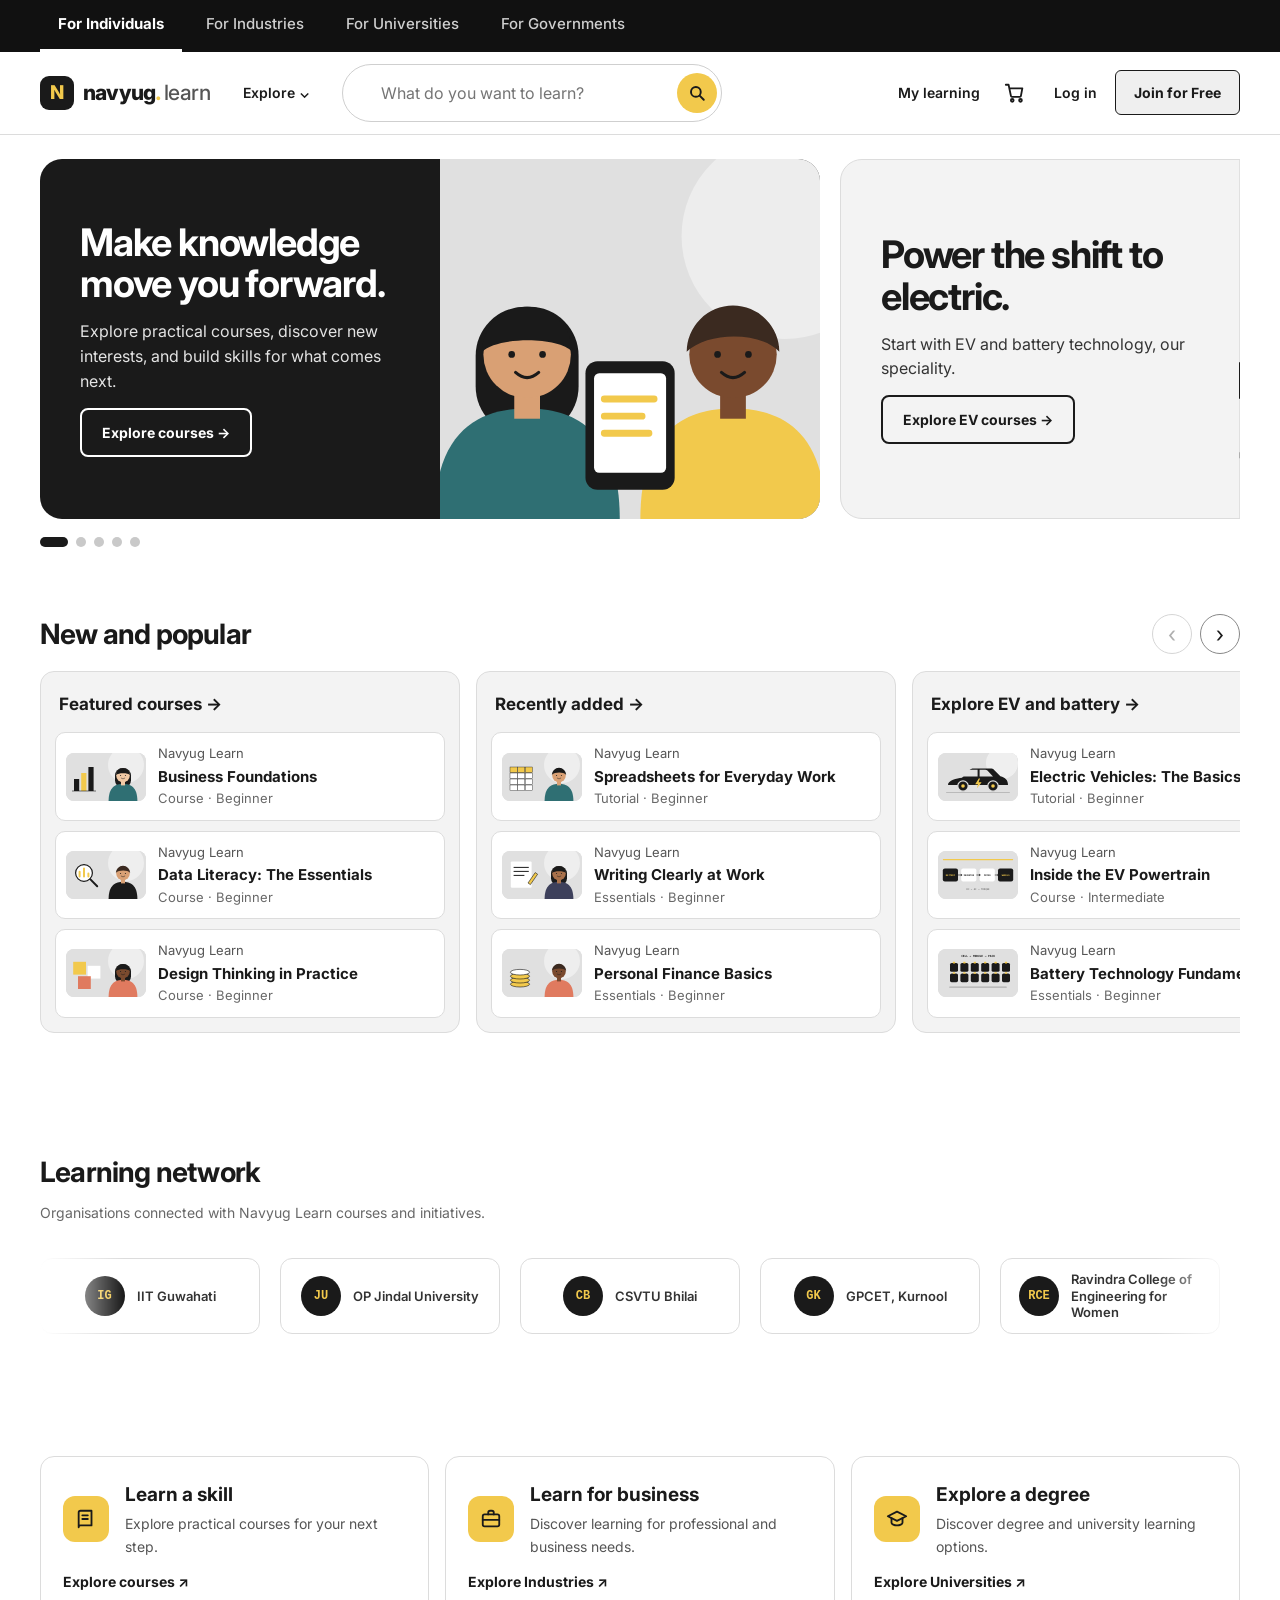
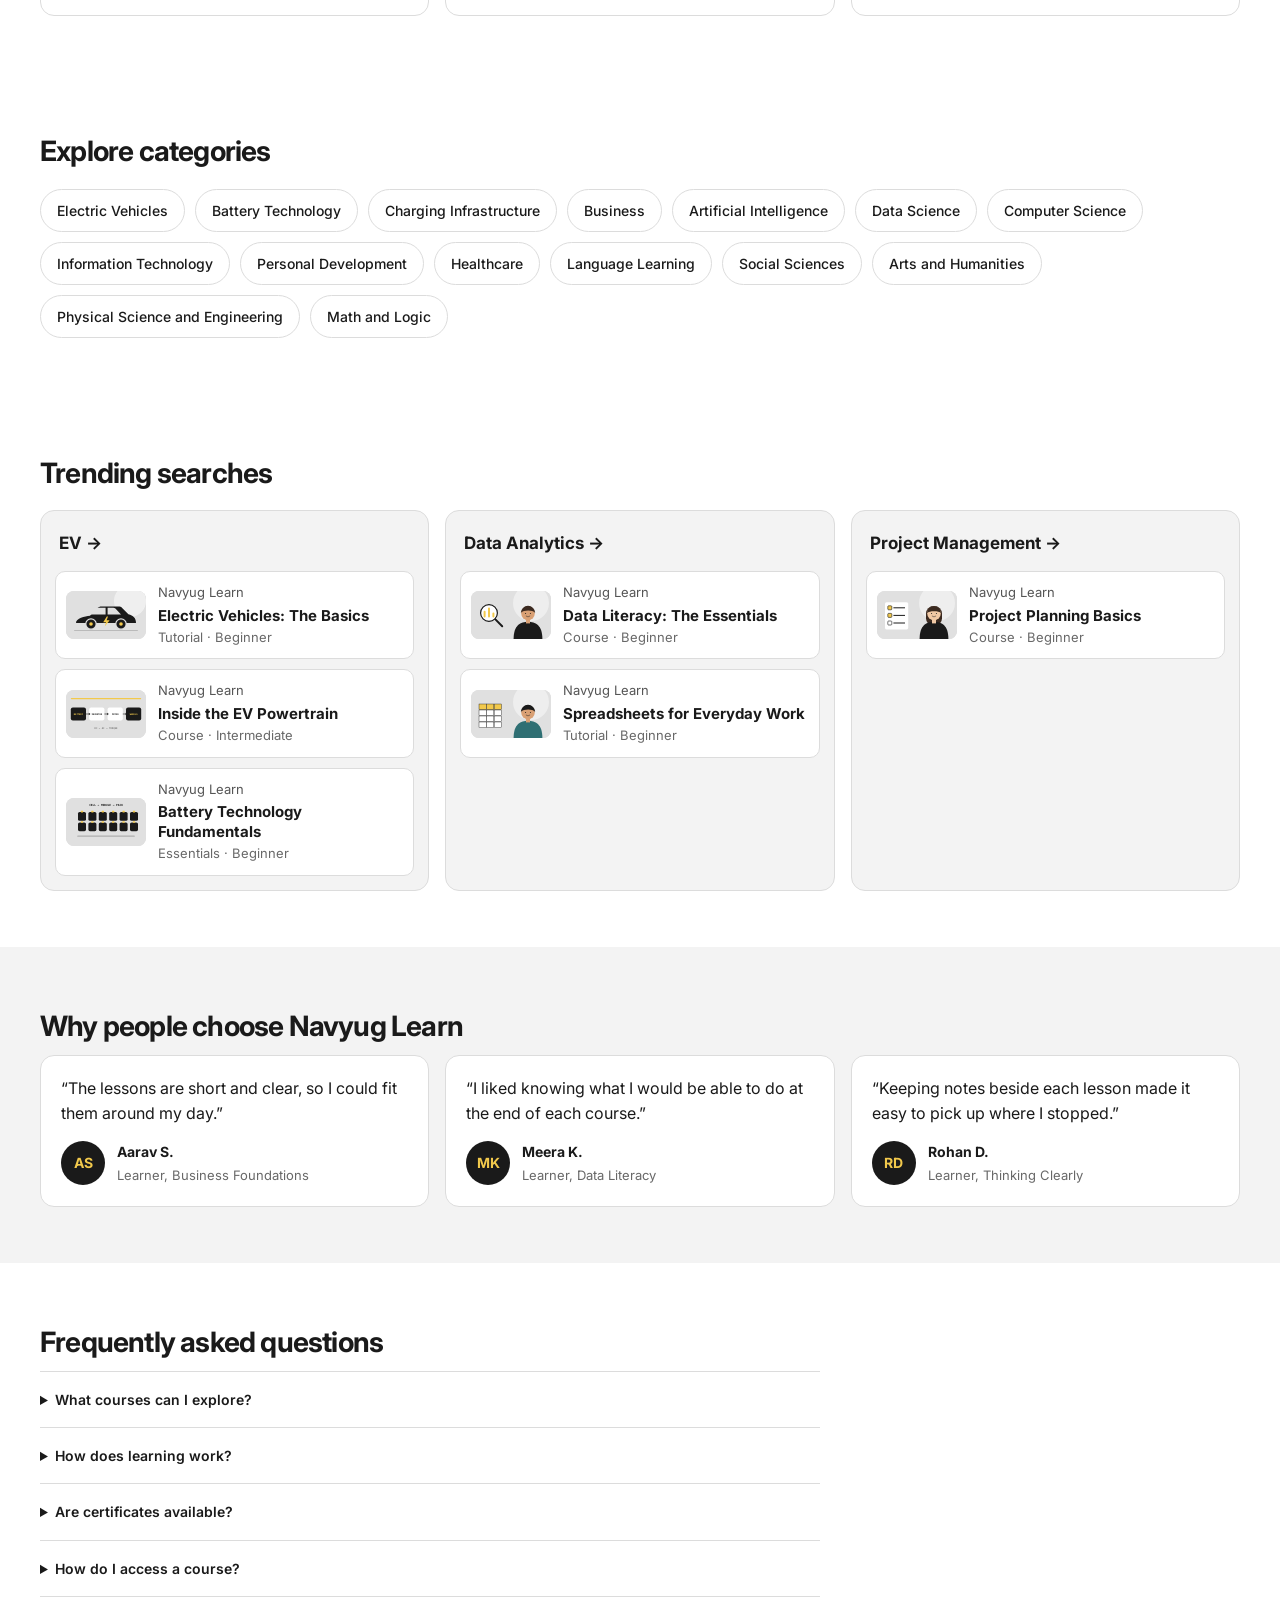
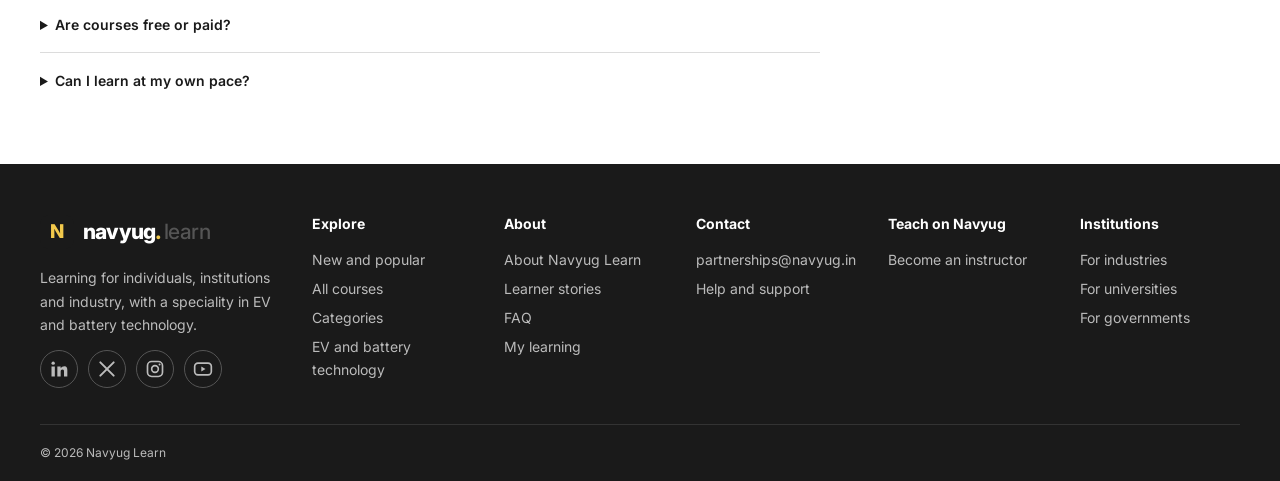
==== commit 61756f97: "finished(1)" ====
--- a/index.html
+++ b/index.html
@@ -1,48 +1,36 @@
 <!DOCTYPE html>
-<html lang="en"><head><meta charset="UTF-8"><script>addEventListener("error",function(e){var t=e.target;if(!t||!/^(LINK|SCRIPT|IMG)$/.test(t.tagName||""))return;var u=t.getAttribute("href")||t.getAttribute("src")||"";if(/^(https?:)?\/\//.test(u))return;(window.__m=window.__m||[]).push(u);clearTimeout(window.__t);window.__t=setTimeout(function(){if(document.getElementById("missingBanner"))return;var b=document.createElement("div");b.id="missingBanner";b.setAttribute("role","alert");b.style.cssText="position:fixed;left:0;right:0;bottom:0;z-index:99999;background:#B00020;color:#fff;padding:14px 20px;font:15px/1.5 system-ui,sans-serif";b.innerHTML="<b>Some project files are missing.</b> Keep the folders exactly as shipped (css/, js/, assets/). Missing: "+Array.from(new Set(window.__m)).slice(0,5).join(", ")+". Open <a style='color:#fff' href='check.html'>check.html</a> for the full list.";(document.body||document.documentElement).appendChild(b)},400)},true)</script><link rel="icon" href="assets/favicon.svg" type="image/svg+xml"><meta name="theme-color" content="#1A1A1A"><meta name="viewport" content="width=device-width, initial-scale=1.0">
-<meta name="description" content="Navyug Learn: courses in EV and battery technology, plus business, technology, design and personal growth."><title>Navyug Learn — Learning with a speciality in EV and battery technology</title>
+<html lang="en"><head><meta charset="UTF-8"><script>addEventListener("error",function(e){var t=e.target;if(!t||!/^(LINK|SCRIPT|IMG)$/.test(t.tagName||""))return;var u=t.getAttribute("href")||t.getAttribute("src")||"";if(!u||/^(https?:)?\/\//.test(u)||/^data:/.test(u))return;(window.__m=window.__m||[]).push(u);clearTimeout(window.__t);window.__t=setTimeout(function(){if(document.getElementById("missingBanner"))return;var b=document.createElement("div");b.id="missingBanner";b.setAttribute("role","alert");b.style.cssText="position:fixed;left:0;right:0;bottom:0;z-index:99999;background:#B00020;color:#fff;padding:14px 20px;font:15px/1.5 system-ui,sans-serif";b.innerHTML="<b>Some project files are missing.</b> Keep the folders exactly as shipped (css/, js/, assets/). Missing: "+Array.from(new Set(window.__m)).slice(0,5).join(", ")+". Open <a style='color:#fff' href='check.html'>check.html</a> for the full list.";(document.body||document.documentElement).appendChild(b)},400)},true)</script><link rel="icon" href="assets/favicon.svg" type="image/svg+xml"><meta name="theme-color" content="#1A1A1A"><meta name="viewport" content="width=device-width, initial-scale=1.0">
+<meta name="description" content="Explore practical courses, discover new interests, and build skills for what comes next."><title>Navyug Learn — Make knowledge move you forward</title>
 <link href="https://fonts.googleapis.com/css2?family=IBM+Plex+Mono:wght@400;500;600&family=Inter:wght@400;500;600;700;800&display=swap" rel="stylesheet">
 <link rel="stylesheet" href="css/base.css"><link rel="stylesheet" href="css/components.css"><link rel="stylesheet" href="css/site.css">
-<script src="js/data/courses.js"></script><script src="js/data/lessons.js" defer></script><script src="js/catalogue.js" defer></script><script src="js/pages.js" defer></script><script src="js/photos.js" defer></script></head>
+<script src="js/data/courses.js"></script><script src="js/data/images.js"></script><script src="js/data/home.js"></script><script src="js/data/lessons.js" defer></script><script src="js/catalogue.js" defer></script><script src="js/pages.js" defer></script><script src="js/photos.js" defer></script></head>
 <body><script src="js/store.js"></script><script src="js/auth.js"></script><script src="js/chrome.js"></script>
 <main id="main">
-<section class="hero-x"><div class="x-wrap hero-x-grid"><div><p class="h-hello">Learning for individuals, institutions and industry</p><h1>Practical learning, with a speciality in electric mobility.</h1><p class="hero-lead">Navyug Learn offers courses in EV and battery technology alongside business, technology, design and personal growth. Pick a topic, follow short lessons and see your progress.</p>
-<form class="hero-search" id="heroSearchForm" role="search"><label class="visually-hidden" for="heroSearchInput">Search courses</label><input id="heroSearchInput" type="search" placeholder="What do you want to learn?"><button class="button button-dark" type="submit">Search courses</button></form>
-<p class="hero-chips">Try: <button type="button" data-quick="EV">Electric vehicles</button><button type="button" data-quick="Battery">Battery</button><button type="button" data-quick="Charging">Charging</button><button type="button" data-quick="Business">Business</button><button type="button" data-quick="Data">Data</button></p></div>
-<div class="h-collage" aria-hidden="true"><img src="assets/hero-1.svg" alt="" width="360" height="440"><img src="assets/hero-2.svg" alt="" width="360" height="440"><img src="assets/hero-3.svg" alt="" width="360" height="440"></div></div></section>
+<section class="hc-wrap" aria-roledescription="carousel" aria-label="Featured"><div class="x-wrap"><div class="hc" id="heroCarousel" tabindex="0"></div><div class="hc-dots" id="heroDots" role="group" aria-label="Choose a slide"></div></div></section>
 
-<section class="x-sec" id="speciality"><div class="x-wrap"><p class="eyebrow">Our speciality</p><h2>EV and battery technology</h2><p class="x-sub">Technical learning on electric vehicles, batteries and battery management systems, charging infrastructure, and the government initiatives around them. This is where we go deepest, and it is one part of a wider catalogue.</p>
-<div class="course-grid row-scroll" data-row="speciality"></div>
-<p class="sample-note">These EV and battery courses are <b>sample content</b> for demonstration. They are not yet approved Navyug offerings, and prices are placeholders.</p>
-<p><a class="text-link" href="index.html?cat=Electric%20Vehicles#explore">Browse EV and battery courses →</a></p></div></section>
+<section class="x-sec np" id="popular"><div class="x-wrap"><div class="np-head"><h2>New and popular</h2><div class="np-ctrl"><button class="np-btn" id="popPrev" type="button" aria-label="Previous collection" disabled>‹</button><button class="np-btn" id="popNext" type="button" aria-label="Next collection">›</button></div></div>
+<div class="np-track" id="popularTrack" tabindex="0" aria-label="Course collections, scroll horizontally"></div></div></section>
 
-<section class="x-sec alt" id="featured"><div class="x-wrap"><h2>Featured courses</h2><p class="x-sub">A hand-picked mix of free tutorials and paid courses across subjects.</p><div class="course-grid row-scroll" data-row="featured"></div><p><a class="text-link" href="#explore">See all courses →</a></p></div></section>
+<section class="x-sec net" id="network"><div class="x-wrap"><h2>Learning network</h2><p class="x-sub">Organisations connected with Navyug Learn courses and initiatives.</p><div class="net-marquee" id="networkGroups" role="group" aria-label="Organisations connected with Navyug Learn"></div></div></section>
 
-<section class="x-sec" id="paths"><div class="x-wrap"><h2>Learning pathways</h2><p class="x-sub">Not sure where to start? Pick a direction and see the courses that fit it.</p><div class="x-paths">
-<a href="index.html?cat=Electric%20Vehicles#explore"><img class="path-img" src="assets/ev-fundamentals.svg" alt="" width="400" height="240" loading="lazy"><h3>EV, Battery and Charging</h3><p>How electric vehicles, batteries, battery management systems and charging infrastructure work, and the policy around them.</p><span>See courses</span></a>
-<a href="index.html?cat=Business#explore"><img class="path-img" src="assets/business-foundations.svg" alt="" width="400" height="240" loading="lazy"><h3>Business &amp; Management</h3><p>Customers, markets, money and planning: how organisations create value and how to run a project well.</p><span>See courses</span></a>
-<a href="index.html?cat=Technology#explore"><img class="path-img" src="assets/data-literacy.svg" alt="" width="400" height="240" loading="lazy"><h3>Technology &amp; Digital</h3><p>Data, spreadsheets, the web and staying safe online, for people who are not technical.</p><span>See courses</span></a>
-<a href="index.html?cat=Design#explore"><img class="path-img" src="assets/design-thinking.svg" alt="" width="400" height="240" loading="lazy"><h3>Creative &amp; Communication</h3><p>Design thinking, user research and clear writing: understand people, then say it well.</p><span>See courses</span></a></div></div></section>
+<section class="x-sec" id="destinations"><div class="x-wrap"><div class="dest-grid">
+<a class="dest" href="explore.html"><span class="dest-ic"><svg width="18" height="18" viewBox="0 0 24 24" fill="none" stroke="currentColor" stroke-width="2" stroke-linecap="round" stroke-linejoin="round" aria-hidden="true"><path d="M4 19V5a2 2 0 0 1 2-2h12v16H6a2 2 0 0 0-2 2z"/><path d="M8 8h6M8 12h6"/></svg></span><span><strong>Learn a skill</strong><small>Explore practical courses for your next step.</small></span><em>Explore courses ↗</em></a>
+<a class="dest" href="industries.html"><span class="dest-ic"><svg width="18" height="18" viewBox="0 0 24 24" fill="none" stroke="currentColor" stroke-width="2" stroke-linecap="round" stroke-linejoin="round" aria-hidden="true"><rect x="3" y="7" width="18" height="13" rx="2"/><path d="M9 7V5a2 2 0 0 1 2-2h2a2 2 0 0 1 2 2v2M3 13h18"/></svg></span><span><strong>Learn for business</strong><small>Discover learning for professional and business needs.</small></span><em>Explore Industries ↗</em></a>
+<a class="dest" href="universities.html"><span class="dest-ic"><svg width="18" height="18" viewBox="0 0 24 24" fill="none" stroke="currentColor" stroke-width="2" stroke-linecap="round" stroke-linejoin="round" aria-hidden="true"><path d="M2 9l10-5 10 5-10 5z"/><path d="M6 11v5c0 1.5 3 3 6 3s6-1.5 6-3v-5"/></svg></span><span><strong>Explore a degree</strong><small>Discover degree and university learning options.</small></span><em>Explore Universities ↗</em></a></div></div></section>
 
-<section class="x-sec alt" id="explore"><div class="x-wrap"><h2>All courses</h2><p class="x-sub">Search, filter by topic, or sort by newest and length.</p>
-<div class="catalog-toolbar"><label class="catalog-search"><span aria-hidden="true">⌕</span><span class="visually-hidden">Search the catalogue</span><input type="search" id="courseSearch" placeholder="Search courses, skills or topics"></label>
-<label class="sort-control"><span class="visually-hidden">Sort courses</span><select id="courseSort"><option value="featured">Recommended</option><option value="title">Title: A–Z</option><option value="duration">Shortest first</option><option value="new">Newest first</option></select></label></div>
-<div class="category-list" id="categoryList" aria-label="Filter by category"></div>
-<div class="course-grid" id="courseGrid" aria-live="polite"></div><p class="empty-state" id="emptyState" hidden>No courses match that search. Try another keyword or topic.</p></div></section>
+<section class="x-sec" id="categories"><div class="x-wrap"><h2>Explore categories</h2><div class="chip-groups" id="homeCategories"></div></div></section>
 
-<section class="x-sec h-topics" id="categories"><div class="x-wrap"><h2>Explore categories</h2><div class="x-tiles" id="categoryTiles"></div></div></section>
+<section class="x-sec np" id="trending"><div class="x-wrap"><h2>Trending searches</h2><div class="np-grid" id="trendingGrid"></div></div></section>
 
-<section class="x-sec alt" id="organisations"><div class="x-wrap"><h2>Navyug Learn for organisations</h2><p class="x-sub">The same platform, set up for universities, industries and governments that want to train students, employees and citizens.</p>
-<div class="aud-cross"><a href="universities.html"><strong>For Universities</strong><span>Technical and practical courses that sit alongside degree programmes.</span></a><a href="industries.html"><strong>For Industries</strong><span>Role-based learning for teams, including EV and battery skills.</span></a><a href="government.html"><strong>For Governments</strong><span>Skills programmes for public servants and citizens.</span></a></div></div></section>
+<section class="x-sec alt" id="testimonials"><div class="x-wrap"><h2>Why people choose Navyug Learn</h2><div class="testi-grid" id="testimonialGrid"></div></div></section>
 
-<section class="cta-band"><div class="x-wrap"><h2>Find what you want to learn next.</h2><a class="button button-dark" href="#explore">Explore courses →</a></div></section>
-
-<section class="x-sec" id="why"><div class="x-wrap h-split-grid"><img src="assets/learn-anywhere.svg" alt="Two learners looking at a course on a phone" width="640" height="420" loading="lazy"><div><h2>Why Navyug Learn</h2><div class="why-list">
-<div><h3>Technical depth where it matters</h3><p>We specialise in EV technology, batteries and battery management systems, and charging infrastructure, and we are growing the catalogue across other domains.</p></div>
-<div><h3>Clear structure</h3><p>Each course is split into short modules and lessons with clear outcomes up front, so you always know what you will be able to do next.</p></div>
-<div><h3>Built to connect to our own LMS</h3><p>This website is the public face of Navyug Learn. Accounts, enrolment and progress will move to our learning management system as it is built.</p></div></div></div></div></section>
-
-<section class="x-sec alt" id="faq"><div class="x-wrap"><h2>Frequently asked questions</h2><div class="x-faq"><details><summary>What kinds of courses can I take?</summary><p>Tutorials, Essentials and full Courses. Our speciality is EV and battery technology, including battery management systems and charging infrastructure. We also offer business, technology, design and personal growth courses, and plan to add more domains.</p></details><details><summary>Are all the courses final?</summary><p>No. Courses marked Sample are demonstration content and are not yet approved Navyug offerings. Prices throughout the site are placeholders.</p></details><details><summary>How does learning work?</summary><p>Every course is split into short modules and lessons. In this version, progress and notes are kept in your browser as a demonstration of My Learning. The full learning experience will come with our LMS.</p></details><details><summary>Will I get a certificate?</summary><p>Not yet. We will say clearly which courses include one if and when that changes.</p></details><details><summary>Do I need an account?</summary><p>You can browse everything without one. The demo sign-in lets you try enrolling and tracking progress, but it is not a real account.</p></details><details><summary>I represent a university, company or government body. Where do I start?</summary><p>Use the audience links at the top of the page, or the organisations section above, and send us an enquiry.</p></details></div></div></section>
+<section class="x-sec" id="faq"><div class="x-wrap"><h2>Frequently asked questions</h2><div class="x-faq">
+<details><summary>What courses can I explore?</summary><p>Short courses across business, data, computing, design and personal development, with a speciality in EV and battery technology. Browse by subject or search on the Explore page, and open any course to see its outcomes and lessons.</p></details>
+<details><summary>How does learning work?</summary><p>Each course is split into modules and short lessons. Mark lessons complete, keep notes beside them, and see your progress under My learning.</p></details>
+<details><summary>Are certificates available?</summary><p>Where a course offers a certification, its details appear on the course page.</p></details>
+<details><summary>How do I access a course?</summary><p>Open a course from Explore. Free courses can be started right away after you join; paid courses are added to your cart and unlocked at checkout.</p></details>
+<details><summary>Are courses free or paid?</summary><p>Both. Tutorials are free, and Essentials and Courses are paid. The price is shown on every course card and course page.</p></details>
+<details><summary>Can I learn at my own pace?</summary><p>Yes. Courses are self-paced, and you can leave and pick up again from where you stopped.</p></details></div></div></section>
 </main>
 <dialog class="course-dialog" id="courseDialog"><div id="dialogContent"></div></dialog>
 </body></html>
--- a/css/site.css
+++ b/css/site.css
@@ -78,3 +78,91 @@
 .x-head .x-right a.x-mylearn{margin-left:0;font-weight:600;white-space:nowrap}
 .x-head .x-right a.x-mylearn[aria-current]{border-bottom:2px solid var(--sun)}
 @media(max-width:600px){.x-head .x-right a.x-mylearn{font-size:14px}}
+
+/* ===== Individuals homepage v2 ===== */
+.np-head{display:flex;align-items:center;justify-content:space-between;margin-bottom:14px}.np-head h2,.np>.x-wrap>h2{margin:0}
+.np>.x-wrap>h2{margin-bottom:14px}
+.np-ctrl{display:flex;gap:8px}.np-btn{width:40px;height:40px;border-radius:50%;border:1px solid #888;background:#fff;font-size:22px;line-height:1;cursor:pointer}
+.np-btn:hover:not(:disabled){background:var(--carbon);color:#fff;border-color:var(--carbon)}.np-btn:disabled{opacity:.35;cursor:default}
+.np-track{display:grid;grid-auto-flow:column;grid-auto-columns:minmax(min(420px,86vw),1fr);gap:16px;overflow-x:auto;scroll-snap-type:x mandatory;scrollbar-width:none;padding-bottom:4px}
+.np-track::-webkit-scrollbar{display:none}.np-track>*{scroll-snap-align:start}
+.np-grid{display:grid;grid-template-columns:repeat(auto-fit,minmax(min(300px,100%),1fr));gap:16px}
+.np-panel{background:var(--surface);border:1px solid var(--line);border-radius:14px;padding:14px;display:grid;gap:10px;align-content:start}
+.np-panel h3{margin:4px 4px 4px;font-size:17px}.np-panel h3 a:hover{text-decoration:underline}.np-empty{margin:0;padding:14px;background:#fff;border-radius:10px;color:var(--muted)}
+.cc{display:grid;grid-template-columns:80px 1fr;gap:12px;padding:10px;background:#fff;border:1px solid var(--line);border-radius:10px;text-decoration:none;color:inherit;align-items:center}
+.cc:hover{border-color:var(--carbon)}.cc:hover .cc-title{text-decoration:underline}
+.cc-img{width:80px;height:80px;object-fit:cover;border-radius:8px;background:var(--alabaster)}
+.cc-body{display:grid;gap:2px;min-width:0}.cc-provider{font-size:13px;color:#555}.cc-title{font-size:15px;line-height:1.3}
+.cc-meta{font-size:13px;color:#686868}.cc-star{color:var(--carbon)}.cc-cert{justify-self:start;margin-top:2px;padding:1px 8px;border:1px solid var(--carbon);border-radius:99px;font-size:11px;font-weight:600}
+.cc .sample-flag{margin-left:6px}
+.dest-grid{display:grid;grid-template-columns:repeat(3,minmax(0,1fr));gap:16px}
+.dest{display:grid;grid-template-columns:auto 1fr;gap:6px 16px;align-items:center;padding:22px;border:1px solid var(--line);border-radius:14px;background:#fff;text-decoration:none;color:inherit;transition:border-color .15s,transform .15s}
+.dest:hover{border-color:var(--carbon);transform:translateY(-2px)}.dest strong{display:block;font-size:19px}.dest small{display:block;color:#555;font-size:14px;margin-top:2px}
+.dest-ic{display:grid;place-items:center;width:46px;height:46px;border-radius:12px;background:var(--sun);color:var(--carbon)}.dest-ic svg{width:22px;height:22px}
+.dest em{grid-column:1/-1;font-style:normal;font-weight:700;font-size:14px;margin-top:6px}
+.chip-group{display:flex;flex-wrap:wrap;gap:10px;align-items:center;margin-top:14px}
+.chip-label{flex-basis:100%;font:600 11px "IBM Plex Mono",monospace;letter-spacing:.06em;text-transform:uppercase;color:#555}
+.chip-link{padding:9px 16px;border:1px solid var(--line);border-radius:99px;background:#fff;font-weight:500;font-size:14px;text-decoration:none}
+.chip-link:hover{border-color:var(--carbon);background:var(--carbon);color:#fff}
+.chip-n{margin-left:4px;font:500 11px "IBM Plex Mono",monospace;opacity:.6}
+.testi-grid{display:grid;grid-template-columns:repeat(auto-fit,minmax(min(260px,100%),1fr));gap:16px}
+.testi{margin:0;padding:20px;background:#fff;border:1px solid var(--line);border-radius:14px;display:grid;gap:14px;align-content:space-between}
+.testi blockquote{margin:0;font-size:16px;line-height:1.55}.testi figcaption{display:flex;align-items:center;gap:12px}
+.testi figcaption b{display:block}.testi figcaption small{color:#686868;font-size:13px}
+.testi-av{position:relative;display:grid;place-items:center;width:44px;height:44px;border-radius:50%;background:var(--carbon);color:var(--sun);font-weight:700;overflow:hidden;flex:none}
+.testi-av img{position:absolute;inset:0;width:100%;height:100%;object-fit:cover}
+.ex-h{font-size:clamp(28px,4vw,40px);letter-spacing:-1.2px;margin:0 0 6px}
+@media(max-width:900px){.dest-grid{grid-template-columns:1fr}}
+
+/* ===== Hero carousel ===== */
+.hc-wrap{padding:24px 0 8px}.hc{display:flex;gap:20px;overflow-x:auto;scroll-snap-type:x mandatory;scrollbar-width:none;padding-bottom:4px}.hc::-webkit-scrollbar{display:none}
+.hc:focus-visible{outline-offset:4px}
+.hc-slide{flex:0 0 min(780px,88%);scroll-snap-align:start;display:grid;grid-template-columns:1.05fr 1fr;min-height:360px;border-radius:22px;overflow:hidden}
+.hc-copy{padding:36px 36px 36px 40px;display:flex;flex-direction:column;justify-content:center;gap:14px}
+.hc-copy h1,.hc-copy h2{margin:0;font-size:clamp(26px,3.1vw,38px);line-height:1.1;letter-spacing:-1.2px}.hc-copy p{margin:0;font-size:16px;line-height:1.55;opacity:.88}
+.hc-slide img{width:100%;height:100%;min-height:240px;object-fit:cover;display:block}
+.hc-cta{align-self:flex-start;padding:11px 20px;border:2px solid currentColor;border-radius:8px;font-weight:700;text-decoration:none;color:inherit}.hc-cta:hover{background:var(--sun);border-color:var(--sun);color:var(--carbon)}
+.tone-dark{background:var(--carbon);color:#fff}.tone-light{background:var(--surface);color:var(--carbon);border:1px solid var(--line)}.tone-sun{background:var(--sun);color:var(--carbon)}
+.hc-dots{display:flex;gap:8px;padding:14px 0 0}.hc-dots button{width:10px;height:10px;border:0;border-radius:99px;background:#c9c9c9;cursor:pointer;padding:0;transition:width .2s}.hc-dots button.on{width:28px;background:var(--carbon)}
+/* ===== Learning network: continuous logo marquee ===== */
+.net-marquee{overflow:hidden;margin-top:6px;-webkit-mask-image:linear-gradient(90deg,transparent,#000 7%,#000 93%,transparent);mask-image:linear-gradient(90deg,transparent,#000 7%,#000 93%,transparent)}
+.net-track{list-style:none;margin:0;padding:10px 0;display:flex;width:max-content;animation:net-scroll 80s linear infinite}
+.net-marquee:hover .net-track,.net-marquee:focus-within .net-track{animation-play-state:paused}
+@keyframes net-scroll{to{transform:translateX(-25%)}}
+.net-logo{flex:none;display:flex;align-items:center;justify-content:center;gap:12px;width:220px;height:76px;margin-right:20px;padding:0 18px;border:1px solid var(--line);border-radius:12px;background:#fff}
+.net-logo img{max-width:100%;max-height:44px;width:auto;height:auto;object-fit:contain}
+.net-mono{display:grid;place-items:center;flex:none;width:40px;height:40px;border-radius:50%;background:var(--carbon);color:var(--sun);font:700 12px "IBM Plex Mono",monospace}.net-name{font-weight:600;font-size:13px;line-height:1.25;color:#333;text-align:left}
+@media(max-width:900px){.hc-slide{grid-template-columns:1fr;grid-template-rows:auto 170px;flex-basis:88%}.hc-copy{padding:26px 22px}}
+@media(prefers-reduced-motion:reduce){.net-track{animation:none}.net-marquee{overflow-x:auto;-webkit-mask-image:none;mask-image:none}}
+.hc-slide img[width][height]{height:100%}@media(max-width:900px){.hc-slide img[width][height]{height:170px}}
+
+/* ===== Audience pages (Industries, Universities, Government) ===== */
+.ah{background:var(--surface);border-bottom:1px solid var(--line)}
+.ah-grid{display:grid;grid-template-columns:1.05fr 1fr;gap:48px;align-items:center;padding-block:48px}
+.ah h1{font-size:clamp(32px,4.4vw,54px);line-height:1.05;letter-spacing:-1.8px;margin:0 0 16px}
+.ah-lead{font-size:18px;line-height:1.6;max-width:54ch;margin:0 0 20px}
+.ah .tick-list{list-style:none;margin:0 0 24px;padding:0;display:grid;gap:10px}.ah .tick-list li::before{content:"✓";margin-right:12px;font-weight:800}
+.ah-cta{display:flex;gap:16px;flex-wrap:wrap;align-items:center}.ah-ghost{font-weight:700;color:inherit}
+.ah-photo{border-radius:16px;overflow:hidden;min-height:340px;background:var(--alabaster)}.ah-photo img{width:100%;height:100%;min-height:340px;object-fit:cover;display:block}
+.ah-band{background:var(--carbon);color:#fff;border:0}.ah-band .ah-lead{color:#e6e6e6}
+.ah-btn{background:var(--sun);color:var(--carbon);border-color:var(--sun)}.ah-btn:hover{background:#fff;border-color:#fff}
+.ah-band .ah-ghost{color:#fff}
+.ah-panel{list-style:none;margin:0;padding:0;display:grid;grid-template-columns:1fr 1fr;gap:28px 24px}
+.ah-panel li{display:grid;gap:6px;align-content:start}.ah-panel strong{font-size:17px}.ah-panel small{color:#d0d0d0;font-size:14px;line-height:1.5}
+.ic{display:grid;place-items:center;width:44px;height:44px;border-radius:12px;background:var(--sun);color:var(--carbon);margin-bottom:6px}.ic svg{width:22px;height:22px}
+.ab-stats-wrap{background:#fff;padding:0 0 8px}.ab-stats{list-style:none;margin:-1px 0 0;padding:28px 32px;display:grid;grid-template-columns:repeat(4,1fr);gap:24px;background:var(--carbon);color:#fff;border-radius:0 0 16px 16px}
+.ab-stats b{display:block;font-size:34px;letter-spacing:-1px;color:var(--sun)}.ab-stats span{font-size:14px;color:#ddd;line-height:1.4}
+.ab-split{display:grid;grid-template-columns:1fr 1fr;gap:48px;align-items:center}.ab-ticks{list-style:none;margin:16px 0 0;padding:0;display:grid;gap:8px}.ab-ticks li::before{content:"✓";margin-right:10px;font-weight:800}
+.ab-feat{display:grid;grid-template-columns:repeat(auto-fit,minmax(min(230px,100%),1fr));gap:28px;margin-top:20px}.ab-feat h3{margin:6px 0 6px;font-size:18px}.ab-feat p{margin:0;color:#555;line-height:1.55;font-size:15px}
+.ab-dark{background:var(--carbon);color:#fff}.ab-dark .x-sub,.ab-dark .ab-feat p{color:#d6d6d6}
+.trk-grid{display:grid;grid-template-columns:repeat(auto-fit,minmax(min(320px,100%),1fr));gap:20px;margin-top:20px}
+.trk{display:grid;grid-template-rows:150px 1fr;border:1px solid var(--line);border-radius:14px;overflow:hidden;background:#fff}
+.trk-img{width:100%;height:150px;object-fit:cover;background:var(--alabaster)}.trk-body{padding:18px;display:grid;gap:10px;align-content:start}
+.trk-body h3{margin:0;font-size:20px}.trk-body>p{margin:0;color:#555;font-size:15px;line-height:1.5}.trk-list{display:grid;gap:8px}
+.use-card{display:grid;gap:6px;padding:22px;background:#fff;border:1px solid var(--line);border-radius:14px}.use-card strong{font-size:18px}.use-card span{color:#555;font-size:15px;line-height:1.5}
+.net-tiles{list-style:none;margin:0;padding:0;display:grid;grid-template-columns:repeat(auto-fit,minmax(210px,1fr));gap:12px}.net-tiles .net-logo{width:auto;margin-right:0;height:84px}
+.ab-contact{display:grid;grid-template-columns:1fr 1fr;gap:48px;align-items:start}
+.x-form select{font:inherit;padding:11px 12px;border:1px solid #999;border-radius:8px;background:#fff}
+@media(max-width:900px){.ah-grid,.ab-split,.net-tiles{list-style:none;margin:0;padding:0;display:grid;grid-template-columns:repeat(auto-fit,minmax(210px,1fr));gap:12px}.net-tiles .net-logo{width:auto;margin-right:0;height:84px}
+.ab-contact{grid-template-columns:1fr;gap:28px}.ah-panel{grid-template-columns:1fr 1fr}.ab-stats{grid-template-columns:1fr 1fr;border-radius:0}.ah-photo,.ah-photo img{min-height:220px}}
+@media(max-width:520px){.ah-panel{grid-template-columns:1fr}}
